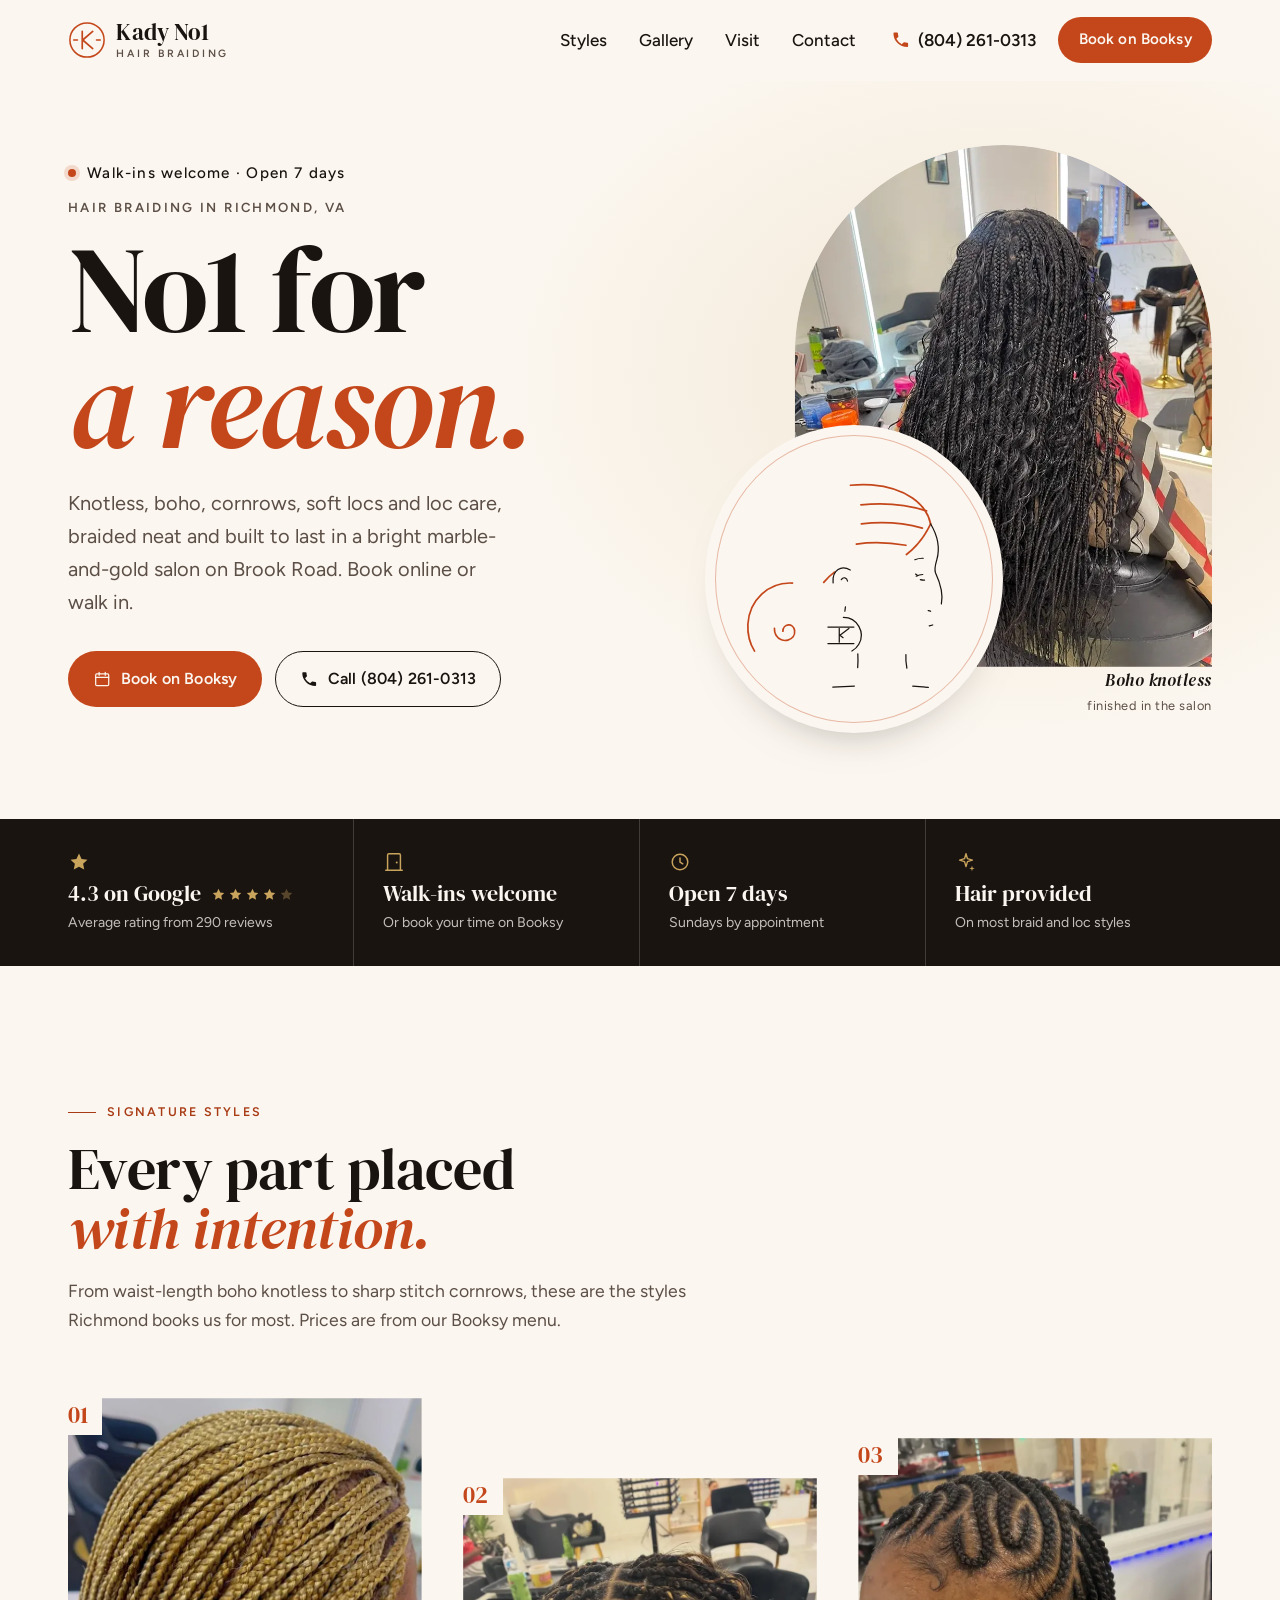
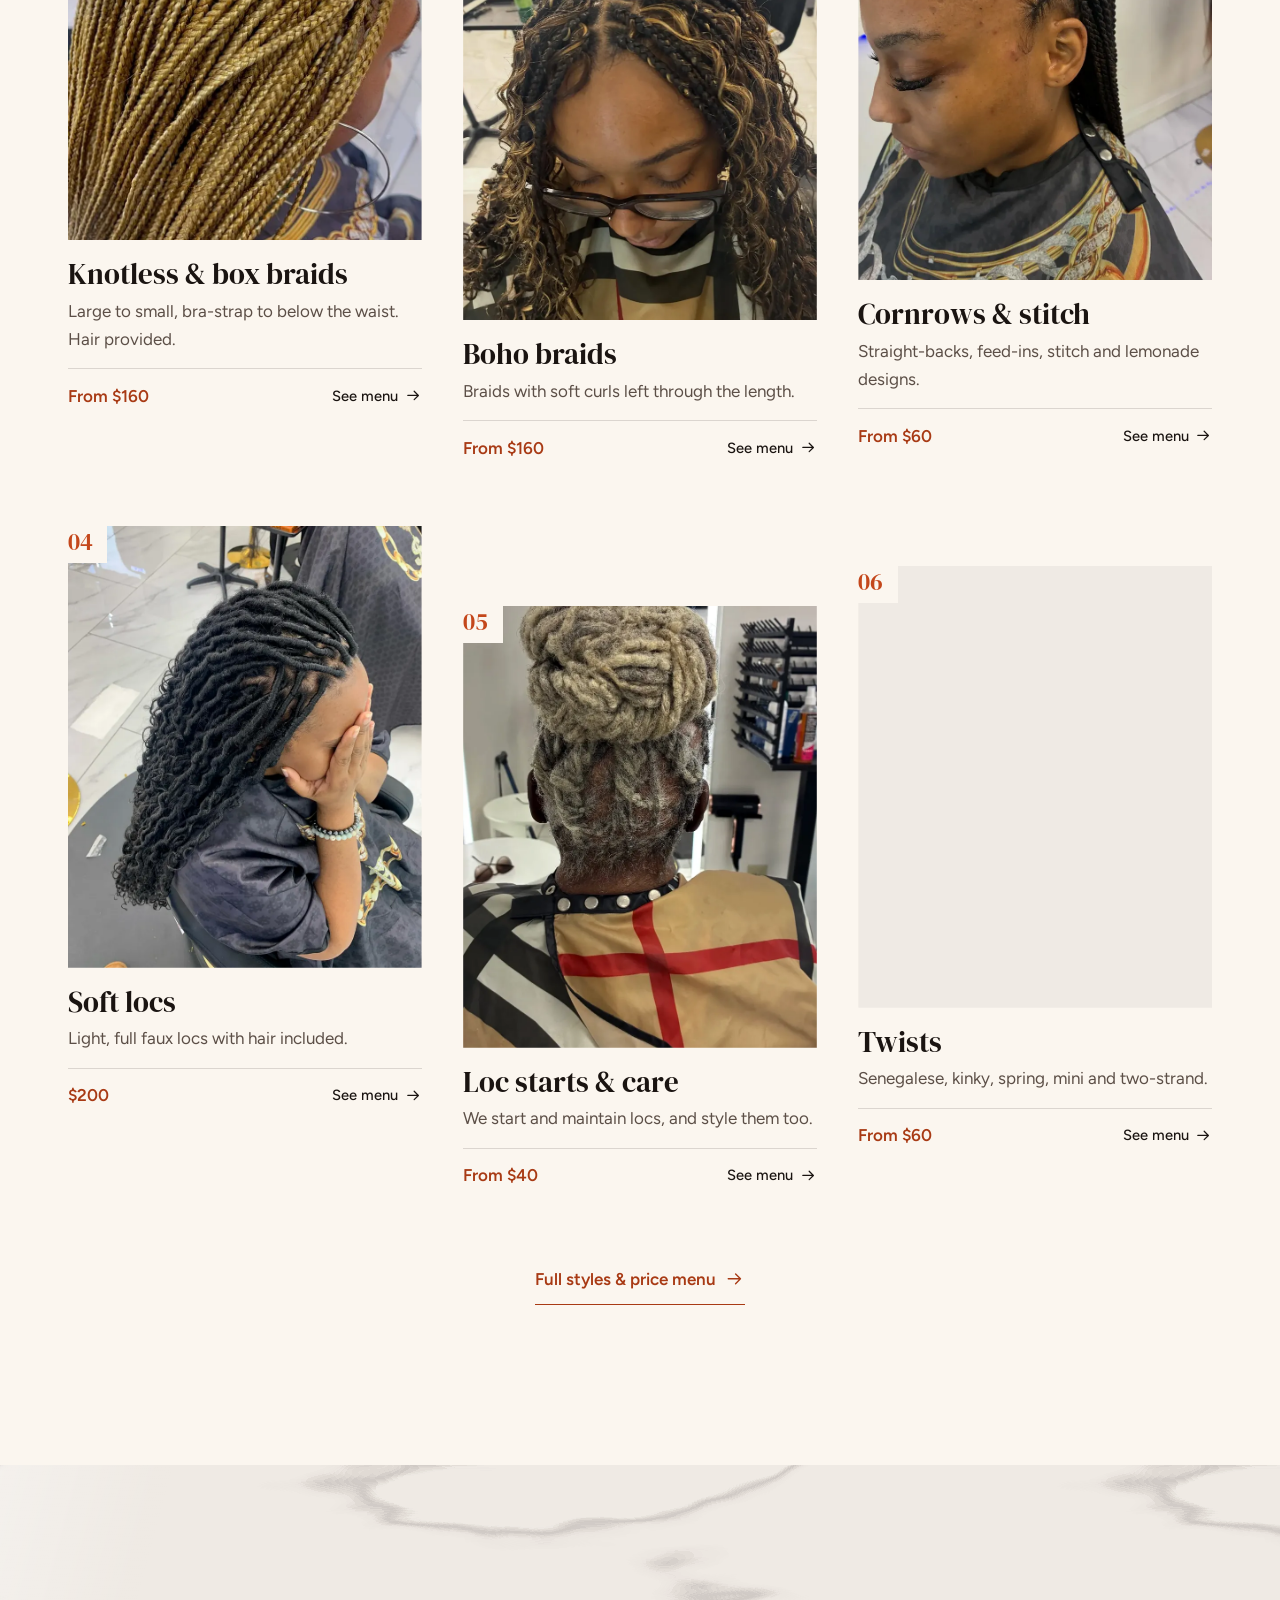
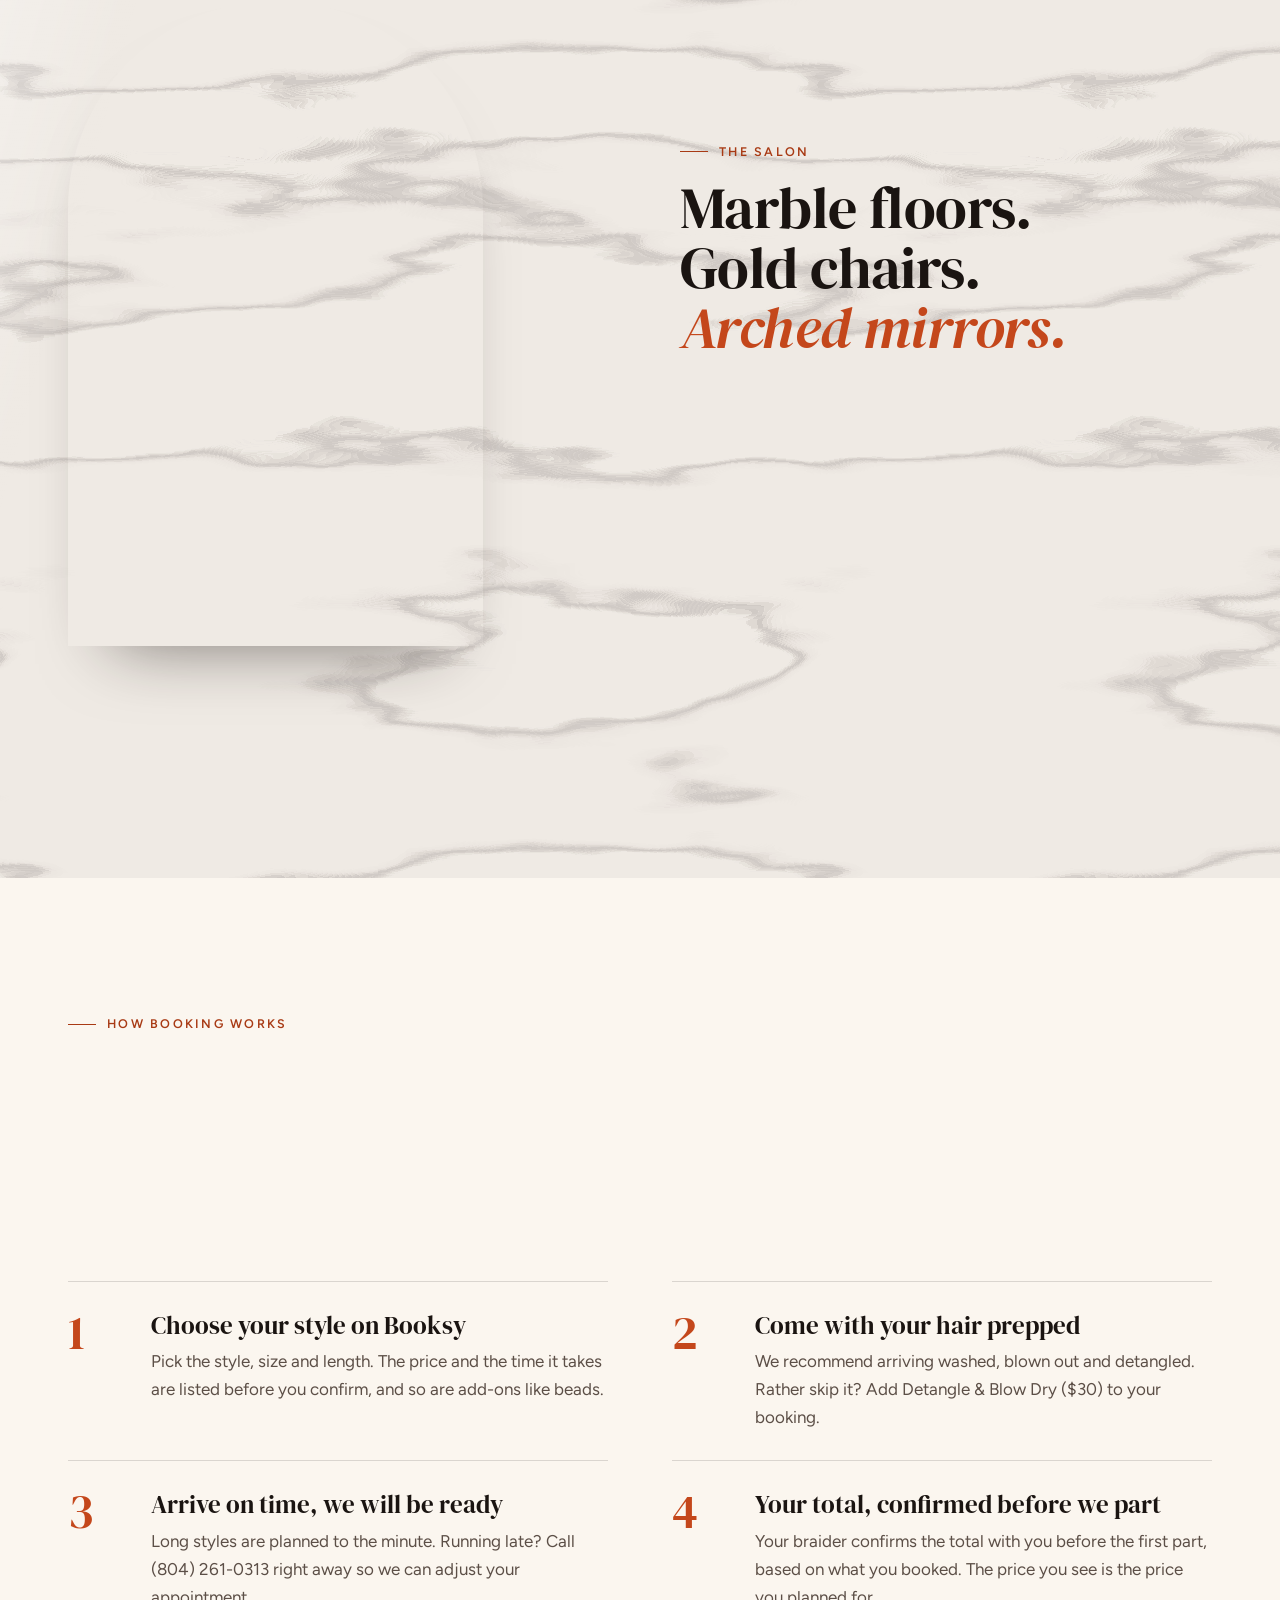
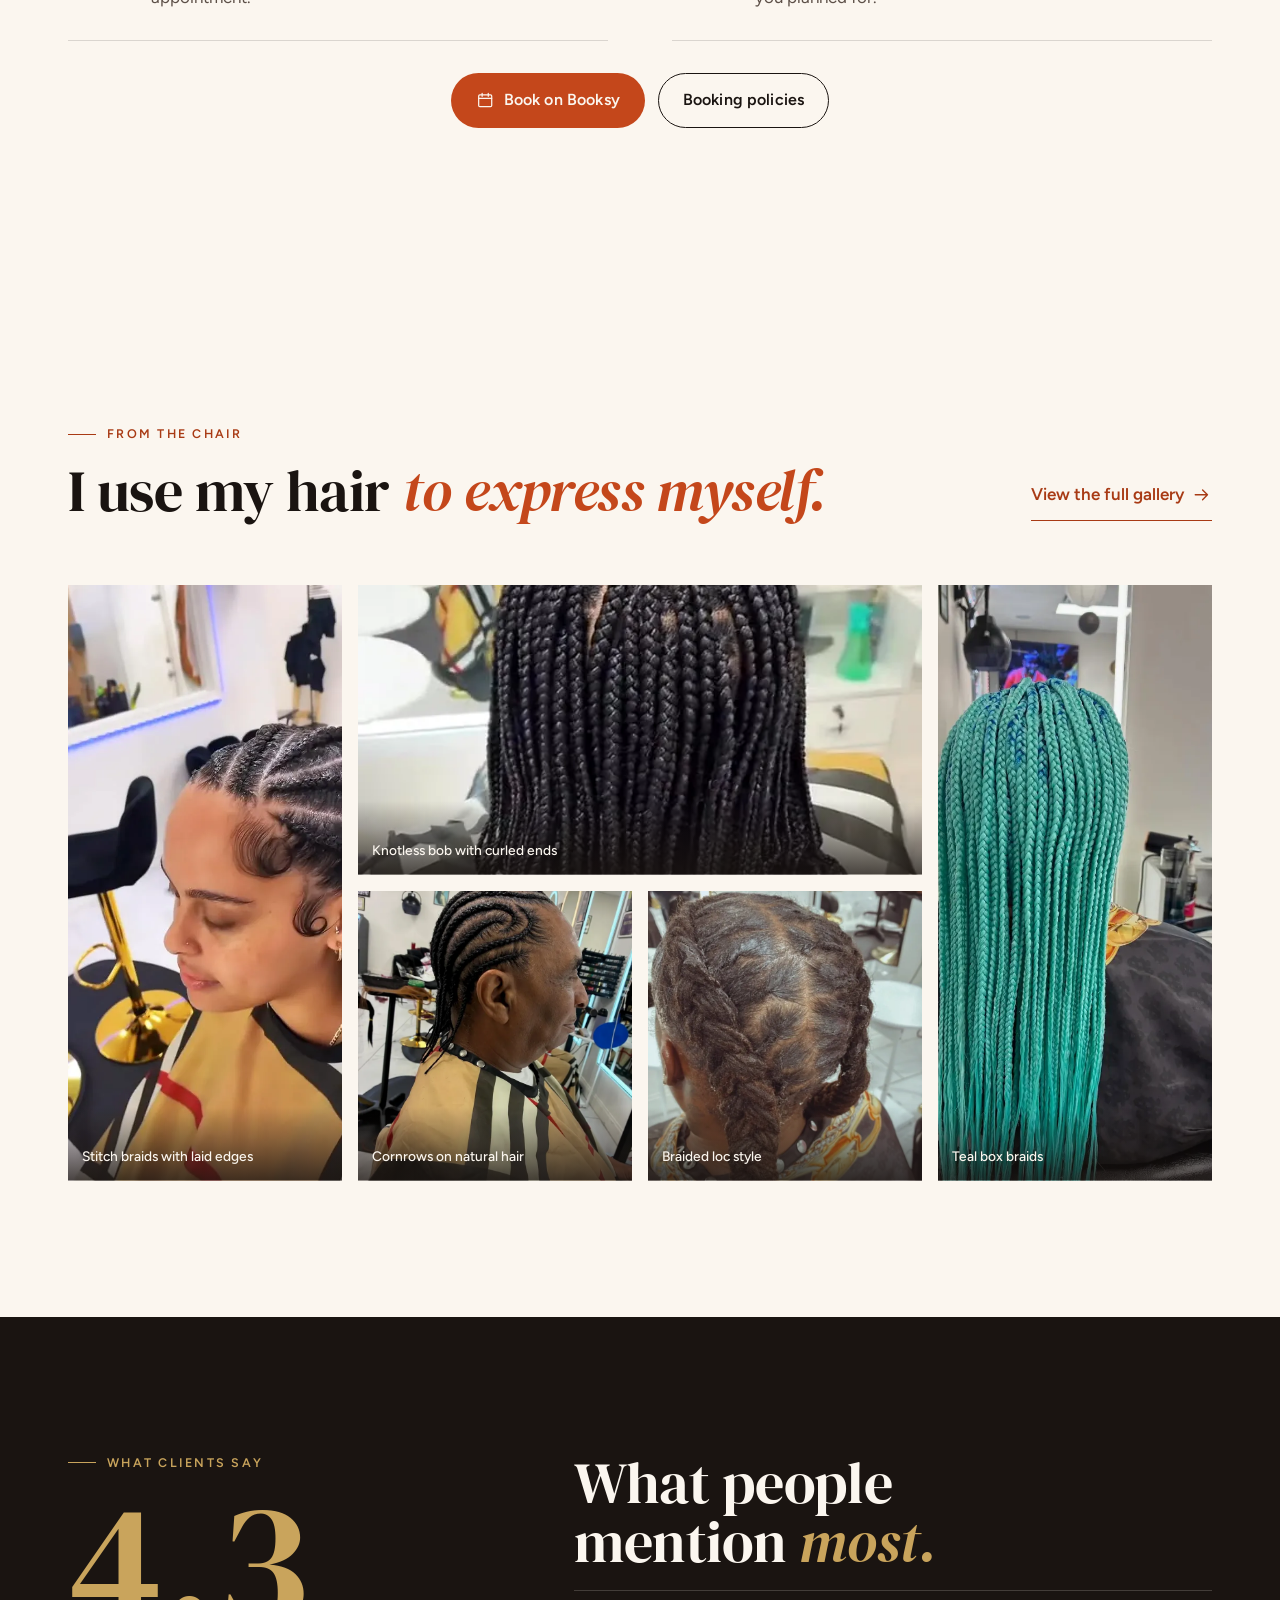
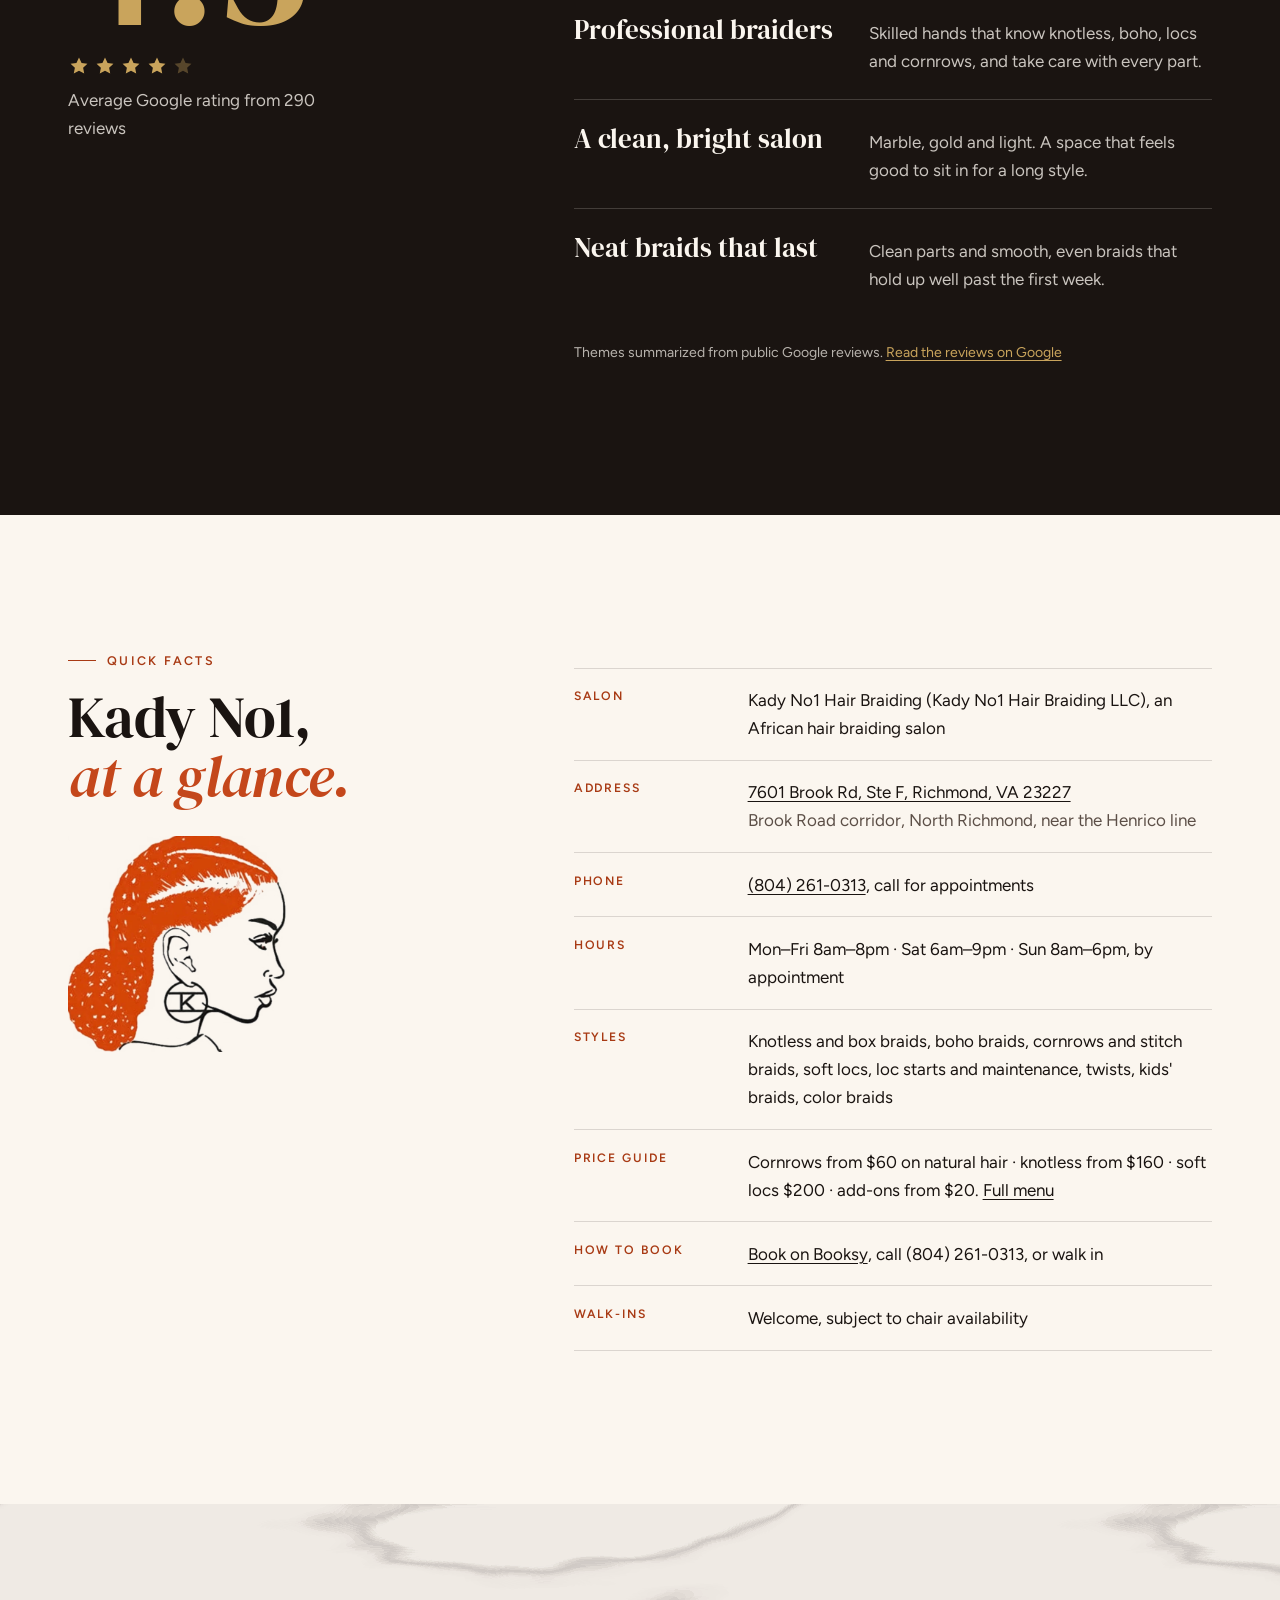
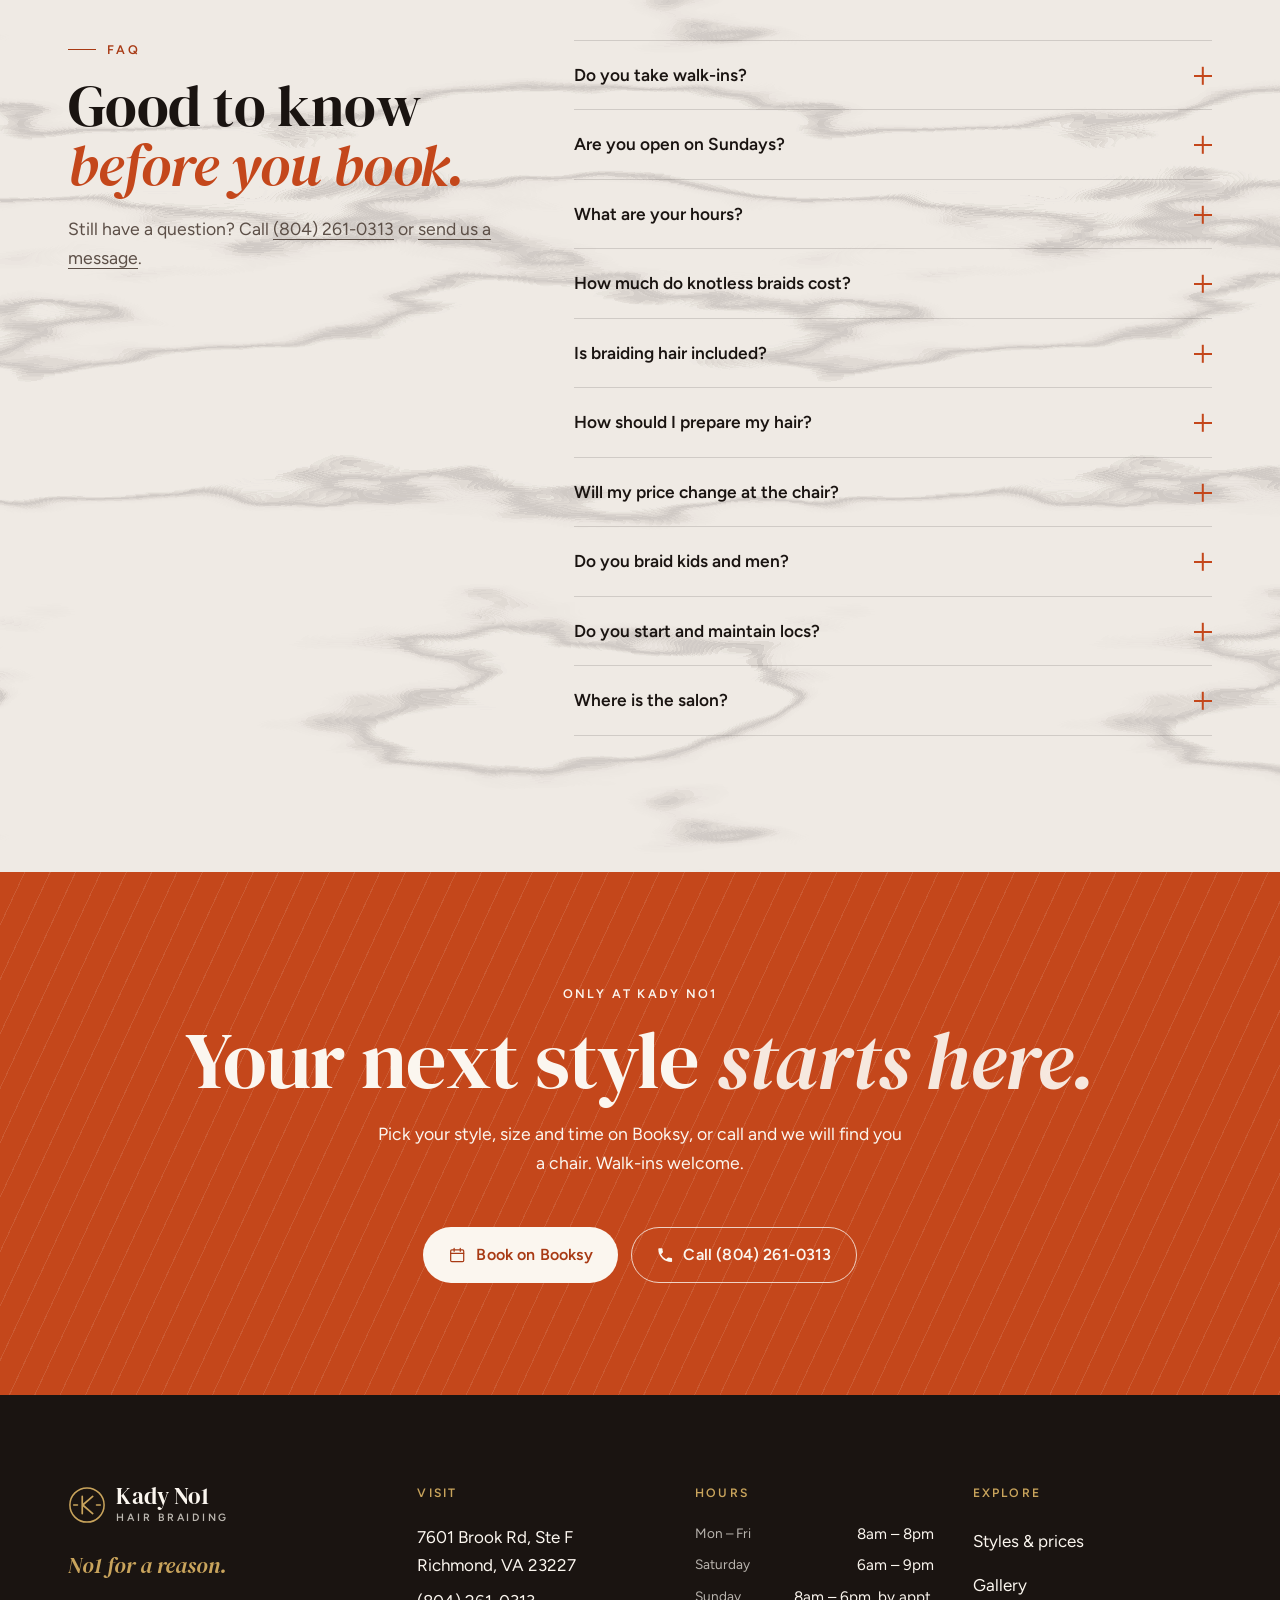
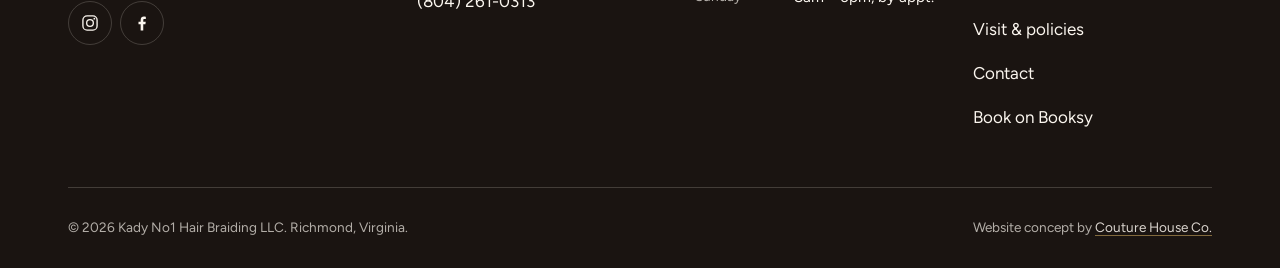
==== index.html @ c9599401 "Initial commit: Kady No1 Hair Braiding spec website. Static site for Richmond salon — HTML, assets, " ====
<!doctype html>
<html lang="en">
<head>
<meta charset="utf-8">
<meta name="viewport" content="width=device-width, initial-scale=1, viewport-fit=cover">
<title>Kady No1 Hair Braiding | Braids in Richmond, VA</title>
<meta name="description" content="Knotless, boho, cornrows, soft locs and twists on Brook Road in Richmond, VA. Rated 4.3 on Google. Walk-ins welcome, open 7 days. Book on Booksy.">
<link rel="canonical" href="https://kadyno1braiding.com/">
<meta name="theme-color" content="#C4471B">
<meta name="robots" content="index, follow, max-image-preview:large">
<meta property="og:type" content="website">
<meta property="og:site_name" content="Kady No 1 Hair Braiding">
<meta property="og:title" content="Kady No1 Hair Braiding | Braids in Richmond, VA">
<meta property="og:description" content="Knotless, boho, cornrows, soft locs and twists on Brook Road in Richmond, VA. Rated 4.3 on Google. Walk-ins welcome, open 7 days. Book on Booksy.">
<meta property="og:url" content="https://kadyno1braiding.com/">
<meta property="og:image" content="https://kadyno1braiding.com/assets/img/og.jpg">
<meta property="og:image:width" content="1200">
<meta property="og:image:height" content="630">
<meta property="og:image:alt" content="Kady No1 Hair Braiding, Richmond, VA. No1 for a reason.">
<meta property="og:locale" content="en_US">
<meta name="twitter:card" content="summary_large_image">
<meta name="twitter:title" content="Kady No1 Hair Braiding | Braids in Richmond, VA">
<meta name="twitter:description" content="Knotless, boho, cornrows, soft locs and twists on Brook Road in Richmond, VA. Rated 4.3 on Google. Walk-ins welcome, open 7 days. Book on Booksy.">
<meta name="twitter:image" content="https://kadyno1braiding.com/assets/img/og.jpg">
<link rel="icon" href="assets/img/favicon.svg" type="image/svg+xml">
<link rel="icon" href="assets/img/favicon-32.png" sizes="32x32" type="image/png">
<link rel="apple-touch-icon" href="assets/img/apple-touch-icon.png">
<link rel="manifest" href="site.webmanifest">
<link rel="preload" href="assets/fonts/dm-serif-display-latin-400-normal.woff2" as="font" type="font/woff2" crossorigin>
<link rel="preload" href="assets/fonts/figtree-latin-wght-normal.woff2" as="font" type="font/woff2" crossorigin>
<link rel="preload" as="image" href="assets/img/boho-knotless-long.webp" imagesrcset="assets/img/boho-knotless-long-800.webp 800w, assets/img/boho-knotless-long.webp 1200w" imagesizes="(min-width: 900px) 40vw, 90vw" fetchpriority="high">
<link rel="stylesheet" href="assets/css/fonts.css">
<link rel="stylesheet" href="assets/css/site.css">
<script>document.documentElement.classList.add('js')</script>
<script src="assets/js/site.js" defer></script>
<script type="application/ld+json">{"@context":"https://schema.org","@graph":[{"@type":"HairSalon","@id":"https://kadyno1braiding.com/#salon","name":"Kady No 1 Hair Braiding","legalName":"Kady No1 Hair Braiding LLC","alternateName":["Kady No1 Hair Braiding","Kady No1 Hair Braiding LLC"],"slogan":"No1 for a reason","description":"African hair braiding salon on Brook Road in Richmond, VA: knotless and box braids, boho braids, cornrows and stitch braids, soft locs, loc starts and maintenance, twists and kids’ braids. Walk-ins welcome; book on Booksy.","url":"https://kadyno1braiding.com/","logo":"https://kadyno1braiding.com/assets/img/icon-512.png","image":["https://kadyno1braiding.com/assets/img/og.jpg","https://kadyno1braiding.com/assets/img/salon-arched-mirrors.webp","https://kadyno1braiding.com/assets/img/boho-knotless-long.webp"],"telephone":"+1-804-261-0313","address":{"@type":"PostalAddress","streetAddress":"7601 Brook Rd, Ste F","addressLocality":"Richmond","addressRegion":"VA","postalCode":"23227","addressCountry":"US"},"hasMap":"https://www.google.com/maps/search/?api=1&query=Kady+No1+Hair+Braiding+7601+Brook+Rd+Ste+F+Richmond+VA+23227","openingHoursSpecification":[{"@type":"OpeningHoursSpecification","dayOfWeek":["Monday","Tuesday","Wednesday","Thursday","Friday"],"opens":"08:00","closes":"20:00"},{"@type":"OpeningHoursSpecification","dayOfWeek":"Saturday","opens":"06:00","closes":"21:00"},{"@type":"OpeningHoursSpecification","dayOfWeek":"Sunday","opens":"08:00","closes":"18:00"}],"areaServed":[{"@type":"City","name":"Richmond, VA"},{"@type":"AdministrativeArea","name":"Henrico County, VA"}],"sameAs":["https://www.instagram.com/kadyno1hairbraiding/","https://www.facebook.com/kadyno1hairbraiding/","https://booksy.com/en-us/1362588_kady-no1-hair-braiding-llc_braids-locs_134575_richmond"],"amenityFeature":[{"@type":"LocationFeatureSpecification","name":"Walk-ins welcome","value":true},{"@type":"LocationFeatureSpecification","name":"Parking","value":true},{"@type":"LocationFeatureSpecification","name":"Wheelchair accessible","value":true},{"@type":"LocationFeatureSpecification","name":"Wi-Fi","value":true}],"potentialAction":{"@type":"ReserveAction","target":{"@type":"EntryPoint","urlTemplate":"https://booksy.com/en-us/1362588_kady-no1-hair-braiding-llc_braids-locs_134575_richmond","actionPlatform":["https://schema.org/DesktopWebPlatform","https://schema.org/MobileWebPlatform"]},"result":{"@type":"Reservation","name":"Hair braiding appointment"}},"aggregateRating":{"@type":"AggregateRating","ratingValue":"4.3","reviewCount":"290","bestRating":"5"},"hasOfferCatalog":{"@type":"OfferCatalog","name":"Braiding, locs and twists menu","itemListElement":[{"@type":"OfferCatalog","name":"Knotless & Box Braids","itemListElement":[{"@type":"Offer","price":"200","priceCurrency":"USD","url":"https://booksy.com/en-us/1362588_kady-no1-hair-braiding-llc_braids-locs_134575_richmond","itemOffered":{"@type":"Service","name":"Knotless braids","description":"Braiding hair provided. About 4 hr."}},{"@type":"Offer","price":"160","priceCurrency":"USD","url":"https://booksy.com/en-us/1362588_kady-no1-hair-braiding-llc_braids-locs_134575_richmond","itemOffered":{"@type":"Service","name":"Large knotless / box braids / boho / goddess","description":"Bra-strap length, hair included. About 3 hr 30 min."}},{"@type":"Offer","price":"220","priceCurrency":"USD","url":"https://booksy.com/en-us/1362588_kady-no1-hair-braiding-llc_braids-locs_134575_richmond","itemOffered":{"@type":"Service","name":"Medium knotless / box braids / boho / goddess","description":"Braiding hair provided; bring curly hair or buy it here. About 4 hr."}},{"@type":"Offer","price":"260","priceCurrency":"USD","url":"https://booksy.com/en-us/1362588_kady-no1-hair-braiding-llc_braids-locs_134575_richmond","itemOffered":{"@type":"Service","name":"Small-medium knotless","description":"Braiding hair provided. About 6 hr."}},{"@type":"Offer","price":"360","priceCurrency":"USD","url":"https://booksy.com/en-us/1362588_kady-no1-hair-braiding-llc_braids-locs_134575_richmond","itemOffered":{"@type":"Service","name":"Small knotless","description":"Braiding hair provided. About 8 hr."}},{"@type":"Offer","price":"180","priceCurrency":"USD","url":"https://booksy.com/en-us/1362588_kady-no1-hair-braiding-llc_braids-locs_134575_richmond","itemOffered":{"@type":"Service","name":"Box braids","description":"Braiding hair provided. About 4 hr."}},{"@type":"Offer","price":"460","priceCurrency":"USD","url":"https://booksy.com/en-us/1362588_kady-no1-hair-braiding-llc_braids-locs_134575_richmond","itemOffered":{"@type":"Service","name":"Extra-long box braids / knotless / boho","description":"Below-the-waist length; hair provided, price depends on size. About 8 hr."}},{"@type":"Offer","price":"260","priceCurrency":"USD","url":"https://booksy.com/en-us/1362588_kady-no1-hair-braiding-llc_braids-locs_134575_richmond","itemOffered":{"@type":"Service","name":"Micro braids","description":"Hair included, or bring your own. About 5 hr 30 min."}},{"@type":"Offer","price":"460","priceCurrency":"USD","url":"https://booksy.com/en-us/1362588_kady-no1-hair-braiding-llc_braids-locs_134575_richmond","itemOffered":{"@type":"Service","name":"Micro / mini braids","description":"Hair included. About 8 hr."}},{"@type":"Offer","price":"120","priceCurrency":"USD","url":"https://booksy.com/en-us/1362588_kady-no1-hair-braiding-llc_braids-locs_134575_richmond","itemOffered":{"@type":"Service","name":"Single braids","description":"Braiding hair provided. About 2 hr 25 min."}}]},{"@type":"OfferCatalog","name":"Boho Braids","itemListElement":[{"@type":"Offer","price":"220","priceCurrency":"USD","url":"https://booksy.com/en-us/1362588_kady-no1-hair-braiding-llc_braids-locs_134575_richmond","itemOffered":{"@type":"Service","name":"Boho braids","description":"We provide braiding hair; you bring the curly hair. About 4 hr 30 min."}},{"@type":"Offer","price":"160","priceCurrency":"USD","url":"https://booksy.com/en-us/1362588_kady-no1-hair-braiding-llc_braids-locs_134575_richmond","itemOffered":{"@type":"Service","name":"Large boho (bra-strap length)","description":"Hair included. About 3 hr 30 min."}},{"@type":"Offer","price":"220","priceCurrency":"USD","url":"https://booksy.com/en-us/1362588_kady-no1-hair-braiding-llc_braids-locs_134575_richmond","itemOffered":{"@type":"Service","name":"Medium boho","description":"Curly hair: bring your own or buy it here. About 4 hr."}},{"@type":"Offer","price":"460","priceCurrency":"USD","url":"https://booksy.com/en-us/1362588_kady-no1-hair-braiding-llc_braids-locs_134575_richmond","itemOffered":{"@type":"Service","name":"Extra-long boho","description":"Below-the-waist length. About 8 hr."}}]},{"@type":"OfferCatalog","name":"Cornrows & Natural Hair","itemListElement":[{"@type":"Offer","price":"90","priceCurrency":"USD","url":"https://booksy.com/en-us/1362588_kady-no1-hair-braiding-llc_braids-locs_134575_richmond","itemOffered":{"@type":"Service","name":"Cornrows, basic","description":"Braiding hair provided. About 1 hr 30 min."}},{"@type":"Offer","price":"120","priceCurrency":"USD","url":"https://booksy.com/en-us/1362588_kady-no1-hair-braiding-llc_braids-locs_134575_richmond","itemOffered":{"@type":"Service","name":"Cornrows, standard","description":"Braiding hair provided. About 2 hr."}},{"@type":"Offer","price":"120","priceCurrency":"USD","url":"https://booksy.com/en-us/1362588_kady-no1-hair-braiding-llc_braids-locs_134575_richmond","itemOffered":{"@type":"Service","name":"Feed-in cornrows","description":"Braiding hair provided. About 3 hr."}},{"@type":"Offer","price":"180","priceCurrency":"USD","url":"https://booksy.com/en-us/1362588_kady-no1-hair-braiding-llc_braids-locs_134575_richmond","itemOffered":{"@type":"Service","name":"Lemonade / tribal braids","description":"Braiding hair provided. About 4 hr."}},{"@type":"Offer","price":"60","priceCurrency":"USD","url":"https://booksy.com/en-us/1362588_kady-no1-hair-braiding-llc_braids-locs_134575_richmond","itemOffered":{"@type":"Service","name":"Regular cornrows on natural hair (straight back or 2 layers)","description":"No added hair. About 2 hr."}},{"@type":"Offer","price":"60","priceCurrency":"USD","url":"https://booksy.com/en-us/1362588_kady-no1-hair-braiding-llc_braids-locs_134575_richmond","itemOffered":{"@type":"Service","name":"Box braids on natural hair","description":"No added hair. About 1 hr."}},{"@type":"Offer","price":"40","priceCurrency":"USD","url":"https://booksy.com/en-us/1362588_kady-no1-hair-braiding-llc_braids-locs_134575_richmond","itemOffered":{"@type":"Service","name":"Men's cornrows","description":"About 35 min."}}]},{"@type":"OfferCatalog","name":"Locs","itemListElement":[{"@type":"Offer","price":"200","priceCurrency":"USD","url":"https://booksy.com/en-us/1362588_kady-no1-hair-braiding-llc_braids-locs_134575_richmond","itemOffered":{"@type":"Service","name":"Faux locs / soft locs","description":"Hair included. About 4 hr 30 min."}},{"@type":"Offer","price":"60","priceCurrency":"USD","url":"https://booksy.com/en-us/1362588_kady-no1-hair-braiding-llc_braids-locs_134575_richmond","itemOffered":{"@type":"Service","name":"Dreadlocks","description":"Loc service; details confirmed at booking. About 1 hr 30 min."}},{"@type":"Offer","price":"40","priceCurrency":"USD","url":"https://booksy.com/en-us/1362588_kady-no1-hair-braiding-llc_braids-locs_134575_richmond","itemOffered":{"@type":"Service","name":"Styling braids or locs","description":"About 30 min."}}]},{"@type":"OfferCatalog","name":"Twists","itemListElement":[{"@type":"Offer","price":"200","priceCurrency":"USD","url":"https://booksy.com/en-us/1362588_kady-no1-hair-braiding-llc_braids-locs_134575_richmond","itemOffered":{"@type":"Service","name":"Senegalese twists","description":"Hair provided. About 4 hr."}},{"@type":"Offer","price":"230","priceCurrency":"USD","url":"https://booksy.com/en-us/1362588_kady-no1-hair-braiding-llc_braids-locs_134575_richmond","itemOffered":{"@type":"Service","name":"Kinky twists","description":"Hair provided. About 5 hr."}},{"@type":"Offer","price":"200","priceCurrency":"USD","url":"https://booksy.com/en-us/1362588_kady-no1-hair-braiding-llc_braids-locs_134575_richmond","itemOffered":{"@type":"Service","name":"Spring twists","description":"You bring the hair. About 5 hr."}},{"@type":"Offer","price":"60","priceCurrency":"USD","url":"https://booksy.com/en-us/1362588_kady-no1-hair-braiding-llc_braids-locs_134575_richmond","itemOffered":{"@type":"Service","name":"Two-strand twists (natural hair)","description":"No added hair. About 2 hr."}},{"@type":"Offer","price":"600","priceCurrency":"USD","url":"https://booksy.com/en-us/1362588_kady-no1-hair-braiding-llc_braids-locs_134575_richmond","itemOffered":{"@type":"Service","name":"Micro / mini twists","description":"Hair included. About 10 hr."}}]},{"@type":"OfferCatalog","name":"Kids' Braids","itemListElement":[{"@type":"Offer","price":"60","priceCurrency":"USD","url":"https://booksy.com/en-us/1362588_kady-no1-hair-braiding-llc_braids-locs_134575_richmond","itemOffered":{"@type":"Service","name":"Kids' cornrows","description":"Braiding hair provided. About 2 hr 30 min."}},{"@type":"Offer","price":"140","priceCurrency":"USD","url":"https://booksy.com/en-us/1362588_kady-no1-hair-braiding-llc_braids-locs_134575_richmond","itemOffered":{"@type":"Service","name":"Kids' box braids","description":"Braiding hair provided. About 4 hr."}}]},{"@type":"OfferCatalog","name":"Extras & add-ons","itemListElement":[{"@type":"Offer","price":"30","priceCurrency":"USD","url":"https://booksy.com/en-us/1362588_kady-no1-hair-braiding-llc_braids-locs_134575_richmond","itemOffered":{"@type":"Service","name":"Shampoo & blow dry","description":"About 30 min."}},{"@type":"Offer","price":"30","priceCurrency":"USD","url":"https://booksy.com/en-us/1362588_kady-no1-hair-braiding-llc_braids-locs_134575_richmond","itemOffered":{"@type":"Service","name":"Detangle & blow dry","description":"About 30 min."}},{"@type":"Offer","price":"20","priceCurrency":"USD","url":"https://booksy.com/en-us/1362588_kady-no1-hair-braiding-llc_braids-locs_134575_richmond","itemOffered":{"@type":"Service","name":"Add beads or jewelry to braids","description":"About 1 hr."}},{"@type":"Offer","price":"40","priceCurrency":"USD","url":"https://booksy.com/en-us/1362588_kady-no1-hair-braiding-llc_braids-locs_134575_richmond","itemOffered":{"@type":"Service","name":"Big goddess braids","description":"About 30 min."}},{"@type":"Offer","price":"30","priceCurrency":"USD","url":"https://booksy.com/en-us/1362588_kady-no1-hair-braiding-llc_braids-locs_134575_richmond","itemOffered":{"@type":"Service","name":"Take out: cornrows, weave or crochet","description":"About 30 min."}},{"@type":"Offer","price":"60","priceCurrency":"USD","url":"https://booksy.com/en-us/1362588_kady-no1-hair-braiding-llc_braids-locs_134575_richmond","itemOffered":{"@type":"Service","name":"Take out: single braids","description":"About 1 hr 30 min."}},{"@type":"Offer","price":"120","priceCurrency":"USD","url":"https://booksy.com/en-us/1362588_kady-no1-hair-braiding-llc_braids-locs_134575_richmond","itemOffered":{"@type":"Service","name":"Sew-in weave (bring your own hair)","description":"About 1 hr 30 min."}},{"@type":"Offer","price":"120","priceCurrency":"USD","url":"https://booksy.com/en-us/1362588_kady-no1-hair-braiding-llc_braids-locs_134575_richmond","itemOffered":{"@type":"Service","name":"Crochet braids (bring your own hair)","description":"About 2 hr."}}]}]}},{"@type":"WebSite","@id":"https://kadyno1braiding.com/#website","name":"Kady No 1 Hair Braiding","url":"https://kadyno1braiding.com/","publisher":{"@id":"https://kadyno1braiding.com/#salon"},"inLanguage":"en-US"},{"@type":"FAQPage","mainEntity":[{"@type":"Question","name":"Do you take walk-ins?","acceptedAnswer":{"@type":"Answer","text":"Yes, walk-ins are welcome. Booking on Booksy is the best way to guarantee your time, especially for longer styles like small knotless."}},{"@type":"Question","name":"Are you open on Sundays?","acceptedAnswer":{"@type":"Answer","text":"Yes. We are open Sundays by appointment, 8am to 6pm. Book on Booksy or call (804) 261-0313."}},{"@type":"Question","name":"What are your hours?","acceptedAnswer":{"@type":"Answer","text":"Monday to Friday 8am to 8pm, Saturday 6am to 9pm, and Sunday 8am to 6pm by appointment."}},{"@type":"Question","name":"How much do knotless braids cost?","acceptedAnswer":{"@type":"Answer","text":"On our Booksy menu, knotless braids start at $160 for large, bra-strap length. Medium is $220, small-medium $260 and small $360, with braiding hair provided."}},{"@type":"Question","name":"Is braiding hair included?","acceptedAnswer":{"@type":"Answer","text":"For most braids, twists and soft locs on our menu, yes, we provide the braiding hair. For boho styles you bring the curly hair, and for sew-ins and crochet you bring your own hair."}},{"@type":"Question","name":"How should I prepare my hair?","acceptedAnswer":{"@type":"Answer","text":"We recommend arriving with your hair washed, blown out and detangled. If you would rather we handle it, add Detangle & Blow Dry ($30) when you book."}},{"@type":"Question","name":"Will my price change at the chair?","acceptedAnswer":{"@type":"Answer","text":"Your price is set by the style, size and length you choose on Booksy, and add-ons are listed there too. Your braider confirms the total with you before starting."}},{"@type":"Question","name":"Do you braid kids and men?","acceptedAnswer":{"@type":"Answer","text":"Yes. Kids' cornrows and kids' box braids are on the menu, and men's cornrows start at $40."}},{"@type":"Question","name":"Do you start and maintain locs?","acceptedAnswer":{"@type":"Answer","text":"Yes, we start and maintain locs, and we also install soft locs and faux locs."}},{"@type":"Question","name":"Where is the salon?","acceptedAnswer":{"@type":"Answer","text":"We are at 7601 Brook Rd, Ste F, Richmond, VA 23227, on the Brook Road corridor in North Richmond near the Henrico line."}}]}]}</script>
</head>
<body>
<a class="skip" href="#main">Skip to content</a>
<header class="site-header" data-header>
  <div class="wrap header-inner">
    <a class="brand" href="index.html" aria-label="Kady No1 Hair Braiding, home"><svg class="brand-mark" viewBox="0 0 40 40" aria-hidden="true" focusable="false"><circle cx="20" cy="20" r="18" fill="none" stroke="currentColor" stroke-width="1.6"/><path d="M15 11v18M26 11l-10.5 9L26 29" fill="none" stroke="currentColor" stroke-width="1.8" stroke-linecap="round" stroke-linejoin="round"/><path d="M6 20h4M30 20h4" stroke="currentColor" stroke-width="1.6" stroke-linecap="round"/></svg><span class="brand-word"><span class="brand-name">Kady No1</span><span class="brand-sub">Hair Braiding</span></span></a>
    <nav class="nav" id="site-nav" aria-label="Main">
      <ul class="nav-list"><li><a href="styles.html">Styles</a></li><li><a href="gallery.html">Gallery</a></li><li><a href="visit.html">Visit</a></li><li><a href="contact.html">Contact</a></li></ul>
      <div class="nav-extra">
        <a class="nav-phone" href="tel:+18042610313"><svg class="ico" viewBox="0 0 24 24" aria-hidden="true" focusable="false" fill="currentColor"><path d="M6.6 10.8a15.1 15.1 0 0 0 6.6 6.6l2.2-2.2a1 1 0 0 1 1-.25 11.4 11.4 0 0 0 3.6.57 1 1 0 0 1 1 1V20a1 1 0 0 1-1 1A17 17 0 0 1 3 4a1 1 0 0 1 1-1h3.5a1 1 0 0 1 1 1c0 1.25.2 2.45.57 3.57a1 1 0 0 1-.25 1z"/></svg><span>(804) 261-0313</span></a>
        <a class="btn btn-rust btn-sm" href="https://booksy.com/en-us/1362588_kady-no1-hair-braiding-llc_braids-locs_134575_richmond" target="_blank" rel="noopener">Book on Booksy</a>
      </div>
    </nav>
    <button class="menu-btn" type="button" aria-expanded="false" aria-controls="site-nav" data-menu-btn>
      <span class="menu-lines" aria-hidden="true"><span></span><span></span></span><span class="menu-label">Menu</span>
    </button>
  </div>
</header>
<main id="main">
<section class="hero" data-hero>
  <div class="wrap hero-grid">
    <div class="hero-copy">
      <p class="eyebrow hero-eyebrow"><span class="dot" aria-hidden="true"></span>Walk-ins welcome &middot; Open 7 days</p>
      <h1 class="hero-title"><span class="hero-kicker">Hair braiding in Richmond, VA</span><span class="hero-line">No1 for</span> <span class="hero-line"><em>a reason.</em></span></h1>
      <p class="hero-lead">Knotless, boho, cornrows, soft locs and loc care, braided neat and built to last in a bright marble-and-gold salon on Brook Road. Book online or walk in.</p>
      <div class="btn-row">
        <a class="btn btn-rust" href="https://booksy.com/en-us/1362588_kady-no1-hair-braiding-llc_braids-locs_134575_richmond" target="_blank" rel="noopener"><svg class="ico" viewBox="0 0 24 24" aria-hidden="true" focusable="false" fill="currentColor"><rect x="3.5" y="5" width="17" height="15.5" rx="1.5" fill="none" stroke="currentColor" stroke-width="1.6"/><path d="M3.5 9.5h17M8 3v4M16 3v4" fill="none" stroke="currentColor" stroke-width="1.6" stroke-linecap="round"/></svg>Book on Booksy</a>
        <a class="btn btn-ghost" href="tel:+18042610313"><svg class="ico" viewBox="0 0 24 24" aria-hidden="true" focusable="false" fill="currentColor"><path d="M6.6 10.8a15.1 15.1 0 0 0 6.6 6.6l2.2-2.2a1 1 0 0 1 1-.25 11.4 11.4 0 0 0 3.6.57 1 1 0 0 1 1 1V20a1 1 0 0 1-1 1A17 17 0 0 1 3 4a1 1 0 0 1 1-1h3.5a1 1 0 0 1 1 1c0 1.25.2 2.45.57 3.57a1 1 0 0 1-.25 1z"/></svg>Call (804) 261-0313</a>
      </div>
    </div>
    <div class="hero-visual">
      <div class="hero-arch"><img src="assets/img/boho-knotless-long.webp" srcset="assets/img/boho-knotless-long-800.webp 800w, assets/img/boho-knotless-long.webp 1200w" sizes="(min-width: 900px) 40vw, 90vw" width="1200" height="1500" alt="Long boho knotless braids with curly strands through the length, finished at Kady No1 Hair Braiding" fetchpriority="high" decoding="async"></div>
      <div class="hero-medallion" data-portrait><svg class="portrait" viewBox="20 0 616 616" role="img" aria-labelledby="pt-title" focusable="false"><title id="pt-title">Line drawing of a woman in profile with cornrows swept into a bun and a K hoop earring, the Kady No1 emblem</title><g class="pl-tex"><path d="M560 90C470 60 330 60 230 110C190 132 172 170 170 210"/><path d="M548 140C460 116 340 118 254 160C212 182 192 222 190 262"/><path d="M500 190C420 176 330 180 268 214C232 234 214 266 212 300"/></g><path class="pl pl-hair" d="M572 128C560 70 500 22 400 14C300 8 214 40 176 110C152 160 150 236 170 300" pathLength="1"/><path class="pl pl-hair" d="M170 300C100 296 44 350 40 420C36 500 96 556 160 552C220 548 262 500 262 440C262 400 250 372 232 350" pathLength="1"/><path class="pl pl-hair" d="M572 128C552 170 520 206 486 228C450 250 400 250 352 256" pathLength="1"/><path class="pl pl-hair" d="M292 268C262 290 244 318 232 350" pathLength="1"/><path class="pl pl-hair" d="M560 90C470 60 330 60 230 110C190 132 172 170 170 210" pathLength="1"/><path class="pl pl-hair" d="M548 140C460 116 340 118 254 160C212 182 192 222 190 262" pathLength="1"/><path class="pl pl-hair" d="M500 190C420 176 330 180 268 214C232 234 214 266 212 300" pathLength="1"/><path class="pl pl-hair" d="M142 440C142 418 172 414 176 438C180 468 138 478 122 452C104 418 140 384 184 402C224 420 226 478 194 506" pathLength="1"/><path class="pl pl-face" d="M572 128C590 158 600 196 590 232C586 246 582 258 586 270C600 300 612 340 600 372C596 384 580 390 566 396C578 404 584 414 578 422C570 428 560 432 552 436C566 440 574 448 568 458C560 466 554 474 556 486C556 498 544 506 526 508C490 512 452 500 420 482" pathLength="1"/><path class="pl pl-face" d="M526 232C546 224 566 228 582 238" pathLength="1"/><path class="pl pl-face" d="M530 280C544 272 562 274 574 284" pathLength="1"/><path class="pl pl-face" d="M534 278L520 268" pathLength="1"/><path class="pl pl-face" d="M542 290C552 293 562 291 570 286" pathLength="1"/><path class="pl pl-face" d="M572 382C566 378 560 380 558 386" pathLength="1"/><path class="pl pl-face" d="M578 422L554 428" pathLength="1"/><path class="pl pl-face" d="M500 508C498 540 506 566 520 600" pathLength="1"/><path class="pl pl-face" d="M360 506C362 540 358 572 350 600" pathLength="1"/><path class="pl pl-face" d="M350 600C300 603 250 604 200 604" pathLength="1"/><path class="pl pl-face" d="M520 600C560 603 596 606 626 610" pathLength="1"/><path class="pl pl-face" d="M338 262C312 246 286 262 288 296C290 330 304 356 324 368C336 374 346 366 344 354" pathLength="1"/><path class="pl pl-face" d="M312 290C318 280 332 284 330 300C328 314 336 322 342 324" pathLength="1"/><path class="pl pl-ear" d="M324 369L320 400" pathLength="1"/><path class="pl pl-ear" d="M318 400A52 52 0 1 1 317.9 400" pathLength="1"/><path class="pl pl-ear" d="M306 432V472M334 432L308 452L334 472" pathLength="1"/><path class="pl pl-ear" d="M273 428H363M273 476H363" pathLength="1"/></svg></div>
      <p class="hero-caption"><span>Boho knotless</span> finished in the salon</p>
    </div>
  </div>
</section>

<section class="trust" aria-label="Why clients choose Kady No1">
  <ul class="wrap trust-list">
    <li><svg class="ico trust-ico" viewBox="0 0 24 24" aria-hidden="true" focusable="false" fill="currentColor"><path d="M12 2.8l2.8 5.9 6.4.8-4.7 4.4 1.2 6.4L12 17.2l-5.7 3.1 1.2-6.4L2.8 9.5l6.4-.8z"/></svg><span class="trust-big">4.3 on Google <span class="stars" aria-hidden="true"><svg class="ico" viewBox="0 0 24 24" aria-hidden="true" focusable="false" fill="currentColor"><path d="M12 2.8l2.8 5.9 6.4.8-4.7 4.4 1.2 6.4L12 17.2l-5.7 3.1 1.2-6.4L2.8 9.5l6.4-.8z"/></svg><svg class="ico" viewBox="0 0 24 24" aria-hidden="true" focusable="false" fill="currentColor"><path d="M12 2.8l2.8 5.9 6.4.8-4.7 4.4 1.2 6.4L12 17.2l-5.7 3.1 1.2-6.4L2.8 9.5l6.4-.8z"/></svg><svg class="ico" viewBox="0 0 24 24" aria-hidden="true" focusable="false" fill="currentColor"><path d="M12 2.8l2.8 5.9 6.4.8-4.7 4.4 1.2 6.4L12 17.2l-5.7 3.1 1.2-6.4L2.8 9.5l6.4-.8z"/></svg><svg class="ico" viewBox="0 0 24 24" aria-hidden="true" focusable="false" fill="currentColor"><path d="M12 2.8l2.8 5.9 6.4.8-4.7 4.4 1.2 6.4L12 17.2l-5.7 3.1 1.2-6.4L2.8 9.5l6.4-.8z"/></svg><span class="star-part"><svg class="ico" viewBox="0 0 24 24" aria-hidden="true" focusable="false" fill="currentColor"><path d="M12 2.8l2.8 5.9 6.4.8-4.7 4.4 1.2 6.4L12 17.2l-5.7 3.1 1.2-6.4L2.8 9.5l6.4-.8z"/></svg></span></span></span><span class="trust-small">Average rating from 290 reviews</span></li>
    <li><svg class="ico trust-ico" viewBox="0 0 24 24" aria-hidden="true" focusable="false" fill="currentColor"><path d="M5 21V4.5A1.5 1.5 0 0 1 6.5 3h11A1.5 1.5 0 0 1 19 4.5V21M3 21h18" fill="none" stroke="currentColor" stroke-width="1.6" stroke-linecap="round"/><circle cx="15" cy="12.5" r="1.1"/></svg><span class="trust-big">Walk-ins welcome</span><span class="trust-small">Or book your time on Booksy</span></li>
    <li><svg class="ico trust-ico" viewBox="0 0 24 24" aria-hidden="true" focusable="false" fill="currentColor"><circle cx="12" cy="12" r="8.5" fill="none" stroke="currentColor" stroke-width="1.6"/><path d="M12 7.5V12l3 2" fill="none" stroke="currentColor" stroke-width="1.6" stroke-linecap="round"/></svg><span class="trust-big">Open 7 days</span><span class="trust-small">Sundays by appointment</span></li>
    <li><svg class="ico trust-ico" viewBox="0 0 24 24" aria-hidden="true" focusable="false" fill="currentColor"><path d="M12 3l1.6 5.4L19 10l-5.4 1.6L12 17l-1.6-5.4L5 10l5.4-1.6z" fill="none" stroke="currentColor" stroke-width="1.5" stroke-linejoin="round"/><path d="M18.5 16l.7 2.3 2.3.7-2.3.7-.7 2.3-.7-2.3-2.3-.7 2.3-.7z"/></svg><span class="trust-big">Hair provided</span><span class="trust-small">On most braid and loc styles</span></li>
  </ul>
</section>

<section class="section signature" aria-labelledby="sig-title">
  <div class="wrap">
    <div class="section-head">
      <p class="eyebrow">Signature styles</p>
      <h2 id="sig-title" class="h2 reveal">Every part placed <em>with intention.</em></h2>
      <p class="section-lead reveal">From waist-length boho knotless to sharp stitch cornrows, these are the styles Richmond books us for most. Prices are from our Booksy menu.</p>
    </div>
    <ol class="sig-list"><li class="sig-item reveal">
        <a class="sig-link" href="styles.html#knotless">
          <span class="sig-media part-reveal"><img src="assets/img/blonde-small-box-braids.webp" width="720" height="899" alt="Small honey-blonde box braids swept over one shoulder" loading="lazy" decoding="async"></span>
          <span class="sig-num" aria-hidden="true">01</span>
          <span class="sig-body"><span class="sig-name">Knotless &amp; box braids</span><span class="sig-desc">Large to small, bra-strap to below the waist. Hair provided.</span><span class="sig-price">From $160 <span class="sig-go">See menu <svg class="ico" viewBox="0 0 24 24" aria-hidden="true" focusable="false" fill="currentColor"><path d="M4 12h15M13 6l6 6-6 6" fill="none" stroke="currentColor" stroke-width="1.7" stroke-linecap="round" stroke-linejoin="round"/></svg></span></span></span>
        </a></li><li class="sig-item reveal">
        <a class="sig-link" href="styles.html#boho">
          <span class="sig-media part-reveal"><img src="assets/img/boho-box-braids.webp" srcset="assets/img/boho-box-braids-800.webp 800w, assets/img/boho-box-braids.webp 1350w" sizes="(min-width: 1100px) 30vw, (min-width: 700px) 45vw, 88vw" width="1350" height="1800" alt="Boho box braids with honey highlights and loose curls" loading="lazy" decoding="async"></span>
          <span class="sig-num" aria-hidden="true">02</span>
          <span class="sig-body"><span class="sig-name">Boho braids</span><span class="sig-desc">Braids with soft curls left through the length.</span><span class="sig-price">From $160 <span class="sig-go">See menu <svg class="ico" viewBox="0 0 24 24" aria-hidden="true" focusable="false" fill="currentColor"><path d="M4 12h15M13 6l6 6-6 6" fill="none" stroke="currentColor" stroke-width="1.7" stroke-linecap="round" stroke-linejoin="round"/></svg></span></span></span>
        </a></li><li class="sig-item reveal">
        <a class="sig-link" href="styles.html#cornrows">
          <span class="sig-media part-reveal"><img src="assets/img/stitch-cornrows-swirl.webp" srcset="assets/img/stitch-cornrows-swirl-800.webp 800w, assets/img/stitch-cornrows-swirl.webp 1350w" sizes="(min-width: 1100px) 30vw, (min-width: 700px) 45vw, 88vw" width="1350" height="1800" alt="Stitch cornrows with a curved swirl design" loading="lazy" decoding="async"></span>
          <span class="sig-num" aria-hidden="true">03</span>
          <span class="sig-body"><span class="sig-name">Cornrows &amp; stitch</span><span class="sig-desc">Straight-backs, feed-ins, stitch and lemonade designs.</span><span class="sig-price">From $60 <span class="sig-go">See menu <svg class="ico" viewBox="0 0 24 24" aria-hidden="true" focusable="false" fill="currentColor"><path d="M4 12h15M13 6l6 6-6 6" fill="none" stroke="currentColor" stroke-width="1.7" stroke-linecap="round" stroke-linejoin="round"/></svg></span></span></span>
        </a></li><li class="sig-item reveal">
        <a class="sig-link" href="styles.html#locs">
          <span class="sig-media part-reveal"><img src="assets/img/soft-locs.webp" srcset="assets/img/soft-locs-800.webp 800w, assets/img/soft-locs.webp 1440w" sizes="(min-width: 1100px) 30vw, (min-width: 700px) 45vw, 88vw" width="1440" height="1800" alt="Long black soft locs with curly ends" loading="lazy" decoding="async"></span>
          <span class="sig-num" aria-hidden="true">04</span>
          <span class="sig-body"><span class="sig-name">Soft locs</span><span class="sig-desc">Light, full faux locs with hair included.</span><span class="sig-price">$200 <span class="sig-go">See menu <svg class="ico" viewBox="0 0 24 24" aria-hidden="true" focusable="false" fill="currentColor"><path d="M4 12h15M13 6l6 6-6 6" fill="none" stroke="currentColor" stroke-width="1.7" stroke-linecap="round" stroke-linejoin="round"/></svg></span></span></span>
        </a></li><li class="sig-item reveal">
        <a class="sig-link" href="styles.html#locs">
          <span class="sig-media part-reveal"><img src="assets/img/starter-locs-updo.webp" srcset="assets/img/starter-locs-updo-800.webp 800w, assets/img/starter-locs-updo.webp 1170w" sizes="(min-width: 1100px) 30vw, (min-width: 700px) 45vw, 88vw" width="1170" height="1560" alt="Locs styled into a full sculpted updo" loading="lazy" decoding="async"></span>
          <span class="sig-num" aria-hidden="true">05</span>
          <span class="sig-body"><span class="sig-name">Loc starts &amp; care</span><span class="sig-desc">We start and maintain locs, and style them too.</span><span class="sig-price">From $40 <span class="sig-go">See menu <svg class="ico" viewBox="0 0 24 24" aria-hidden="true" focusable="false" fill="currentColor"><path d="M4 12h15M13 6l6 6-6 6" fill="none" stroke="currentColor" stroke-width="1.7" stroke-linecap="round" stroke-linejoin="round"/></svg></span></span></span>
        </a></li><li class="sig-item reveal">
        <a class="sig-link" href="styles.html#twists">
          <span class="sig-media part-reveal"><img src="assets/img/twists-color-blend.webp" srcset="assets/img/twists-color-blend-800.webp 800w, assets/img/twists-color-blend.webp 1170w" sizes="(min-width: 1100px) 30vw, (min-width: 700px) 45vw, 88vw" width="1170" height="936" alt="Short twists with a black-to-copper color blend" loading="lazy" decoding="async"></span>
          <span class="sig-num" aria-hidden="true">06</span>
          <span class="sig-body"><span class="sig-name">Twists</span><span class="sig-desc">Senegalese, kinky, spring, mini and two-strand.</span><span class="sig-price">From $60 <span class="sig-go">See menu <svg class="ico" viewBox="0 0 24 24" aria-hidden="true" focusable="false" fill="currentColor"><path d="M4 12h15M13 6l6 6-6 6" fill="none" stroke="currentColor" stroke-width="1.7" stroke-linecap="round" stroke-linejoin="round"/></svg></span></span></span>
        </a></li></ol>
    <p class="center-link"><a class="link-arrow" href="styles.html">Full styles &amp; price menu <svg class="ico" viewBox="0 0 24 24" aria-hidden="true" focusable="false" fill="currentColor"><path d="M4 12h15M13 6l6 6-6 6" fill="none" stroke="currentColor" stroke-width="1.7" stroke-linecap="round" stroke-linejoin="round"/></svg></a></p>
  </div>
</section>

<div class="parting " aria-hidden="true"><svg viewBox="0 0 1200 24" preserveAspectRatio="xMidYMid slice" focusable="false"><g class="parting-strands"><g><path d="M612.0 12 Q622.0 6 632.0 12 T652.0 12 T672.0 12 T692.0 12 T712.0 12 T732.0 12 T752.0 12 T772.0 12 T792.0 12 T812.0 12 T832.0 12 T852.0 12 T872.0 12 T892.0 12 T912.0 12 T932.0 12 T952.0 12 T972.0 12 T992.0 12 T1012.0 12 T1032.0 12 T1052.0 12 T1072.0 12 T1092.0 12 T1112.0 12 T1132.0 12 T1152.0 12 T1172.0 12 T1192.0 12 T1212.0 12" pathLength="1"/><path d="M598.7 12 Q608.7 6 618.7 12 T638.7 12 T658.7 12 T678.7 12 T698.7 12 T718.7 12 T738.7 12 T758.7 12 T778.7 12 T798.7 12 T818.7 12 T838.7 12 T858.7 12 T878.7 12 T898.7 12 T918.7 12 T938.7 12 T958.7 12 T978.7 12 T998.7 12 T1018.7 12 T1038.7 12 T1058.7 12 T1078.7 12 T1098.7 12 T1118.7 12 T1138.7 12 T1158.7 12 T1178.7 12 T1198.7 12 T1218.7 12" pathLength="1"/><path d="M585.3 12 Q595.3 6 605.3 12 T625.3 12 T645.3 12 T665.3 12 T685.3 12 T705.3 12 T725.3 12 T745.3 12 T765.3 12 T785.3 12 T805.3 12 T825.3 12 T845.3 12 T865.3 12 T885.3 12 T905.3 12 T925.3 12 T945.3 12 T965.3 12 T985.3 12 T1005.3 12 T1025.3 12 T1045.3 12 T1065.3 12 T1085.3 12 T1105.3 12 T1125.3 12 T1145.3 12 T1165.3 12 T1185.3 12 T1205.3 12 T1225.3 12" pathLength="1"/></g><g transform="translate(1200 0) scale(-1 1)"><path d="M612.0 12 Q622.0 6 632.0 12 T652.0 12 T672.0 12 T692.0 12 T712.0 12 T732.0 12 T752.0 12 T772.0 12 T792.0 12 T812.0 12 T832.0 12 T852.0 12 T872.0 12 T892.0 12 T912.0 12 T932.0 12 T952.0 12 T972.0 12 T992.0 12 T1012.0 12 T1032.0 12 T1052.0 12 T1072.0 12 T1092.0 12 T1112.0 12 T1132.0 12 T1152.0 12 T1172.0 12 T1192.0 12 T1212.0 12" pathLength="1"/><path d="M598.7 12 Q608.7 6 618.7 12 T638.7 12 T658.7 12 T678.7 12 T698.7 12 T718.7 12 T738.7 12 T758.7 12 T778.7 12 T798.7 12 T818.7 12 T838.7 12 T858.7 12 T878.7 12 T898.7 12 T918.7 12 T938.7 12 T958.7 12 T978.7 12 T998.7 12 T1018.7 12 T1038.7 12 T1058.7 12 T1078.7 12 T1098.7 12 T1118.7 12 T1138.7 12 T1158.7 12 T1178.7 12 T1198.7 12 T1218.7 12" pathLength="1"/><path d="M585.3 12 Q595.3 6 605.3 12 T625.3 12 T645.3 12 T665.3 12 T685.3 12 T705.3 12 T725.3 12 T745.3 12 T765.3 12 T785.3 12 T805.3 12 T825.3 12 T845.3 12 T865.3 12 T885.3 12 T905.3 12 T925.3 12 T945.3 12 T965.3 12 T985.3 12 T1005.3 12 T1025.3 12 T1045.3 12 T1065.3 12 T1085.3 12 T1105.3 12 T1125.3 12 T1145.3 12 T1165.3 12 T1185.3 12 T1205.3 12 T1225.3 12" pathLength="1"/></g></g><path class="parting-diamond" d="M600 5l7 7-7 7-7-7z"/></svg></div>

<section class="section interior marble" aria-labelledby="int-title" data-sheen>
  <div class="wrap interior-grid">
    <div class="interior-media">
      <figure class="int-arch reveal"><img src="assets/img/salon-arched-mirrors.webp" width="640" height="1136" alt="Inside Kady No1: white arched mirrors, gold stools, a sputnik chandelier and a white marble floor" loading="lazy" decoding="async"></figure>
      <figure class="int-small reveal"><img src="assets/img/salon-chandelier-floor.webp" width="540" height="845" alt="Black chandeliers above gold-and-black styling chairs and glossy marble tile" loading="lazy" decoding="async"></figure>
    </div>
    <div class="interior-copy">
      <p class="eyebrow">The salon</p>
      <h2 id="int-title" class="h2 reveal">Marble floors. Gold chairs. <em>Arched mirrors.</em></h2>
      <p class="reveal">Braiding takes hours, so the room matters. Our Suite F salon on Brook Road is bright, clean and built for long sessions, with lit arched mirrors at every station and a chandelier overhead.</p>
      <p class="reveal">Clients mention it often: professional braiders, a clean and bright space, and a setting that feels like a treat. Only at Kady No1.</p>
      <a class="link-arrow reveal" href="visit.html">Plan your visit <svg class="ico" viewBox="0 0 24 24" aria-hidden="true" focusable="false" fill="currentColor"><path d="M4 12h15M13 6l6 6-6 6" fill="none" stroke="currentColor" stroke-width="1.7" stroke-linecap="round" stroke-linejoin="round"/></svg></a>
    </div>
  </div>
</section>

<section class="section booking" aria-labelledby="book-title">
  <div class="wrap">
    <div class="section-head">
      <p class="eyebrow">How booking works</p>
      <h2 id="book-title" class="h2 reveal">Clear from the first click <em>to the last braid.</em></h2>
      <p class="section-lead reveal">No surprises. Here is exactly what to expect when you book with us.</p>
    </div>
    <ol class="steps">
      <li class="step reveal"><span class="step-num">1</span><div><h3>Choose your style on Booksy</h3><p>Pick the style, size and length. The price and the time it takes are listed before you confirm, and so are add-ons like beads.</p></div></li>
      <li class="step reveal"><span class="step-num">2</span><div><h3>Come with your hair prepped</h3><p>We recommend arriving washed, blown out and detangled. Rather skip it? Add Detangle &amp; Blow Dry ($30) to your booking.</p></div></li>
      <li class="step reveal"><span class="step-num">3</span><div><h3>Arrive on time, we will be ready</h3><p>Long styles are planned to the minute. Running late? Call (804) 261-0313 right away so we can adjust your appointment.</p></div></li>
      <li class="step reveal"><span class="step-num">4</span><div><h3>Your total, confirmed before we part</h3><p>Your braider confirms the total with you before the first part, based on what you booked. The price you see is the price you planned for.</p></div></li>
    </ol>
    <div class="btn-row btn-row-center">
      <a class="btn btn-rust" href="https://booksy.com/en-us/1362588_kady-no1-hair-braiding-llc_braids-locs_134575_richmond" target="_blank" rel="noopener"><svg class="ico" viewBox="0 0 24 24" aria-hidden="true" focusable="false" fill="currentColor"><rect x="3.5" y="5" width="17" height="15.5" rx="1.5" fill="none" stroke="currentColor" stroke-width="1.6"/><path d="M3.5 9.5h17M8 3v4M16 3v4" fill="none" stroke="currentColor" stroke-width="1.6" stroke-linecap="round"/></svg>Book on Booksy</a>
      <a class="btn btn-ghost" href="visit.html#policies">Booking policies</a>
    </div>
  </div>
</section>

<div class="parting " aria-hidden="true"><svg viewBox="0 0 1200 24" preserveAspectRatio="xMidYMid slice" focusable="false"><g class="parting-strands"><g><path d="M612.0 12 Q622.0 6 632.0 12 T652.0 12 T672.0 12 T692.0 12 T712.0 12 T732.0 12 T752.0 12 T772.0 12 T792.0 12 T812.0 12 T832.0 12 T852.0 12 T872.0 12 T892.0 12 T912.0 12 T932.0 12 T952.0 12 T972.0 12 T992.0 12 T1012.0 12 T1032.0 12 T1052.0 12 T1072.0 12 T1092.0 12 T1112.0 12 T1132.0 12 T1152.0 12 T1172.0 12 T1192.0 12 T1212.0 12" pathLength="1"/><path d="M598.7 12 Q608.7 6 618.7 12 T638.7 12 T658.7 12 T678.7 12 T698.7 12 T718.7 12 T738.7 12 T758.7 12 T778.7 12 T798.7 12 T818.7 12 T838.7 12 T858.7 12 T878.7 12 T898.7 12 T918.7 12 T938.7 12 T958.7 12 T978.7 12 T998.7 12 T1018.7 12 T1038.7 12 T1058.7 12 T1078.7 12 T1098.7 12 T1118.7 12 T1138.7 12 T1158.7 12 T1178.7 12 T1198.7 12 T1218.7 12" pathLength="1"/><path d="M585.3 12 Q595.3 6 605.3 12 T625.3 12 T645.3 12 T665.3 12 T685.3 12 T705.3 12 T725.3 12 T745.3 12 T765.3 12 T785.3 12 T805.3 12 T825.3 12 T845.3 12 T865.3 12 T885.3 12 T905.3 12 T925.3 12 T945.3 12 T965.3 12 T985.3 12 T1005.3 12 T1025.3 12 T1045.3 12 T1065.3 12 T1085.3 12 T1105.3 12 T1125.3 12 T1145.3 12 T1165.3 12 T1185.3 12 T1205.3 12 T1225.3 12" pathLength="1"/></g><g transform="translate(1200 0) scale(-1 1)"><path d="M612.0 12 Q622.0 6 632.0 12 T652.0 12 T672.0 12 T692.0 12 T712.0 12 T732.0 12 T752.0 12 T772.0 12 T792.0 12 T812.0 12 T832.0 12 T852.0 12 T872.0 12 T892.0 12 T912.0 12 T932.0 12 T952.0 12 T972.0 12 T992.0 12 T1012.0 12 T1032.0 12 T1052.0 12 T1072.0 12 T1092.0 12 T1112.0 12 T1132.0 12 T1152.0 12 T1172.0 12 T1192.0 12 T1212.0 12" pathLength="1"/><path d="M598.7 12 Q608.7 6 618.7 12 T638.7 12 T658.7 12 T678.7 12 T698.7 12 T718.7 12 T738.7 12 T758.7 12 T778.7 12 T798.7 12 T818.7 12 T838.7 12 T858.7 12 T878.7 12 T898.7 12 T918.7 12 T938.7 12 T958.7 12 T978.7 12 T998.7 12 T1018.7 12 T1038.7 12 T1058.7 12 T1078.7 12 T1098.7 12 T1118.7 12 T1138.7 12 T1158.7 12 T1178.7 12 T1198.7 12 T1218.7 12" pathLength="1"/><path d="M585.3 12 Q595.3 6 605.3 12 T625.3 12 T645.3 12 T665.3 12 T685.3 12 T705.3 12 T725.3 12 T745.3 12 T765.3 12 T785.3 12 T805.3 12 T825.3 12 T845.3 12 T865.3 12 T885.3 12 T905.3 12 T925.3 12 T945.3 12 T965.3 12 T985.3 12 T1005.3 12 T1025.3 12 T1045.3 12 T1065.3 12 T1085.3 12 T1105.3 12 T1125.3 12 T1145.3 12 T1165.3 12 T1185.3 12 T1205.3 12 T1225.3 12" pathLength="1"/></g></g><path class="parting-diamond" d="M600 5l7 7-7 7-7-7z"/></svg></div>

<section class="section teaser" aria-labelledby="gal-title">
  <div class="wrap">
    <div class="section-head section-head-split">
      <div>
        <p class="eyebrow">From the chair</p>
        <h2 id="gal-title" class="h2 reveal">I use my hair <em>to express myself.</em></h2>
      </div>
      <a class="link-arrow" href="gallery.html">View the full gallery <svg class="ico" viewBox="0 0 24 24" aria-hidden="true" focusable="false" fill="currentColor"><path d="M4 12h15M13 6l6 6-6 6" fill="none" stroke="currentColor" stroke-width="1.7" stroke-linecap="round" stroke-linejoin="round"/></svg></a>
    </div>
    <ul class="gt-grid"><li class="gt-item gt-0"><figure class="part-reveal"><img src="assets/img/stitch-braids-edges.webp" width="640" height="1136" alt="Stitch braids with swooped, laid edges, side profile in the salon" loading="lazy" decoding="async"><figcaption>Stitch braids with laid edges</figcaption></figure></li><li class="gt-item gt-1"><figure class="part-reveal"><img src="assets/img/knotless-bob-curly-ends.webp" width="640" height="1023" alt="Shoulder-length knotless braids with curled ends and clean triangle parts, viewed from behind" loading="lazy" decoding="async"><figcaption>Knotless bob with curled ends</figcaption></figure></li><li class="gt-item gt-2"><figure class="part-reveal"><img src="assets/img/teal-color-box-braids.webp" srcset="assets/img/teal-color-box-braids-800.webp 800w, assets/img/teal-color-box-braids.webp 1350w" sizes="(min-width: 900px) 30vw, 45vw" width="1350" height="1800" alt="Long box braids in a bright teal shade, viewed from behind" loading="lazy" decoding="async"><figcaption>Teal box braids</figcaption></figure></li><li class="gt-item gt-3"><figure class="part-reveal"><img src="assets/img/cornrows-natural-hair.webp" srcset="assets/img/cornrows-natural-hair-800.webp 800w, assets/img/cornrows-natural-hair.webp 1350w" sizes="(min-width: 900px) 30vw, 45vw" width="1350" height="1800" alt="Neat cornrows with a curved design braided on natural hair, side view" loading="lazy" decoding="async"><figcaption>Cornrows on natural hair</figcaption></figure></li><li class="gt-item gt-4"><figure class="part-reveal"><img src="assets/img/braided-loc-style.webp" srcset="assets/img/braided-loc-style-800.webp 800w, assets/img/braided-loc-style.webp 1170w" sizes="(min-width: 900px) 30vw, 45vw" width="1170" height="1462" alt="Locs styled into two thick braids with clean parts, viewed from behind" loading="lazy" decoding="async"><figcaption>Braided loc style</figcaption></figure></li></ul>
  </div>
</section>

<section class="section reviews ink" aria-labelledby="rev-title">
  <div class="wrap reviews-grid">
    <div class="rev-score reveal">
      <p class="eyebrow eyebrow-gold">What clients say</p>
      <p class="rev-num">4.3</p>
      <p class="rev-stars" aria-hidden="true"><svg class="ico" viewBox="0 0 24 24" aria-hidden="true" focusable="false" fill="currentColor"><path d="M12 2.8l2.8 5.9 6.4.8-4.7 4.4 1.2 6.4L12 17.2l-5.7 3.1 1.2-6.4L2.8 9.5l6.4-.8z"/></svg><svg class="ico" viewBox="0 0 24 24" aria-hidden="true" focusable="false" fill="currentColor"><path d="M12 2.8l2.8 5.9 6.4.8-4.7 4.4 1.2 6.4L12 17.2l-5.7 3.1 1.2-6.4L2.8 9.5l6.4-.8z"/></svg><svg class="ico" viewBox="0 0 24 24" aria-hidden="true" focusable="false" fill="currentColor"><path d="M12 2.8l2.8 5.9 6.4.8-4.7 4.4 1.2 6.4L12 17.2l-5.7 3.1 1.2-6.4L2.8 9.5l6.4-.8z"/></svg><svg class="ico" viewBox="0 0 24 24" aria-hidden="true" focusable="false" fill="currentColor"><path d="M12 2.8l2.8 5.9 6.4.8-4.7 4.4 1.2 6.4L12 17.2l-5.7 3.1 1.2-6.4L2.8 9.5l6.4-.8z"/></svg><span class="star-part"><svg class="ico" viewBox="0 0 24 24" aria-hidden="true" focusable="false" fill="currentColor"><path d="M12 2.8l2.8 5.9 6.4.8-4.7 4.4 1.2 6.4L12 17.2l-5.7 3.1 1.2-6.4L2.8 9.5l6.4-.8z"/></svg></span></p>
      <p class="rev-meta">Average Google rating from 290 reviews</p>
    </div>
    <div>
      <h2 id="rev-title" class="h2 h2-light reveal">What people mention <em>most.</em></h2>
      <ul class="themes">
        <li class="reveal"><span class="theme-k">Professional braiders</span><span class="theme-v">Skilled hands that know knotless, boho, locs and cornrows, and take care with every part.</span></li>
        <li class="reveal"><span class="theme-k">A clean, bright salon</span><span class="theme-v">Marble, gold and light. A space that feels good to sit in for a long style.</span></li>
        <li class="reveal"><span class="theme-k">Neat braids that last</span><span class="theme-v">Clean parts and smooth, even braids that hold up well past the first week.</span></li>
      </ul>
      <p class="rev-note">Themes summarized from public Google reviews. <a href="https://www.google.com/maps/search/?api=1&amp;query=Kady+No1+Hair+Braiding+Richmond+VA" target="_blank" rel="noopener">Read the reviews on Google</a></p>
    </div>
  </div>
</section>

<section class="section facts" aria-labelledby="facts-title">
  <div class="wrap facts-grid">
    <div class="facts-head">
      <p class="eyebrow">Quick facts</p>
      <h2 id="facts-title" class="h2 reveal">Kady No1, <em>at a glance.</em></h2>
      <img class="facts-logo" src="assets/img/kady-logo-portrait.webp" width="600" height="591" alt="Kady No1 logo: a rust-orange illustration of a woman in profile with cornrows and a K hoop earring" loading="lazy" decoding="async">
    </div>
    <dl class="facts-list">
      <div><dt>Salon</dt><dd>Kady No1 Hair Braiding (Kady No1 Hair Braiding LLC), an African hair braiding salon</dd></div>
      <div><dt>Address</dt><dd><a href="https://www.google.com/maps/search/?api=1&query=Kady+No1+Hair+Braiding+7601+Brook+Rd+Ste+F+Richmond+VA+23227" target="_blank" rel="noopener">7601 Brook Rd, Ste&nbsp;F, Richmond, VA 23227</a><br><span class="muted">Brook Road corridor, North Richmond, near the Henrico line</span></dd></div>
      <div><dt>Phone</dt><dd><a href="tel:+18042610313">(804) 261-0313</a>, call for appointments</dd></div>
      <div><dt>Hours</dt><dd>Mon–Fri 8am–8pm &middot; Sat 6am–9pm &middot; Sun 8am–6pm, by appointment</dd></div>
      <div><dt>Styles</dt><dd>Knotless and box braids, boho braids, cornrows and stitch braids, soft locs, loc starts and maintenance, twists, kids' braids, color braids</dd></div>
      <div><dt>Price guide</dt><dd>Cornrows from $60 on natural hair &middot; knotless from $160 &middot; soft locs $200 &middot; add-ons from $20. <a href="styles.html">Full menu</a></dd></div>
      <div><dt>How to book</dt><dd><a href="https://booksy.com/en-us/1362588_kady-no1-hair-braiding-llc_braids-locs_134575_richmond" target="_blank" rel="noopener">Book on Booksy</a>, call (804) 261-0313, or walk in</dd></div>
      <div><dt>Walk-ins</dt><dd>Welcome, subject to chair availability</dd></div>
    </dl>
  </div>
</section>

<section class="section faq marble" aria-labelledby="faq-title">
  <div class="wrap faq-grid">
    <div>
      <p class="eyebrow">FAQ</p>
      <h2 id="faq-title" class="h2 reveal">Good to know <em>before you book.</em></h2>
      <p class="section-lead">Still have a question? Call <a href="tel:+18042610313">(804) 261-0313</a> or <a href="contact.html">send us a message</a>.</p>
    </div>
    <div class="faq-list"><details class="faq-item"><summary><span>Do you take walk-ins?</span><span class="faq-plus" aria-hidden="true"></span></summary><div class="faq-a"><p>Yes, walk-ins are welcome. Booking on Booksy is the best way to guarantee your time, especially for longer styles like small knotless.</p></div></details><details class="faq-item"><summary><span>Are you open on Sundays?</span><span class="faq-plus" aria-hidden="true"></span></summary><div class="faq-a"><p>Yes. We are open Sundays by appointment, 8am to 6pm. Book on Booksy or call (804) 261-0313.</p></div></details><details class="faq-item"><summary><span>What are your hours?</span><span class="faq-plus" aria-hidden="true"></span></summary><div class="faq-a"><p>Monday to Friday 8am to 8pm, Saturday 6am to 9pm, and Sunday 8am to 6pm by appointment.</p></div></details><details class="faq-item"><summary><span>How much do knotless braids cost?</span><span class="faq-plus" aria-hidden="true"></span></summary><div class="faq-a"><p>On our Booksy menu, knotless braids start at $160 for large, bra-strap length. Medium is $220, small-medium $260 and small $360, with braiding hair provided.</p></div></details><details class="faq-item"><summary><span>Is braiding hair included?</span><span class="faq-plus" aria-hidden="true"></span></summary><div class="faq-a"><p>For most braids, twists and soft locs on our menu, yes, we provide the braiding hair. For boho styles you bring the curly hair, and for sew-ins and crochet you bring your own hair.</p></div></details><details class="faq-item"><summary><span>How should I prepare my hair?</span><span class="faq-plus" aria-hidden="true"></span></summary><div class="faq-a"><p>We recommend arriving with your hair washed, blown out and detangled. If you would rather we handle it, add Detangle &amp; Blow Dry ($30) when you book.</p></div></details><details class="faq-item"><summary><span>Will my price change at the chair?</span><span class="faq-plus" aria-hidden="true"></span></summary><div class="faq-a"><p>Your price is set by the style, size and length you choose on Booksy, and add-ons are listed there too. Your braider confirms the total with you before starting.</p></div></details><details class="faq-item"><summary><span>Do you braid kids and men?</span><span class="faq-plus" aria-hidden="true"></span></summary><div class="faq-a"><p>Yes. Kids&#x27; cornrows and kids&#x27; box braids are on the menu, and men&#x27;s cornrows start at $40.</p></div></details><details class="faq-item"><summary><span>Do you start and maintain locs?</span><span class="faq-plus" aria-hidden="true"></span></summary><div class="faq-a"><p>Yes, we start and maintain locs, and we also install soft locs and faux locs.</p></div></details><details class="faq-item"><summary><span>Where is the salon?</span><span class="faq-plus" aria-hidden="true"></span></summary><div class="faq-a"><p>We are at 7601 Brook Rd, Ste F, Richmond, VA 23227, on the Brook Road corridor in North Richmond near the Henrico line.</p></div></details></div>
  </div>
</section>

<section class="cta-band" aria-labelledby="cta-title">
  <div class="wrap cta-inner">
    <p class="eyebrow eyebrow-light">Only at Kady No1</p>
    <h2 id="cta-title" class="cta-title">Your next style <em>starts here.</em></h2>
    <p class="cta-copy">Pick your style, size and time on Booksy, or call and we will find you a chair. Walk-ins welcome.</p>
    <div class="btn-row">
      <a class="btn btn-cream" href="https://booksy.com/en-us/1362588_kady-no1-hair-braiding-llc_braids-locs_134575_richmond" target="_blank" rel="noopener"><svg class="ico" viewBox="0 0 24 24" aria-hidden="true" focusable="false" fill="currentColor"><rect x="3.5" y="5" width="17" height="15.5" rx="1.5" fill="none" stroke="currentColor" stroke-width="1.6"/><path d="M3.5 9.5h17M8 3v4M16 3v4" fill="none" stroke="currentColor" stroke-width="1.6" stroke-linecap="round"/></svg>Book on Booksy</a>
      <a class="btn btn-outline-light" href="tel:+18042610313"><svg class="ico" viewBox="0 0 24 24" aria-hidden="true" focusable="false" fill="currentColor"><path d="M6.6 10.8a15.1 15.1 0 0 0 6.6 6.6l2.2-2.2a1 1 0 0 1 1-.25 11.4 11.4 0 0 0 3.6.57 1 1 0 0 1 1 1V20a1 1 0 0 1-1 1A17 17 0 0 1 3 4a1 1 0 0 1 1-1h3.5a1 1 0 0 1 1 1c0 1.25.2 2.45.57 3.57a1 1 0 0 1-.25 1z"/></svg>Call (804) 261-0313</a>
    </div>
  </div>
</section>
</main>
<footer class="site-footer">
  <div class="wrap footer-grid">
    <div class="footer-brand">
      <a class="brand brand-light" href="index.html" aria-label="Kady No1 Hair Braiding, home"><svg class="brand-mark" viewBox="0 0 40 40" aria-hidden="true" focusable="false"><circle cx="20" cy="20" r="18" fill="none" stroke="currentColor" stroke-width="1.6"/><path d="M15 11v18M26 11l-10.5 9L26 29" fill="none" stroke="currentColor" stroke-width="1.8" stroke-linecap="round" stroke-linejoin="round"/><path d="M6 20h4M30 20h4" stroke="currentColor" stroke-width="1.6" stroke-linecap="round"/></svg><span class="brand-word"><span class="brand-name">Kady No1</span><span class="brand-sub">Hair Braiding</span></span></a>
      <p class="footer-tag"><em>No1 for a reason.</em></p>
      <ul class="social">
        <li><a href="https://www.instagram.com/kadyno1hairbraiding/" target="_blank" rel="noopener" aria-label="Kady No1 on Instagram"><svg class="ico" viewBox="0 0 24 24" aria-hidden="true" focusable="false" fill="currentColor"><rect x="3.5" y="3.5" width="17" height="17" rx="5" fill="none" stroke="currentColor" stroke-width="1.6"/><circle cx="12" cy="12" r="4" fill="none" stroke="currentColor" stroke-width="1.6"/><circle cx="17.2" cy="6.8" r="1.1"/></svg></a></li>
        <li><a href="https://www.facebook.com/kadyno1hairbraiding/" target="_blank" rel="noopener" aria-label="Kady No1 on Facebook"><svg class="ico" viewBox="0 0 24 24" aria-hidden="true" focusable="false" fill="currentColor"><path d="M13.5 21v-7.5h2.6l.4-3h-3V8.6c0-.9.3-1.5 1.5-1.5h1.6V4.4a21 21 0 0 0-2.3-.1c-2.3 0-3.9 1.4-3.9 4v2.2H7.8v3h2.6V21z"/></svg></a></li>
      </ul>
    </div>
    <div>
      <h2 class="footer-h">Visit</h2>
      <address class="footer-addr"><a href="https://www.google.com/maps/search/?api=1&query=Kady+No1+Hair+Braiding+7601+Brook+Rd+Ste+F+Richmond+VA+23227" target="_blank" rel="noopener">7601 Brook Rd, Ste&nbsp;F<br>Richmond, VA 23227</a></address>
      <p><a href="tel:+18042610313">(804) 261-0313</a></p>
    </div>
    <div>
      <h2 class="footer-h">Hours</h2>
      <ul class="footer-hours">
        <li><span>Mon – Fri</span><span>8am – 8pm</span></li>
        <li><span>Saturday</span><span>6am – 9pm</span></li>
        <li><span>Sunday</span><span>8am – 6pm, by appt.</span></li>
      </ul>
    </div>
    <div>
      <h2 class="footer-h">Explore</h2>
      <ul class="footer-links">
        <li><a href="styles.html">Styles &amp; prices</a></li>
        <li><a href="gallery.html">Gallery</a></li>
        <li><a href="visit.html">Visit &amp; policies</a></li>
        <li><a href="contact.html">Contact</a></li>
        <li><a href="https://booksy.com/en-us/1362588_kady-no1-hair-braiding-llc_braids-locs_134575_richmond" target="_blank" rel="noopener">Book on Booksy</a></li>
      </ul>
    </div>
  </div>
  <div class="wrap footer-base">
    <p>&copy; <span data-year>2026</span> Kady No1 Hair Braiding LLC. Richmond, Virginia.</p>
    <p class="credit">Website concept by <a href="https://couturehouse.co" target="_blank" rel="noopener">Couture House Co.</a></p>
  </div>
</footer>
<div class="mobile-bar" role="region" aria-label="Quick actions">
  <a class="mb-call" href="tel:+18042610313"><svg class="ico" viewBox="0 0 24 24" aria-hidden="true" focusable="false" fill="currentColor"><path d="M6.6 10.8a15.1 15.1 0 0 0 6.6 6.6l2.2-2.2a1 1 0 0 1 1-.25 11.4 11.4 0 0 0 3.6.57 1 1 0 0 1 1 1V20a1 1 0 0 1-1 1A17 17 0 0 1 3 4a1 1 0 0 1 1-1h3.5a1 1 0 0 1 1 1c0 1.25.2 2.45.57 3.57a1 1 0 0 1-.25 1z"/></svg>Call</a>
  <a class="mb-book" href="https://booksy.com/en-us/1362588_kady-no1-hair-braiding-llc_braids-locs_134575_richmond" target="_blank" rel="noopener"><svg class="ico" viewBox="0 0 24 24" aria-hidden="true" focusable="false" fill="currentColor"><rect x="3.5" y="5" width="17" height="15.5" rx="1.5" fill="none" stroke="currentColor" stroke-width="1.6"/><path d="M3.5 9.5h17M8 3v4M16 3v4" fill="none" stroke="currentColor" stroke-width="1.6" stroke-linecap="round"/></svg>Book on Booksy</a>
</div>
</body>
</html>
---- assets/css/fonts.css ----
/* Self-hosted fonts (Fontsource, latin subset). DM Serif Display: SIL OFL. Figtree: SIL OFL. */
@font-face {
  font-family: "DM Serif Display";
  font-style: normal;
  font-weight: 400;
  font-display: swap;
  src: url("../fonts/dm-serif-display-latin-400-normal.woff2") format("woff2");
  unicode-range: U+0000-00FF, U+0131, U+0152-0153, U+02BB-02BC, U+02C6, U+02DA, U+02DC, U+0304, U+0308, U+0329, U+2000-206F, U+20AC, U+2122, U+2191, U+2193, U+2212, U+2215, U+FEFF, U+FFFD;
}
@font-face {
  font-family: "DM Serif Display";
  font-style: italic;
  font-weight: 400;
  font-display: swap;
  src: url("../fonts/dm-serif-display-latin-400-italic.woff2") format("woff2");
  unicode-range: U+0000-00FF, U+0131, U+0152-0153, U+02BB-02BC, U+02C6, U+02DA, U+02DC, U+0304, U+0308, U+0329, U+2000-206F, U+20AC, U+2122, U+2191, U+2193, U+2212, U+2215, U+FEFF, U+FFFD;
}
@font-face {
  font-family: "Figtree";
  font-style: normal;
  font-weight: 300 900;
  font-display: swap;
  src: url("../fonts/figtree-latin-wght-normal.woff2") format("woff2-variations"), url("../fonts/figtree-latin-wght-normal.woff2") format("woff2");
  unicode-range: U+0000-00FF, U+0131, U+0152-0153, U+02BB-02BC, U+02C6, U+02DA, U+02DC, U+0304, U+0308, U+0329, U+2000-206F, U+20AC, U+2122, U+2191, U+2193, U+2212, U+2215, U+FEFF, U+FFFD;
}
---- assets/css/site.css ----
/* Kady No1 Hair Braiding — "Parting Lines" — Couture House Co. */
:root {
  --rust: #C4471B;
  --rust-deep: #A83A14;
  --rust-soft: #E7B9A3;
  --cream: #FBF6EF;
  --ink: #1A1411;
  --ink-2: #2A211C;
  --muted: #5C4F47;
  --gold: #C9A45C;
  --marble: #EFEAE4;
  --line: rgba(26, 20, 17, .14);
  --line-light: rgba(251, 246, 239, .18);
  --serif: "DM Serif Display", "Didot", "Bodoni 72", Georgia, "Times New Roman", serif;
  --sans: "Figtree", "Avenir Next", "Segoe UI", system-ui, -apple-system, sans-serif;
  --wrap: 1240px;
  --gutter: clamp(1.25rem, 4.5vw, 3rem);
  --radius: 2px;
  --ease: cubic-bezier(.22, .8, .24, 1);
  --header-h: 68px;
  --bar-h: 0px;
}
@media (max-width: 899px) { :root { --bar-h: calc(64px + env(safe-area-inset-bottom, 0px)); } }

*, *::before, *::after { box-sizing: border-box; }
html { -webkit-text-size-adjust: 100%; text-size-adjust: 100%; scroll-padding-top: calc(var(--header-h) + 16px); }
@media (prefers-reduced-motion: no-preference) { html { scroll-behavior: smooth; } }
body {
  margin: 0; background: var(--cream); color: var(--ink);
  font-family: var(--sans); font-size: 1.0625rem; line-height: 1.65; font-weight: 400;
  -webkit-font-smoothing: antialiased; text-rendering: optimizeLegibility;
  padding-bottom: var(--bar-h);
  overflow-x: clip;
}
img, svg { display: block; max-width: 100%; }
img { height: auto; }
a { color: inherit; text-decoration-thickness: 1px; text-underline-offset: .2em; }
a:hover { color: var(--rust-deep); }
p { margin: 0 0 1em; }
h1, h2, h3 { margin: 0; font-weight: 400; }
ul, ol { margin: 0; padding: 0; list-style: none; }
address { font-style: normal; }
button { font: inherit; color: inherit; }
em { font-style: italic; }
:focus-visible { outline: 2px solid var(--rust); outline-offset: 3px; border-radius: 2px; }
.ink :focus-visible, .cta-band :focus-visible, .site-footer :focus-visible, .lightbox :focus-visible { outline-color: var(--gold); }
.sr-only { position: absolute !important; width: 1px; height: 1px; padding: 0; margin: -1px; overflow: hidden; clip: rect(0 0 0 0); white-space: nowrap; border: 0; }
.skip { position: absolute; left: 1rem; top: -100px; z-index: 200; background: var(--ink); color: var(--cream); padding: .75rem 1.1rem; font-weight: 600; text-decoration: none; }
.skip:focus { top: 1rem; color: var(--cream); }
.wrap { width: 100%; max-width: var(--wrap); margin-inline: auto; padding-inline: var(--gutter); }
.muted { color: var(--muted); }
.small { font-size: .9rem; }
.ico { width: 1.15em; height: 1.15em; flex: none; }

/* ---------- type */
.eyebrow {
  font-family: var(--sans); font-size: .78rem; font-weight: 600; letter-spacing: .18em; text-transform: uppercase;
  color: var(--rust-deep); margin-bottom: 1rem; display: flex; align-items: center; gap: .7rem;
}
.eyebrow::before { content: ""; width: 28px; height: 1px; background: currentColor; }
.hero-eyebrow::before { display: none; }
.eyebrow-light { color: var(--cream); }
.eyebrow-gold { color: var(--gold); }
.h2 { font-family: var(--serif); font-size: clamp(2.1rem, 5.4vw, 3.6rem); line-height: 1.04; letter-spacing: -.01em; margin-bottom: 1.1rem; text-wrap: balance; }
.h2 em, .page-title em, .hero-title em, .cta-title em { color: var(--rust); }
.h2-light { color: var(--cream); }
.h2-light em { color: var(--gold); }
.h3 { font-family: var(--serif); font-size: 1.55rem; line-height: 1.15; }
.section { padding-block: clamp(4.5rem, 11vw, 8.5rem); position: relative; }
.section-head { max-width: 720px; margin-bottom: clamp(2.5rem, 6vw, 4rem); }
.section-head-split { max-width: none; display: flex; flex-wrap: wrap; align-items: end; justify-content: space-between; gap: 1rem 2rem; }
.section-head-split .h2 { margin-bottom: 0; }
.section-lead { color: var(--muted); font-size: 1.1rem; max-width: 60ch; }
.center-link { text-align: center; margin: clamp(2.5rem, 6vw, 4rem) 0 0; }
.link-arrow { display: inline-flex; align-items: center; gap: .55rem; font-weight: 600; color: var(--rust-deep); text-decoration: none; padding-block: .7rem; border-bottom: 1px solid currentColor; min-height: 44px; }
.link-arrow .ico { transition: transform .35s var(--ease); }
.link-arrow:hover .ico { transform: translateX(4px); }

/* ---------- buttons */
.btn {
  display: inline-flex; align-items: center; justify-content: center; gap: .6rem; min-height: 52px; padding: .85rem 1.5rem;
  font-family: var(--sans); font-weight: 600; font-size: 1rem; letter-spacing: .01em; text-decoration: none; border-radius: 999px;
  border: 1.5px solid transparent; cursor: pointer; transition: background-color .25s, color .25s, border-color .25s, transform .25s var(--ease);
  white-space: nowrap;
}
.btn:active { transform: translateY(1px); }
.btn-sm { min-height: 46px; padding: .6rem 1.2rem; font-size: .95rem; }
.btn-block { width: 100%; }
.btn-rust { background: var(--rust); color: var(--cream); }
.btn-rust:hover { background: var(--rust-deep); color: var(--cream); }
.btn-ghost { border-color: var(--ink); color: var(--ink); background: transparent; }
.btn-ghost:hover { background: var(--ink); color: var(--cream); }
.btn-cream { background: var(--cream); color: var(--rust-deep); }
.btn-cream:hover { background: var(--ink); color: var(--cream); }
.btn-outline-light { border-color: rgba(251, 246, 239, .8); color: var(--cream); }
.btn-outline-light:hover { background: var(--cream); color: var(--rust-deep); }
.btn-row { display: flex; flex-wrap: wrap; gap: .8rem; margin-top: 2rem; }
.btn-row-center { justify-content: center; }

/* ---------- header */
.site-header {
  position: sticky; top: 0; z-index: 100;
  border-bottom: 1px solid transparent; transition: border-color .3s, box-shadow .3s;
}
/* blur lives on a pseudo-element so the fixed mobile nav is not contained by the header */
.site-header::before {
  content: ""; position: absolute; inset: 0; z-index: -1; background: rgba(251, 246, 239, .92);
  -webkit-backdrop-filter: saturate(1.4) blur(12px); backdrop-filter: saturate(1.4) blur(12px);
}
html.menu-open .site-header::before { background: var(--cream); }
.site-header.is-scrolled { border-color: var(--line); box-shadow: 0 8px 30px -22px rgba(26, 20, 17, .5); }
.header-inner { display: flex; align-items: center; justify-content: space-between; height: var(--header-h); gap: 1rem; }
.brand { display: inline-flex; align-items: center; gap: .65rem; text-decoration: none; color: var(--ink); min-height: 44px; }
.brand:hover { color: var(--ink); }
.brand-mark { width: 38px; height: 38px; color: var(--rust); }
.brand-word { display: flex; flex-direction: column; line-height: 1; }
.brand-name { font-family: var(--serif); font-size: 1.45rem; letter-spacing: .005em; }
.brand-sub { font-size: .66rem; letter-spacing: .26em; text-transform: uppercase; font-weight: 600; color: var(--muted); margin-top: .3rem; }
.brand-light { color: var(--cream); }
.brand-light:hover { color: var(--cream); }
.brand-light .brand-mark { color: var(--gold); }
.brand-light .brand-sub { color: rgba(251, 246, 239, .72); }
.nav-list a { text-decoration: none; font-weight: 500; }
.nav-list a[aria-current="page"] { color: var(--rust-deep); }
.nav-phone { display: inline-flex; align-items: center; gap: .45rem; text-decoration: none; font-weight: 600; min-height: 44px; }
.nav-phone .ico { color: var(--rust); }
.menu-btn {
  display: inline-flex; align-items: center; gap: .6rem; min-height: 44px; min-width: 44px; padding: .5rem .2rem .5rem .6rem;
  background: none; border: 0; cursor: pointer; font-weight: 600; font-size: .95rem;
}
.menu-lines { width: 24px; height: 12px; position: relative; display: block; }
.menu-lines span { position: absolute; left: 0; right: 0; height: 1.6px; background: var(--ink); transition: transform .35s var(--ease), top .35s var(--ease); }
.menu-lines span:first-child { top: 0; }
.menu-lines span:last-child { top: 10px; }
.menu-btn[aria-expanded="true"] .menu-lines span:first-child { top: 5px; transform: rotate(45deg); }
.menu-btn[aria-expanded="true"] .menu-lines span:last-child { top: 5px; transform: rotate(-45deg); }

@media (max-width: 999px) {
  .nav {
    position: fixed; inset: var(--header-h) 0 0 0; background: var(--cream); padding: 2rem var(--gutter) calc(2rem + var(--bar-h));
    display: flex; flex-direction: column; gap: 2rem; overflow-y: auto;
    opacity: 0; visibility: hidden; transform: translateY(-8px); transition: opacity .3s, transform .35s var(--ease), visibility 0s .35s;
  }
  .nav.is-open { opacity: 1; visibility: visible; transform: none; transition: opacity .3s, transform .35s var(--ease); }
  .nav-list { display: flex; flex-direction: column; border-top: 1px solid var(--line); }
  .nav-list li { border-bottom: 1px solid var(--line); }
  .nav-list a { display: flex; align-items: center; min-height: 64px; font-family: var(--serif); font-size: 2rem; }
  .nav-extra { display: flex; flex-direction: column; align-items: flex-start; gap: 1rem; }
  .nav-extra .btn { width: 100%; min-height: 54px; }
  html.menu-open { overflow: hidden; }
}
@media (min-width: 1000px) {
  :root { --header-h: 80px; }
  .menu-btn { display: none; }
  .nav { display: flex; align-items: center; gap: 2.2rem; }
  .nav-list { display: flex; gap: 2rem; }
  .nav-list a { position: relative; padding-block: .6rem; display: inline-block; }
  .nav-list a::after { content: ""; position: absolute; left: 0; right: 0; bottom: .2rem; height: 1px; background: var(--rust); transform: scaleX(0); transform-origin: center; transition: transform .35s var(--ease); }
  .nav-list a:hover::after, .nav-list a[aria-current="page"]::after { transform: scaleX(1); }
  .nav-list a:hover { color: var(--ink); }
  .nav-extra { display: flex; align-items: center; gap: 1.4rem; }
}

/* ---------- parting line dividers */
.parting { height: 24px; overflow: hidden; color: var(--rust); margin-inline: auto; max-width: 1440px; }
.parting svg { width: 100%; height: 24px; }
.parting-strands path { fill: none; stroke: currentColor; stroke-width: 1.3; stroke-dasharray: 1 1; stroke-dashoffset: calc(1 - var(--p, 1)); stroke-linecap: round; }
.parting-diamond { fill: var(--gold); transform-origin: 600px 12px; transform: scale(var(--p, 1)); }
.parting-hero { margin-top: clamp(2.5rem, 6vw, 4rem); }
.page-hero + .section, .page-hero + .wrap .menu-toc { margin-top: 0; }
.page-hero + .section { padding-top: clamp(2.5rem, 6vw, 4rem); }

/* ---------- hero */
.hero { position: relative; padding-top: clamp(2rem, 6vw, 4rem); padding-bottom: clamp(3.5rem, 8vw, 6rem); overflow: hidden; }
.hero::before {
  content: ""; position: absolute; inset: 0; pointer-events: none;
  background: radial-gradient(ellipse 55% 70% at 78% 40%, rgba(201, 164, 92, .18), rgba(201, 164, 92, 0) 70%);
}
.hero-grid { display: grid; gap: 2.8rem; position: relative; }
.hero-kicker { display: block; font-family: var(--sans); font-size: .82rem; font-weight: 600; letter-spacing: .18em; text-transform: uppercase; color: var(--muted); margin-bottom: 1.2rem; }
.hero-eyebrow { color: var(--ink); font-weight: 500; letter-spacing: .08em; text-transform: none; font-size: .95rem; }
.hero-eyebrow .dot { width: 8px; height: 8px; border-radius: 50%; background: var(--rust); box-shadow: 0 0 0 4px rgba(196, 71, 27, .16); }
.hero-title { font-family: var(--serif); font-size: clamp(3.4rem, 15vw, 7.6rem); line-height: .94; letter-spacing: -.02em; margin-bottom: 1.6rem; }
.hero-line { display: block; }
.hero-lead { font-size: clamp(1.08rem, 2.4vw, 1.25rem); color: var(--muted); max-width: 34ch; }
.hero-visual { position: relative; padding-left: 16%; padding-bottom: 3.5rem; max-width: 560px; justify-self: center; width: 100%; }
.hero-arch { border-radius: 999px 999px 0 0; overflow: hidden; aspect-ratio: 4 / 5; background: var(--marble); box-shadow: 0 40px 70px -40px rgba(26, 20, 17, .55); }
.hero-arch img { width: 100%; height: 100%; object-fit: cover; object-position: 50% 30%; }
.hero-medallion {
  position: absolute; left: 0; bottom: 0; width: 56%; aspect-ratio: 1; border-radius: 50%; background: var(--cream);
  border: 1px solid rgba(196, 71, 27, .35); box-shadow: 0 0 0 10px var(--cream), 0 24px 50px -30px rgba(26, 20, 17, .6);
  display: grid; place-items: center; padding: 9% 8% 6% 5%;
}
.hero-caption { position: absolute; right: 0; bottom: .4rem; margin: 0; font-size: .8rem; color: var(--muted); letter-spacing: .04em; text-align: right; max-width: 45%; }
.hero-caption span { display: block; font-family: var(--serif); font-style: italic; font-size: 1.05rem; color: var(--ink); }

/* line-art portrait */
.portrait { width: 100%; height: auto; overflow: visible; }
.pl { fill: none; stroke-linecap: round; stroke-linejoin: round; stroke-dasharray: 1 1; stroke-dashoffset: calc(1 - var(--draw, 1)); }
.pl-hair { stroke: var(--rust); stroke-width: 5; }
.pl-face { stroke: var(--ink); stroke-width: 3.6; }
.pl-ear { stroke: var(--ink); stroke-width: 3.6; }
.pl-tex path { fill: none; stroke: var(--rust); stroke-width: 11; stroke-dasharray: 1.5 10; stroke-linecap: round; opacity: calc(var(--tex, 1) * .5); }

@media (min-width: 900px) {
  .hero-grid { grid-template-columns: 1.08fr .92fr; align-items: center; gap: 4rem; }
  .hero-visual { justify-self: end; }
}

/* ---------- trust strip */
.trust { background: var(--ink); color: var(--cream); }
.trust-list { display: grid; grid-template-columns: 1fr 1fr; }
.trust-list li { padding: 1.6rem 1rem 1.6rem 0; display: flex; flex-direction: column; gap: .25rem; border-bottom: 1px solid var(--line-light); }
.trust-list li:nth-child(odd) { padding-right: 1.2rem; border-right: 1px solid var(--line-light); }
.trust-list li:nth-child(even) { padding-left: 1.2rem; }
.trust-list li:nth-last-child(-n+2) { border-bottom: 0; }
.trust-ico { color: var(--gold); width: 22px; height: 22px; margin-bottom: .35rem; }
.trust-big { font-family: var(--serif); font-size: 1.35rem; line-height: 1.15; display: flex; align-items: center; gap: .6rem; flex-wrap: wrap; }
.trust-small { font-size: .88rem; color: rgba(251, 246, 239, .76); }
.stars { display: inline-flex; gap: 2px; color: var(--gold); }
.stars .ico { width: 15px; height: 15px; }
.star-part { display: inline-flex; opacity: .35; }
@media (min-width: 900px) {
  .trust-list { grid-template-columns: repeat(4, 1fr); }
  .trust-list li, .trust-list li:nth-child(odd), .trust-list li:nth-child(even) { padding: 2rem 1.8rem; border-bottom: 0; border-right: 1px solid var(--line-light); }
  .trust-list li:first-child { padding-left: 0; }
  .trust-list li:last-child { border-right: 0; }
}

/* ---------- signature styles */
.sig-list { display: grid; gap: 3rem 2rem; }
.sig-link { display: block; text-decoration: none; position: relative; }
.sig-link:hover { color: inherit; }
.sig-media { display: block; aspect-ratio: 4 / 5; overflow: hidden; background: var(--marble); }
.sig-media img { width: 100%; height: 100%; object-fit: cover; transition: transform 1.1s var(--ease); }
.sig-media img[src*="twists"], .menu-media img[src*="twists"] { object-position: 50% 0; }
.sig-link:hover .sig-media img { transform: scale(1.04); }
.sig-num { position: absolute; top: 0; left: 0; background: var(--cream); font-family: var(--serif); font-size: 1.5rem; color: var(--rust); padding: .15rem .9rem .35rem 0; line-height: 1.2; }
.sig-body { display: flex; flex-direction: column; gap: .35rem; padding-top: 1.2rem; }
.sig-name { font-family: var(--serif); font-size: 1.8rem; line-height: 1.1; }
.sig-desc { color: var(--muted); }
.sig-price { display: flex; justify-content: space-between; align-items: center; border-top: 1px solid var(--line); margin-top: .6rem; padding-top: .8rem; font-weight: 600; color: var(--rust-deep); }
.sig-go { display: inline-flex; align-items: center; gap: .4rem; color: var(--ink); font-weight: 500; font-size: .92rem; }
.sig-go .ico { transition: transform .35s var(--ease); }
.sig-link:hover .sig-go .ico { transform: translateX(4px); }
@media (min-width: 700px) { .sig-list { grid-template-columns: 1fr 1fr; } .sig-item:nth-child(even) { margin-top: 4rem; } }
@media (min-width: 1100px) {
  .sig-list { grid-template-columns: repeat(3, 1fr); gap: 4rem 2.6rem; }
  .sig-item:nth-child(even) { margin-top: 0; }
  .sig-item:nth-child(3n+2) { margin-top: 5rem; }
  .sig-item:nth-child(3n) { margin-top: 2.5rem; }
}

/* ---------- marble sections */
.marble {
  background-color: var(--marble);
  background-image:
    url("data:image/svg+xml,%3Csvg xmlns='http://www.w3.org/2000/svg' width='800' height='800'%3E%3Cfilter id='v' x='0' y='0' width='100%25' height='100%25'%3E%3CfeTurbulence type='fractalNoise' baseFrequency='.0016 .0048' numOctaves='5' seed='11' stitchTiles='stitch'/%3E%3CfeColorMatrix type='matrix' values='0 0 0 0 .38 0 0 0 0 .35 0 0 0 0 .33 1 0 0 0 0'/%3E%3CfeComponentTransfer%3E%3CfeFuncA type='table' tableValues='0 0 0 0 0 0 0 0 0 0 0 0 0 0 0 0 0 0 0 .75 .1 0 0 0 0 0 0 0 0 0 0 0 0 0 0 0 0 0 0 0'/%3E%3C/feComponentTransfer%3E%3C/filter%3E%3Crect width='800' height='800' filter='url(%23v)' opacity='.6'/%3E%3C/svg%3E");
  background-size: 800px 800px;
  overflow: hidden; isolation: isolate;
}
.marble[data-sheen]::before {
  content: ""; position: absolute; inset: -20% -60%; z-index: -1; pointer-events: none;
  background: linear-gradient(105deg, transparent 38%, rgba(255, 255, 255, .55) 47%, rgba(255, 252, 245, .85) 50%, rgba(255, 255, 255, .55) 53%, transparent 62%);
  transform: translate3d(calc((var(--sheen, .5) - .5) * 70%), 0, 0);
}

/* ---------- interior */
.interior-grid { display: grid; gap: 3.5rem; align-items: center; }
.interior-media { position: relative; padding-right: 22%; padding-bottom: 18%; max-width: 560px; }
.int-arch { margin: 0; border-radius: 999px 999px 0 0; overflow: hidden; aspect-ratio: 9 / 14; box-shadow: 0 40px 70px -45px rgba(26, 20, 17, .6); }
.int-arch img { width: 100%; height: 100%; object-fit: cover; }
.int-small { margin: 0; position: absolute; right: 0; bottom: 0; width: 46%; aspect-ratio: 4 / 5; overflow: hidden; border: 8px solid var(--cream); box-shadow: 0 30px 50px -30px rgba(26, 20, 17, .55); }
.int-small img { width: 100%; height: 100%; object-fit: cover; object-position: 50% 60%; }
.interior-copy p { color: var(--ink-2); max-width: 52ch; }
.interior .eyebrow, .interior .link-arrow, .faq .eyebrow, .policies .eyebrow { color: var(--rust-deep); }
@media (min-width: 900px) { .interior-grid { grid-template-columns: 1fr 1fr; gap: 5rem; } }

/* ---------- booking steps */
.steps { display: grid; gap: 0; counter-reset: s; margin-bottom: 1rem; }
.step { display: grid; grid-template-columns: 64px 1fr; gap: 1.2rem; padding: 1.8rem 0; border-top: 1px solid var(--line); }
.step:last-child { border-bottom: 1px solid var(--line); }
.step-num { font-family: var(--serif); font-size: 3rem; line-height: .9; color: var(--rust); }
.step h3 { font-family: var(--serif); font-size: 1.55rem; line-height: 1.15; margin-bottom: .5rem; }
.step p { color: var(--muted); margin: 0; max-width: 46ch; }
@media (min-width: 800px) {
  .steps { grid-template-columns: 1fr 1fr; column-gap: 4rem; }
  .step:nth-last-child(2) { border-bottom: 1px solid var(--line); }
}

/* ---------- gallery teaser */
.gt-grid { display: grid; grid-template-columns: 1fr 1fr; gap: .8rem; }
.gt-item figure { margin: 0; position: relative; overflow: hidden; height: 100%; background: var(--marble); }
.gt-item img { width: 100%; height: 100%; object-fit: cover; aspect-ratio: 3 / 4; transition: transform 1.1s var(--ease); }
.gt-item figure:hover img { transform: scale(1.04); }
@media (max-width: 899px) { .gt-0 { grid-column: span 2; } .gt-0 img { aspect-ratio: 4 / 3; object-position: 50% 30%; } }
.gt-item figcaption, .g-item figcaption {
  position: absolute; left: 0; right: 0; bottom: 0; padding: 2.4rem .9rem .8rem; color: var(--cream); font-size: .86rem; font-weight: 500;
  background: linear-gradient(to top, rgba(26, 20, 17, .78), transparent);
}
@media (min-width: 900px) {
  .gt-grid { grid-template-columns: repeat(4, 1fr); grid-auto-rows: 290px; gap: 1rem; }
  .gt-1 img { object-position: 50% 30%; }
  .gt-item img { aspect-ratio: auto; }
  .gt-0 { grid-row: span 2; }
  .gt-1 { grid-column: span 2; }
  .gt-2 { grid-row: span 2; }
}

/* ---------- reviews (ink) */
.ink { background: var(--ink); color: var(--cream); }
.reviews-grid { display: grid; gap: 3rem; }
.rev-num { font-family: var(--serif); font-size: clamp(6rem, 22vw, 11rem); line-height: .85; color: var(--gold); margin: 0; }
.rev-stars { display: flex; gap: 4px; color: var(--gold); margin: 1rem 0 .6rem; }
.rev-stars .ico { width: 22px; height: 22px; }
.rev-meta { color: rgba(251, 246, 239, .78); max-width: 24ch; }
.themes li { display: grid; gap: .35rem; padding: 1.5rem 0; border-top: 1px solid var(--line-light); }
.theme-k { font-family: var(--serif); font-size: 1.7rem; line-height: 1.1; }
.theme-v { color: rgba(251, 246, 239, .78); max-width: 52ch; }
.rev-note { margin-top: 1.5rem; font-size: .88rem; color: rgba(251, 246, 239, .7); }
.rev-note a { color: var(--gold); }
.rev-note a:hover { color: var(--cream); }
@media (min-width: 900px) {
  .reviews-grid { grid-template-columns: .8fr 1.2fr; gap: 5rem; align-items: start; }
  .themes li { grid-template-columns: 1fr 1.3fr; gap: 2rem; align-items: baseline; }
}

/* ---------- quick facts */
.facts-grid { display: grid; gap: 2.5rem; }
.facts-logo { width: 220px; margin-top: 1.8rem; }
.facts-list > div { display: grid; gap: .25rem; padding: 1.1rem 0; border-top: 1px solid var(--line); }
.facts-list > div:last-child { border-bottom: 1px solid var(--line); }
.facts-list dt { font-size: .76rem; font-weight: 600; letter-spacing: .16em; text-transform: uppercase; color: var(--rust-deep); }
.facts-list dd { margin: 0; }
.facts-list dd a { color: var(--ink); }
@media (min-width: 900px) {
  .facts-grid { grid-template-columns: .8fr 1.2fr; gap: 5rem; }
  .facts-list > div { grid-template-columns: 150px 1fr; gap: 1.5rem; }
  .facts-head { position: sticky; top: calc(var(--header-h) + 2rem); align-self: start; }
}

/* ---------- FAQ */
.faq-grid { display: grid; gap: 2.5rem; }
.faq-item { border-top: 1px solid var(--line); }
.faq-item:last-child { border-bottom: 1px solid var(--line); }
.faq-item summary {
  display: flex; justify-content: space-between; align-items: center; gap: 1.2rem; cursor: pointer; list-style: none;
  padding: 1.25rem 0; min-height: 60px; font-weight: 600; font-size: 1.08rem;
}
.faq-item summary::-webkit-details-marker { display: none; }
.faq-plus { position: relative; width: 18px; height: 18px; flex: none; }
.faq-plus::before, .faq-plus::after { content: ""; position: absolute; left: 0; right: 0; top: 50%; height: 1.6px; background: var(--rust); transition: transform .35s var(--ease); }
.faq-plus::after { transform: rotate(90deg); }
.faq-item[open] .faq-plus::after { transform: rotate(0); }
.faq-a p { color: var(--ink-2); max-width: 62ch; padding-bottom: 1.1rem; margin: 0; }
@media (min-width: 900px) { .faq-grid { grid-template-columns: .8fr 1.2fr; gap: 5rem; } }

/* ---------- CTA band */
.cta-band { background: var(--rust); color: var(--cream); padding-block: clamp(4rem, 10vw, 7rem); position: relative; overflow: hidden; }
.cta-band::before {
  content: ""; position: absolute; inset: 0; opacity: .12; pointer-events: none;
  background-image: repeating-linear-gradient(115deg, transparent 0 22px, rgba(251, 246, 239, .9) 22px 23px);
}
.cta-inner { position: relative; text-align: center; display: flex; flex-direction: column; align-items: center; }
.cta-inner .eyebrow::before { display: none; }
.cta-title { font-family: var(--serif); font-size: clamp(2.6rem, 8vw, 5rem); line-height: 1; letter-spacing: -.01em; margin-bottom: 1.2rem; text-wrap: balance; }
.cta-title em { color: var(--cream); font-style: italic; opacity: .92; }
.cta-copy { max-width: 48ch; font-size: 1.1rem; }
.cta-band .btn-row { justify-content: center; }

/* ---------- footer */
.site-footer { background: var(--ink); color: var(--cream); padding-top: clamp(3.5rem, 8vw, 5.5rem); }
.footer-grid { display: grid; gap: 2.4rem; grid-template-columns: 1fr 1fr; padding-bottom: 3rem; }
.footer-brand { grid-column: 1 / -1; }
.footer-tag { font-family: var(--serif); font-size: 1.4rem; color: var(--gold); margin: 1rem 0; }
.footer-h { font-family: var(--sans); font-size: .76rem; font-weight: 600; letter-spacing: .18em; text-transform: uppercase; color: var(--gold); margin-bottom: 1rem; }
.site-footer a { color: var(--cream); text-decoration: none; }
.site-footer a:hover { color: var(--gold); }
.footer-addr a, .site-footer p a { display: inline-block; padding-block: .25rem; }
.footer-hours li { display: flex; flex-direction: column; padding: .2rem 0; font-size: .95rem; }
.footer-hours li span:first-child { color: rgba(251, 246, 239, .7); font-size: .85rem; }
.footer-links a { display: inline-flex; align-items: center; min-height: 44px; }
.social { display: flex; gap: .5rem; }
.social a { width: 44px; height: 44px; display: grid; place-items: center; border: 1px solid var(--line-light); border-radius: 50%; }
.social a:hover { border-color: var(--gold); }
.social .ico { width: 20px; height: 20px; }
.footer-base { position: relative; display: flex; flex-wrap: wrap; justify-content: space-between; align-items: center; gap: .5rem 2rem; padding-block: 1.6rem; font-size: .85rem; color: rgba(251, 246, 239, .68); }
.footer-base::before { content: ""; position: absolute; top: 0; left: var(--gutter); right: var(--gutter); height: 1px; background: var(--line-light); }
.footer-base p { margin: 0; }
.credit a { color: rgba(251, 246, 239, .85) !important; text-decoration: underline !important; text-decoration-color: rgba(201, 164, 92, .6) !important; }
@media (min-width: 900px) {
  .footer-grid { grid-template-columns: 1.3fr 1fr 1fr 1fr; }
  .footer-brand { grid-column: auto; }
  .footer-hours li { flex-direction: row; justify-content: space-between; gap: 1rem; }
}

/* ---------- mobile action bar */
.mobile-bar {
  position: fixed; left: 0; right: 0; bottom: 0; z-index: 90; display: grid; grid-template-columns: 1fr 1.6fr; gap: .6rem;
  padding: .6rem .8rem calc(.6rem + env(safe-area-inset-bottom, 0px)); background: rgba(251, 246, 239, .96);
  -webkit-backdrop-filter: blur(10px); backdrop-filter: blur(10px); border-top: 1px solid var(--line);
}
.mobile-bar a { display: inline-flex; align-items: center; justify-content: center; gap: .5rem; min-height: 48px; border-radius: 999px; text-decoration: none; font-weight: 600; }
.mb-call { border: 1.5px solid var(--ink); color: var(--ink); }
.mb-book { background: var(--rust); color: var(--cream); }
.mb-book:hover { color: var(--cream); background: var(--rust-deep); }
@media (min-width: 900px) { .mobile-bar { display: none; } }

/* ---------- page hero (subpages) */
.page-hero { padding-top: clamp(2rem, 5vw, 3.5rem); padding-bottom: 0; position: relative; }
.crumbs ol { display: flex; flex-wrap: wrap; gap: .5rem; font-size: .88rem; color: var(--muted); margin-bottom: 2rem; }
.crumbs li + li::before { content: "/"; margin-right: .5rem; color: var(--rust); }
.crumbs a { display: inline-flex; align-items: center; min-height: 44px; }
.crumbs li { display: flex; align-items: center; }
.page-title { font-family: var(--serif); font-size: clamp(3rem, 11vw, 6.4rem); line-height: .96; letter-spacing: -.02em; margin-bottom: 1.4rem; max-width: 14ch; text-wrap: balance; }
.page-lead { font-size: clamp(1.08rem, 2.2vw, 1.25rem); color: var(--muted); max-width: 56ch; margin: 0; }

/* ---------- styles menu */
.menu-toc { position: sticky; top: var(--header-h); z-index: 20; background: rgba(251, 246, 239, .95); -webkit-backdrop-filter: blur(8px); backdrop-filter: blur(8px); margin-inline: calc(var(--gutter) * -1); padding-inline: var(--gutter); border-bottom: 1px solid var(--line); }
.menu-toc ul { display: flex; gap: .4rem; overflow-x: auto; scrollbar-width: none; padding-block: .7rem; }
.menu-toc ul::-webkit-scrollbar { display: none; }
.menu-toc a { display: inline-flex; align-items: center; min-height: 44px; padding: 0 1rem; border: 1px solid var(--line); border-radius: 999px; white-space: nowrap; text-decoration: none; font-weight: 500; font-size: .94rem; }
.menu-toc a:hover { border-color: var(--rust); color: var(--rust-deep); }
.price-note { display: flex; gap: .7rem; align-items: flex-start; font-size: .94rem; color: var(--muted); margin: 2rem 0 0; max-width: 72ch; }
.price-note .ico { color: var(--rust); margin-top: .2rem; }
.menu-groups { padding-block: clamp(2.5rem, 6vw, 4rem) clamp(4rem, 8vw, 6rem); display: grid; gap: clamp(4.5rem, 10vw, 7.5rem); }
.menu-group { display: grid; gap: 2rem; scroll-margin-top: calc(var(--header-h) + 80px); }
.menu-media figure { margin: 0; border-radius: 999px 999px 0 0; overflow: hidden; aspect-ratio: 4 / 5; background: var(--marble); max-width: 460px; }
.menu-media img { width: 100%; height: 100%; object-fit: cover; }
.menu-art { position: relative; border-radius: 999px 999px 0 0; overflow: hidden; aspect-ratio: 4 / 5; max-width: 460px; background: var(--ink); color: var(--cream); display: flex; align-items: flex-end; padding: 2rem; }
.menu-art-lines { position: absolute; inset: 8% 0 auto; display: grid; gap: 22px; opacity: .9; }
.menu-art-lines .parting { color: var(--gold); --p: 1 !important; }
.menu-art-text { position: relative; font-family: var(--serif); font-size: clamp(2rem, 5vw, 2.8rem); line-height: 1.05; margin: 0; }
.menu-art-text em { color: var(--gold); }
.menu-idx { font-family: var(--serif); color: var(--rust); font-size: 1.3rem; margin-bottom: .4rem; }
.menu-desc { color: var(--muted); font-size: 1.08rem; max-width: 56ch; }
.menu-sizes { font-size: .95rem; margin-bottom: 1.4rem; }
.menu-sizes span { font-size: .74rem; font-weight: 600; letter-spacing: .16em; text-transform: uppercase; color: var(--rust-deep); margin-right: .5rem; }
.svc-list { margin-bottom: 1.8rem; }
.svc { display: flex; justify-content: space-between; align-items: baseline; gap: 1rem; padding: 1rem 0; border-top: 1px solid var(--line); }
.svc:last-child { border-bottom: 1px solid var(--line); }
.svc-name { font-family: var(--sans); font-weight: 600; font-size: 1.02rem; line-height: 1.35; }
.svc-note { margin: .2rem 0 0; font-size: .9rem; color: var(--muted); }
.svc-meta { display: flex; flex-direction: column; align-items: flex-end; flex: none; text-align: right; }
.svc-price { font-family: var(--serif); font-size: 1.45rem; line-height: 1.1; color: var(--rust-deep); }
.svc-dur { display: inline-flex; align-items: center; gap: .3rem; font-size: .82rem; color: var(--muted); white-space: nowrap; }
.svc-dur .ico { width: 14px; height: 14px; }
.menu-aside { font-size: .95rem; color: var(--ink-2); background: var(--marble); padding: 1rem 1.2rem; border-left: 2px solid var(--gold); margin-bottom: 1.8rem; }
@media (min-width: 900px) {
  .menu-group { grid-template-columns: 5fr 7fr; gap: 5rem; align-items: start; }
  .menu-flip { grid-template-columns: 7fr 5fr; }
  .menu-flip .menu-media { order: 2; justify-self: end; width: 100%; max-width: 460px; }
  .menu-media { position: sticky; top: calc(var(--header-h) + 90px); }
  .menu-extras { grid-template-columns: 1fr; }
  .svc-cols { display: grid; grid-template-columns: 1fr 1fr; column-gap: 3rem; }
  .svc-cols .svc:nth-last-child(2) { border-bottom: 1px solid var(--line); }
}

.prep-strip { background: var(--ink); color: var(--cream); }
.prep-strip .h2 { color: var(--cream); }
.prep-strip .h2 em { color: var(--gold); }
.prep-strip .eyebrow { color: var(--gold); }
.prep-grid { display: grid; gap: 2rem; }
.prep-list li { display: flex; gap: 1rem; padding: 1.2rem 0; border-top: 1px solid var(--line-light); color: rgba(251, 246, 239, .85); }
.prep-list .ico { color: var(--gold); width: 24px; height: 24px; margin-top: .15rem; }
.prep-list strong { color: var(--cream); }
@media (min-width: 900px) { .prep-grid { grid-template-columns: 1fr 1.2fr; gap: 5rem; align-items: center; } }

/* ---------- gallery */
.chips-wrap { margin-bottom: 2rem; }
.chips-label { font-size: .76rem; font-weight: 600; letter-spacing: .16em; text-transform: uppercase; color: var(--rust-deep); margin-bottom: .8rem; }
.chips { display: flex; flex-wrap: wrap; gap: .5rem; }
.chip { min-height: 44px; padding: 0 1.1rem; border-radius: 999px; border: 1px solid var(--line); background: transparent; cursor: pointer; font-weight: 500; font-size: .94rem; transition: background-color .25s, color .25s, border-color .25s; }
.chip:hover { border-color: var(--rust); }
.chip[aria-pressed="true"] { background: var(--ink); color: var(--cream); border-color: var(--ink); }
.g-grid { columns: 2; column-gap: .8rem; }
.g-item { break-inside: avoid; margin-bottom: .8rem; }
.g-item[hidden] { display: none; }
.g-link { display: block; position: relative; }
.g-link figure { margin: 0; position: relative; overflow: hidden; background: var(--marble); }
.g-link img { width: 100%; transition: transform 1.1s var(--ease); }
.g-link:hover img { transform: scale(1.035); }
.g-more { margin-top: 2.5rem; text-align: center; color: var(--muted); }
.g-more a { color: var(--rust-deep); font-weight: 600; }
@media (min-width: 900px) { .g-grid { columns: 3; column-gap: 1.2rem; } .g-item { margin-bottom: 1.2rem; } }

.lightbox { padding: 0; border: 0; max-width: none; max-height: none; width: 100vw; height: 100dvh; background: rgba(20, 15, 12, .96); color: var(--cream); margin: 0; }
.lightbox::backdrop { background: rgba(20, 15, 12, .9); }
.lb-inner { position: relative; width: 100%; height: 100%; display: grid; place-items: center; padding: 64px 12px 88px; }
.lb-fig { margin: 0; display: flex; flex-direction: column; align-items: center; gap: .9rem; max-height: 100%; }
.lb-fig img { max-width: min(92vw, 900px); max-height: calc(100dvh - 180px); width: auto; height: auto; object-fit: contain; }
.lb-fig figcaption { font-family: var(--serif); font-size: 1.25rem; text-align: center; }
.lb-btn { position: absolute; width: 52px; height: 52px; border-radius: 50%; border: 1px solid rgba(251, 246, 239, .35); background: rgba(26, 20, 17, .6); color: var(--cream); display: grid; place-items: center; cursor: pointer; }
.lb-btn:hover { border-color: var(--gold); color: var(--gold); }
.lb-btn .ico { width: 22px; height: 22px; }
.lb-close { top: 10px; right: 10px; }
.lb-prev { left: 12px; bottom: 18px; }
.lb-next { right: 12px; bottom: 18px; }
@media (min-width: 900px) { .lb-prev, .lb-next { top: 50%; bottom: auto; transform: translateY(-50%); } .lb-prev { left: 24px; } .lb-next { right: 24px; } .lb-close { top: 20px; right: 24px; } }

/* ---------- visit */
.visit-grid { display: grid; gap: 2.5rem; }
.visit-card .h3, .visit-hours .h3 { display: flex; align-items: center; gap: .6rem; margin: 2rem 0 .7rem; }
.visit-card .h3:first-child, .visit-hours .h3:first-child { margin-top: 0; }
.visit-card .h3 .ico, .visit-hours .h3 .ico { color: var(--rust); width: 22px; height: 22px; }
.visit-card address { margin-bottom: 1.2rem; font-size: 1.1rem; }
.hours-table { width: 100%; border-collapse: collapse; margin-bottom: 1rem; }
.hours-table th, .hours-table td { text-align: left; padding: .8rem 0; border-top: 1px solid var(--line); font-weight: 400; vertical-align: top; }
.hours-table td { text-align: right; }
.hours-table tr:last-child th, .hours-table tr:last-child td { border-bottom: 1px solid var(--line); }
.hours-table tr.is-today th, .hours-table tr.is-today td { color: var(--rust-deep); font-weight: 600; }
.visit-photo { margin: 0; }
.visit-photo img { width: 100%; aspect-ratio: 4 / 5; object-fit: cover; border-radius: 999px 999px 0 0; max-width: 420px; }
.visit-photo figcaption { font-size: .85rem; color: var(--muted); margin-top: .6rem; }
@media (min-width: 900px) { .visit-grid { grid-template-columns: 1fr 1fr 1.2fr; gap: 3.5rem; align-items: start; } }

.policy-grid { display: grid; gap: 1px; background: var(--line); border: 1px solid var(--line); }
.policy-grid li { background: rgba(251, 246, 239, .78); padding: 1.8rem 1.5rem; }
.pol-ico { color: var(--rust); width: 28px; height: 28px; margin-bottom: 1rem; }
.policy-grid h3 { font-family: var(--serif); font-size: 1.45rem; margin-bottom: .5rem; }
.policy-grid p { margin: 0; color: var(--ink-2); }
@media (min-width: 700px) { .policy-grid { grid-template-columns: 1fr 1fr; } }
@media (min-width: 1100px) { .policy-grid { grid-template-columns: repeat(4, 1fr); } }

.prep-layout { display: grid; gap: 3rem; }
.prep-photo { margin: 0; overflow: hidden; border-radius: 999px 999px 0 0; aspect-ratio: 3 / 4; max-width: 420px; }
.prep-photo img { width: 100%; height: 100%; object-fit: cover; }
.prep-steps { counter-reset: p; }
.prep-steps li { counter-increment: p; position: relative; padding: 1.3rem 0 1.3rem 3.6rem; border-top: 1px solid var(--line); }
.prep-steps li::before { content: counter(p, decimal-leading-zero); position: absolute; left: 0; top: 1.15rem; font-family: var(--serif); font-size: 1.6rem; color: var(--rust); }
.prep-steps h3 { font-family: var(--serif); font-size: 1.45rem; margin-bottom: .3rem; }
.prep-steps p { margin: 0; color: var(--muted); }
@media (min-width: 900px) { .prep-layout { grid-template-columns: 5fr 7fr; gap: 5rem; align-items: center; } }

/* ---------- contact */
.contact-grid { display: grid; gap: 3rem; }
.contact-ways { display: grid; gap: .6rem; align-content: start; }
.way, .way-static { display: flex; gap: 1rem; align-items: center; padding: 1.1rem 1.2rem; border: 1px solid var(--line); text-decoration: none; min-height: 72px; background: #fff8; transition: border-color .25s, background-color .25s; }
a.way:hover { border-color: var(--rust); color: inherit; }
.way .ico, .way-static .ico { width: 24px; height: 24px; color: var(--rust); }
.way > span, .way-static > span { display: flex; flex-direction: column; }
.way strong, .way-static strong { font-weight: 600; }
.way span span, .way-static span span { font-size: .88rem; color: var(--muted); }
.way-book { background: var(--rust); border-color: var(--rust); color: var(--cream); }
.way-book .ico { color: var(--cream); }
.way-book span span { color: rgba(251, 246, 239, .85) !important; }
a.way-book:hover { background: var(--rust-deep); color: var(--cream); }
.form-card { background: #fff; border: 1px solid var(--line); padding: clamp(1.4rem, 4vw, 2.6rem); box-shadow: 0 40px 70px -55px rgba(26, 20, 17, .5); }
.form-title { margin-bottom: .5rem; }
.form-intro { color: var(--muted); font-size: .94rem; }
.req { color: var(--rust-deep); }
.field { margin: 0 0 1.2rem; border: 0; padding: 0; min-width: 0; }
.field label, .field legend { display: block; font-weight: 600; font-size: .94rem; margin-bottom: .4rem; padding: 0; }
.field input:not([type="radio"]), .field select, .field textarea {
  width: 100%; min-height: 50px; padding: .75rem .9rem; font: inherit; font-size: 1rem; color: var(--ink); background: var(--cream);
  border: 1px solid rgba(26, 20, 17, .35); border-radius: var(--radius); transition: border-color .2s, box-shadow .2s;
}
.field textarea { min-height: 120px; resize: vertical; }
.field input:focus, .field select:focus, .field textarea:focus { outline: none; border-color: var(--rust); box-shadow: 0 0 0 3px rgba(196, 71, 27, .2); }
.field [aria-invalid="true"] { border-color: #B3261E; }
.err { color: #B3261E; font-size: .88rem; margin: .35rem 0 0; min-height: 0; }
.err:empty { display: none; }
.field-row { display: grid; gap: 0 1rem; }
@media (min-width: 600px) { .field-row { grid-template-columns: 1fr 1fr; } }
.radios { display: flex; flex-wrap: wrap; gap: .5rem; }
.radio { position: relative; display: inline-flex !important; margin: 0 !important; font-weight: 500 !important; }
.radio input { position: absolute; opacity: 0; inset: 0; margin: 0; cursor: pointer; }
.radio span { display: inline-flex; align-items: center; min-height: 44px; padding: 0 1rem; border: 1px solid rgba(26, 20, 17, .35); border-radius: 999px; }
.radio input:checked + span { background: var(--ink); color: var(--cream); border-color: var(--ink); }
.radio input:focus-visible + span { outline: 2px solid var(--rust); outline-offset: 2px; }
.hp { position: absolute; left: -9999px; width: 1px; height: 1px; overflow: hidden; }
.form-status { margin: 1rem 0 0; font-size: .94rem; }
.form-status:empty { display: none; }
.form-status.is-error { color: #B3261E; }
.form-success { text-align: center; padding: 2rem 0; }
.form-success:focus { outline: none; }
.success-ico { width: 56px; height: 56px; color: var(--cream); background: var(--rust); border-radius: 50%; padding: 12px; margin: 0 auto 1rem; }
.form-success h3 { font-family: var(--serif); font-size: 2rem; margin-bottom: .6rem; }
@media (min-width: 900px) { .contact-grid { grid-template-columns: 5fr 7fr; gap: 4rem; align-items: start; } }

/* ---------- 404 */
.nf { padding-block: clamp(3rem, 8vw, 6rem); }
.nf-inner { display: grid; gap: 2.5rem; align-items: center; }
.nf-art { max-width: 320px; }
@media (min-width: 900px) { .nf-inner { grid-template-columns: 1fr 1.4fr; gap: 5rem; } .nf-art { max-width: 420px; } }

/* ================= motion (only with JS + motion allowed) ================= */
@media (prefers-reduced-motion: no-preference) {
  .js .reveal { opacity: 0; transform: translate3d(0, 22px, 0); transition: opacity .9s var(--ease), transform .9s var(--ease); }
  .js .reveal.is-in { opacity: 1; transform: none; }
  .js .part-reveal { clip-path: inset(0 50% 0 50%); transition: clip-path 1.25s cubic-bezier(.65, 0, .2, 1); }
  .js .part-reveal img { transform: scale(1.08); transition: transform 1.6s var(--ease); }
  .js .part-reveal.is-in { clip-path: inset(0 0 0 0); }
  .js .part-reveal.is-in img { transform: none; }
  .js .sig-link:hover .part-reveal.is-in img { transform: scale(1.04); }
  .js .hero-copy > * { opacity: 0; transform: translate3d(0, 18px, 0); animation: rise 1s var(--ease) forwards; }
  .js .hero-copy > :nth-child(2) { animation-delay: .08s; }
  .js .hero-copy > :nth-child(3) { animation-delay: .18s; }
  .js .hero-copy > :nth-child(4) { animation-delay: .28s; }
  .js .hero-arch { animation: archIn 1.4s var(--ease) both; }
  .js .hero [data-portrait] { --draw: 0; --tex: 0; }
  .js .parting { --p: 0; }
}
@keyframes rise { to { opacity: 1; transform: none; } }
@keyframes archIn { from { clip-path: inset(100% 0 0 0 round 999px 999px 0 0); } to { clip-path: inset(0 0 0 0 round 999px 999px 0 0); } }
@media (prefers-reduced-motion: reduce) {
  *, *::before, *::after { animation-duration: .01ms !important; animation-iteration-count: 1 !important; transition-duration: .01ms !important; scroll-behavior: auto !important; }
  .marble[data-sheen]::before { transform: none; }
}
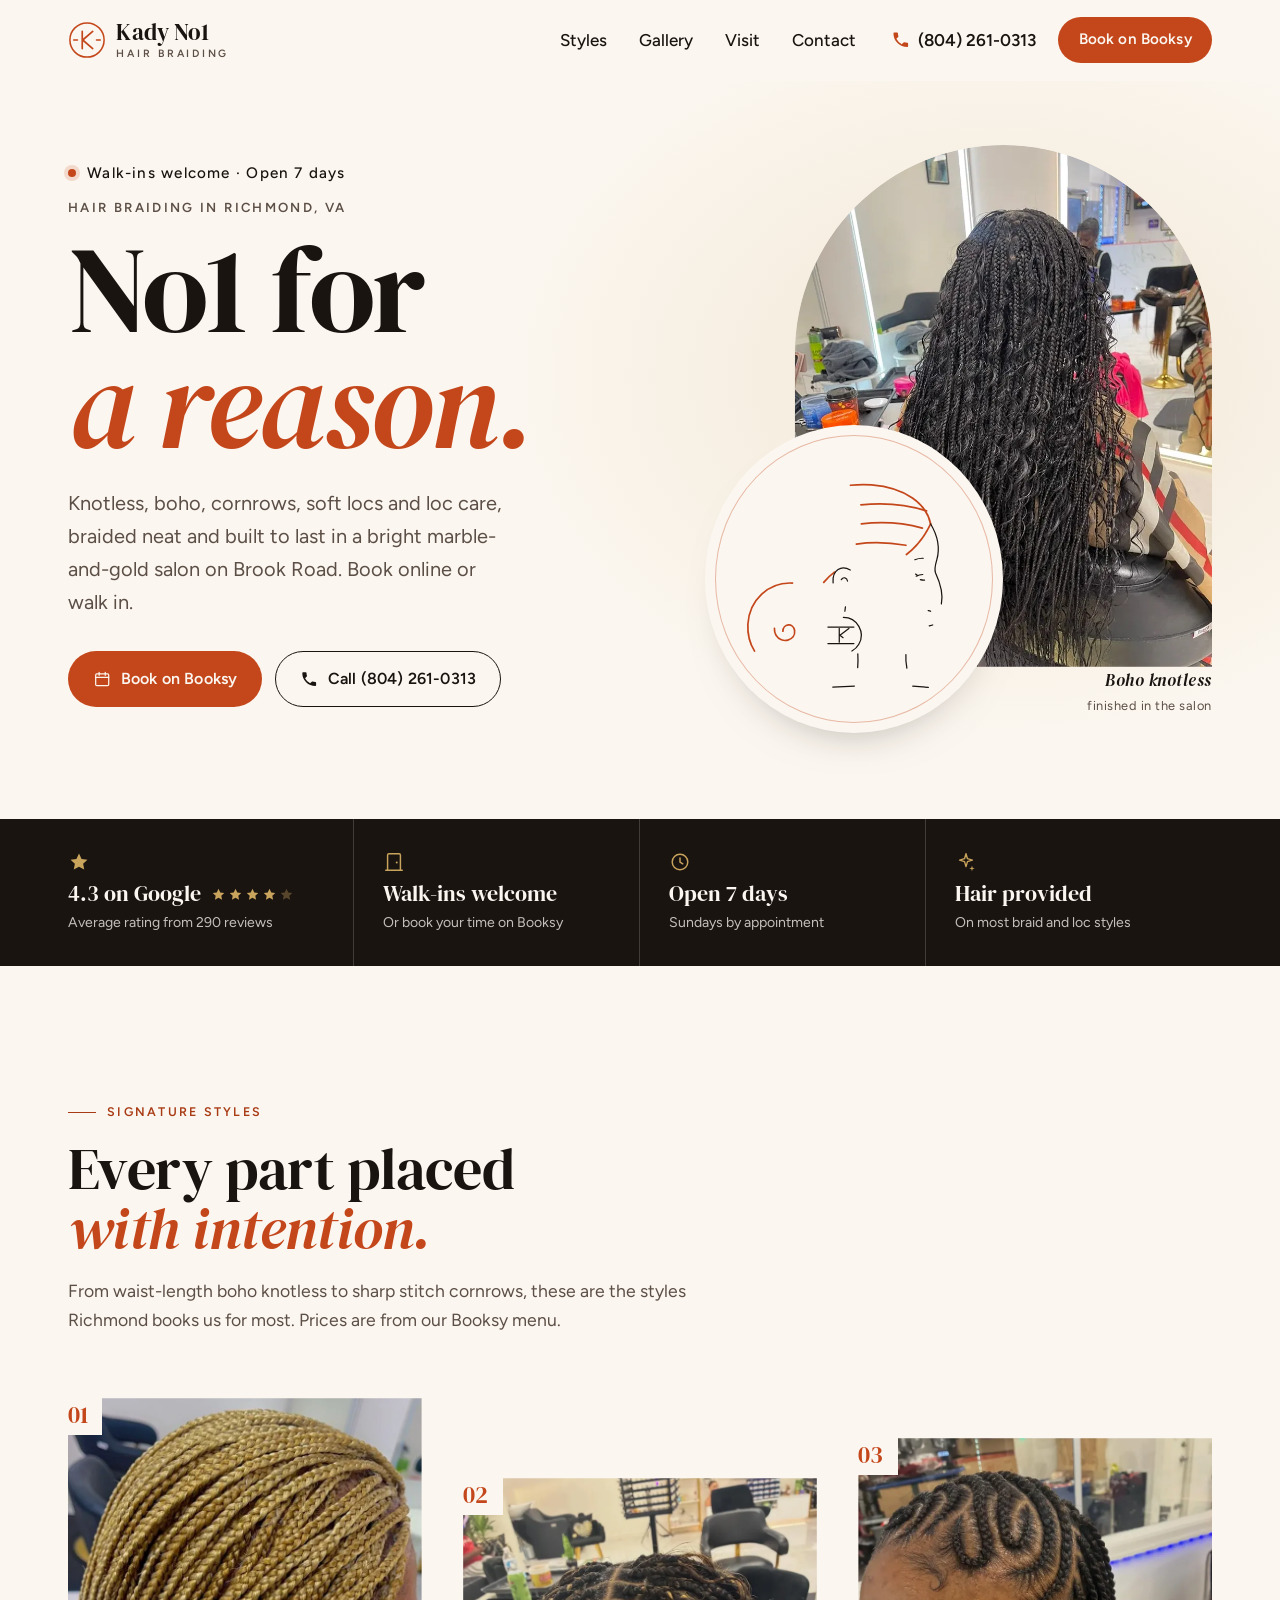
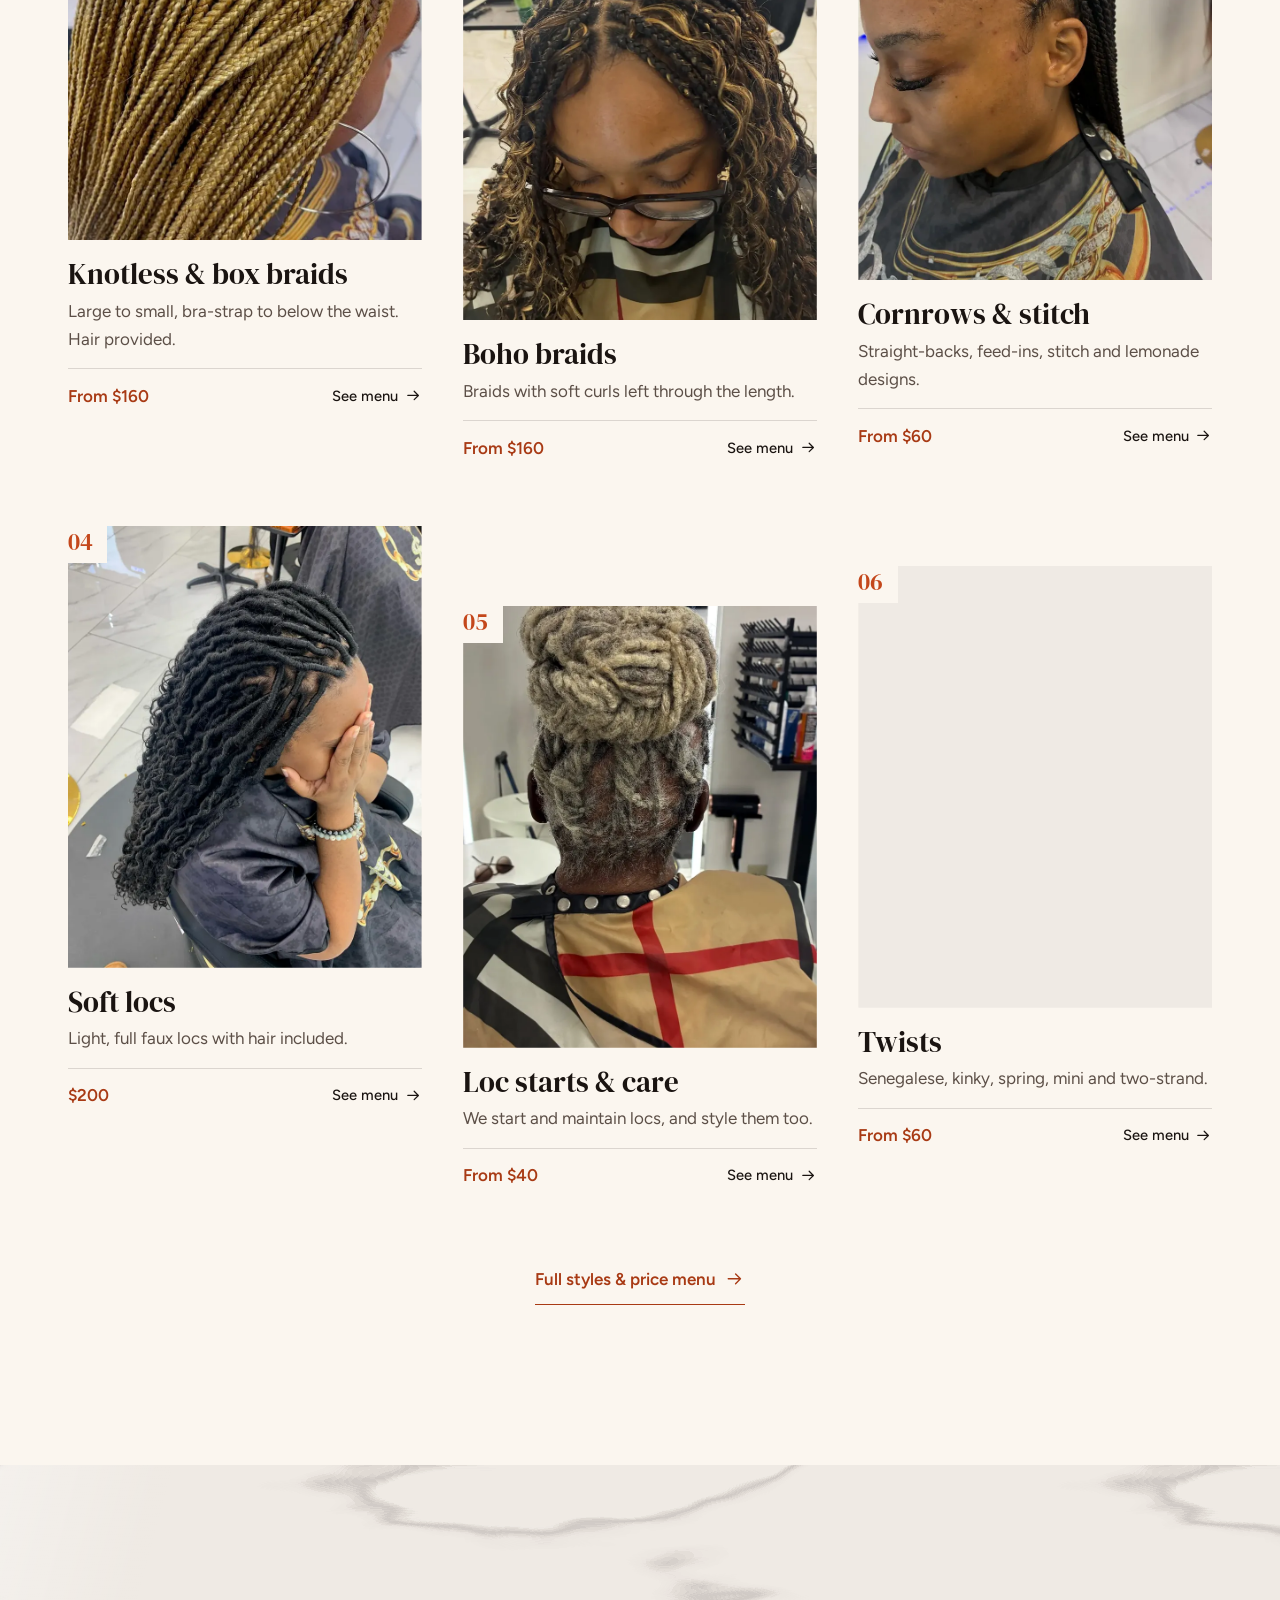
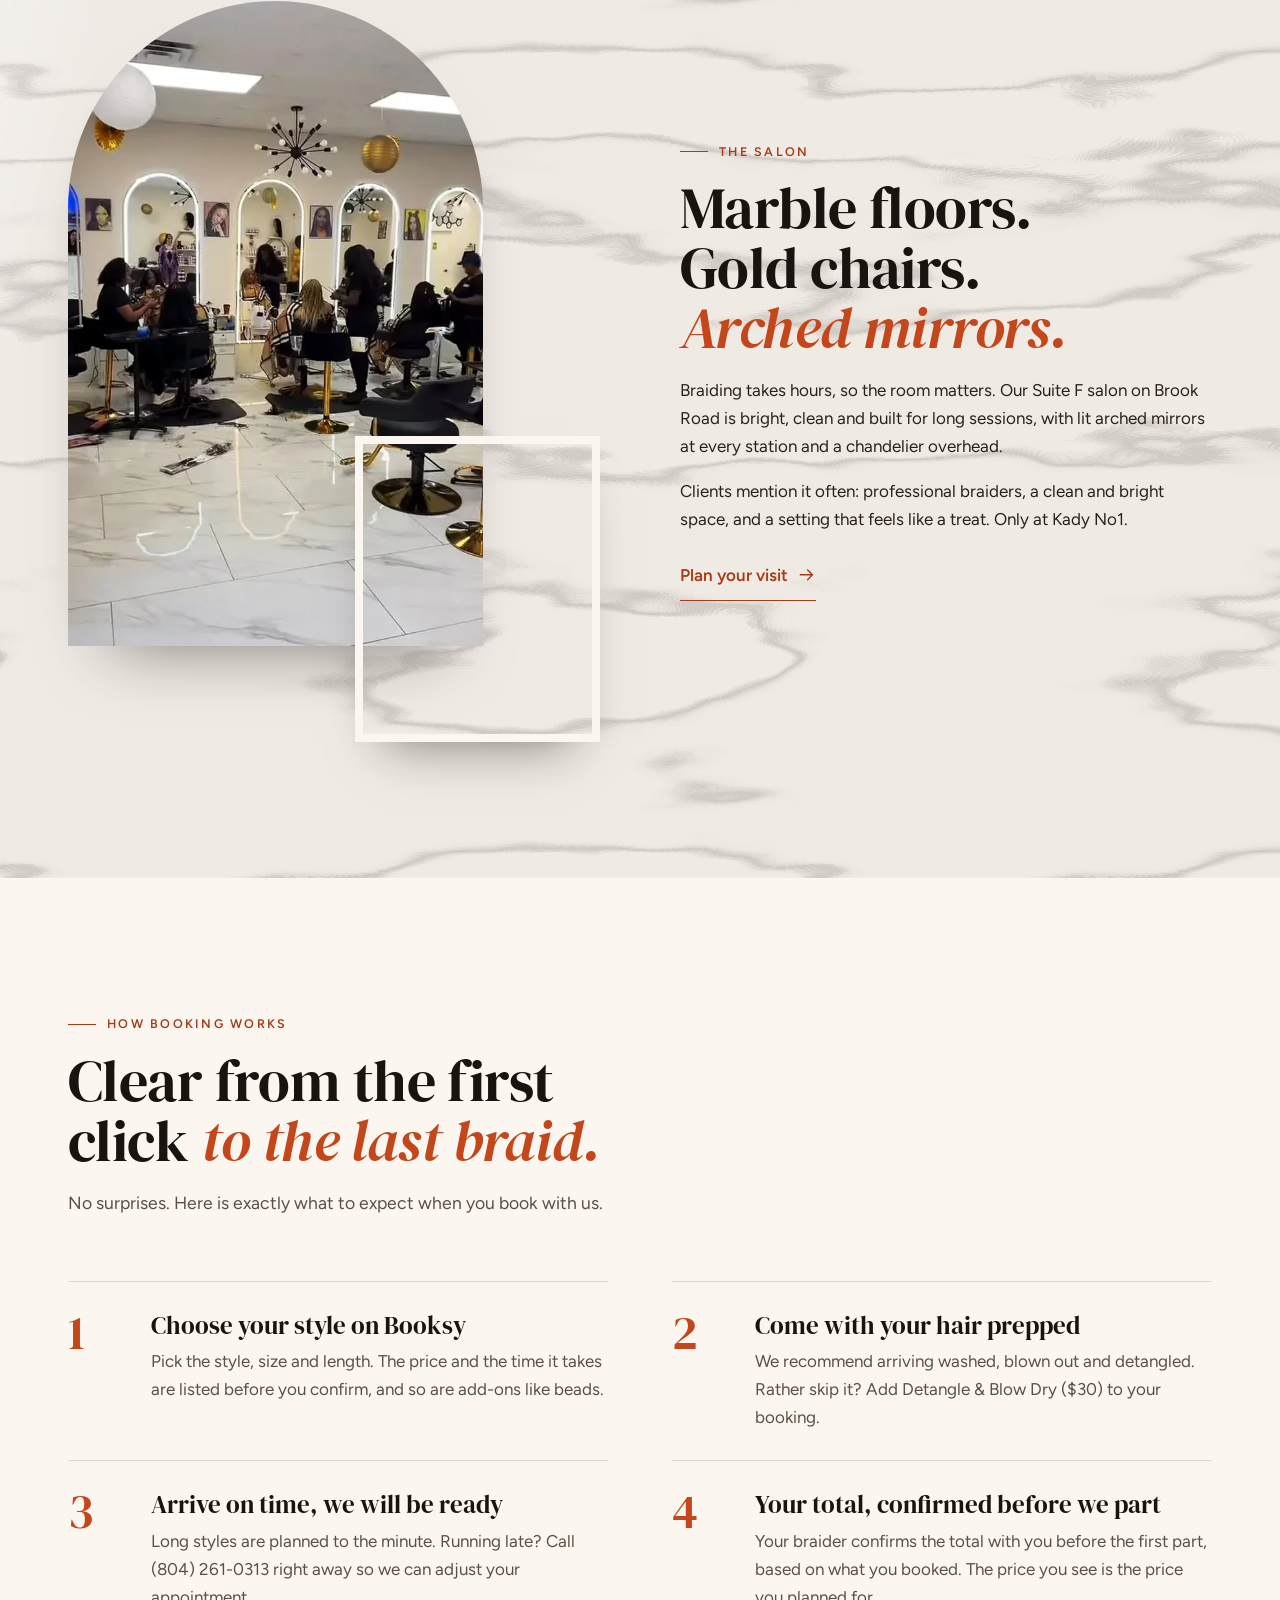
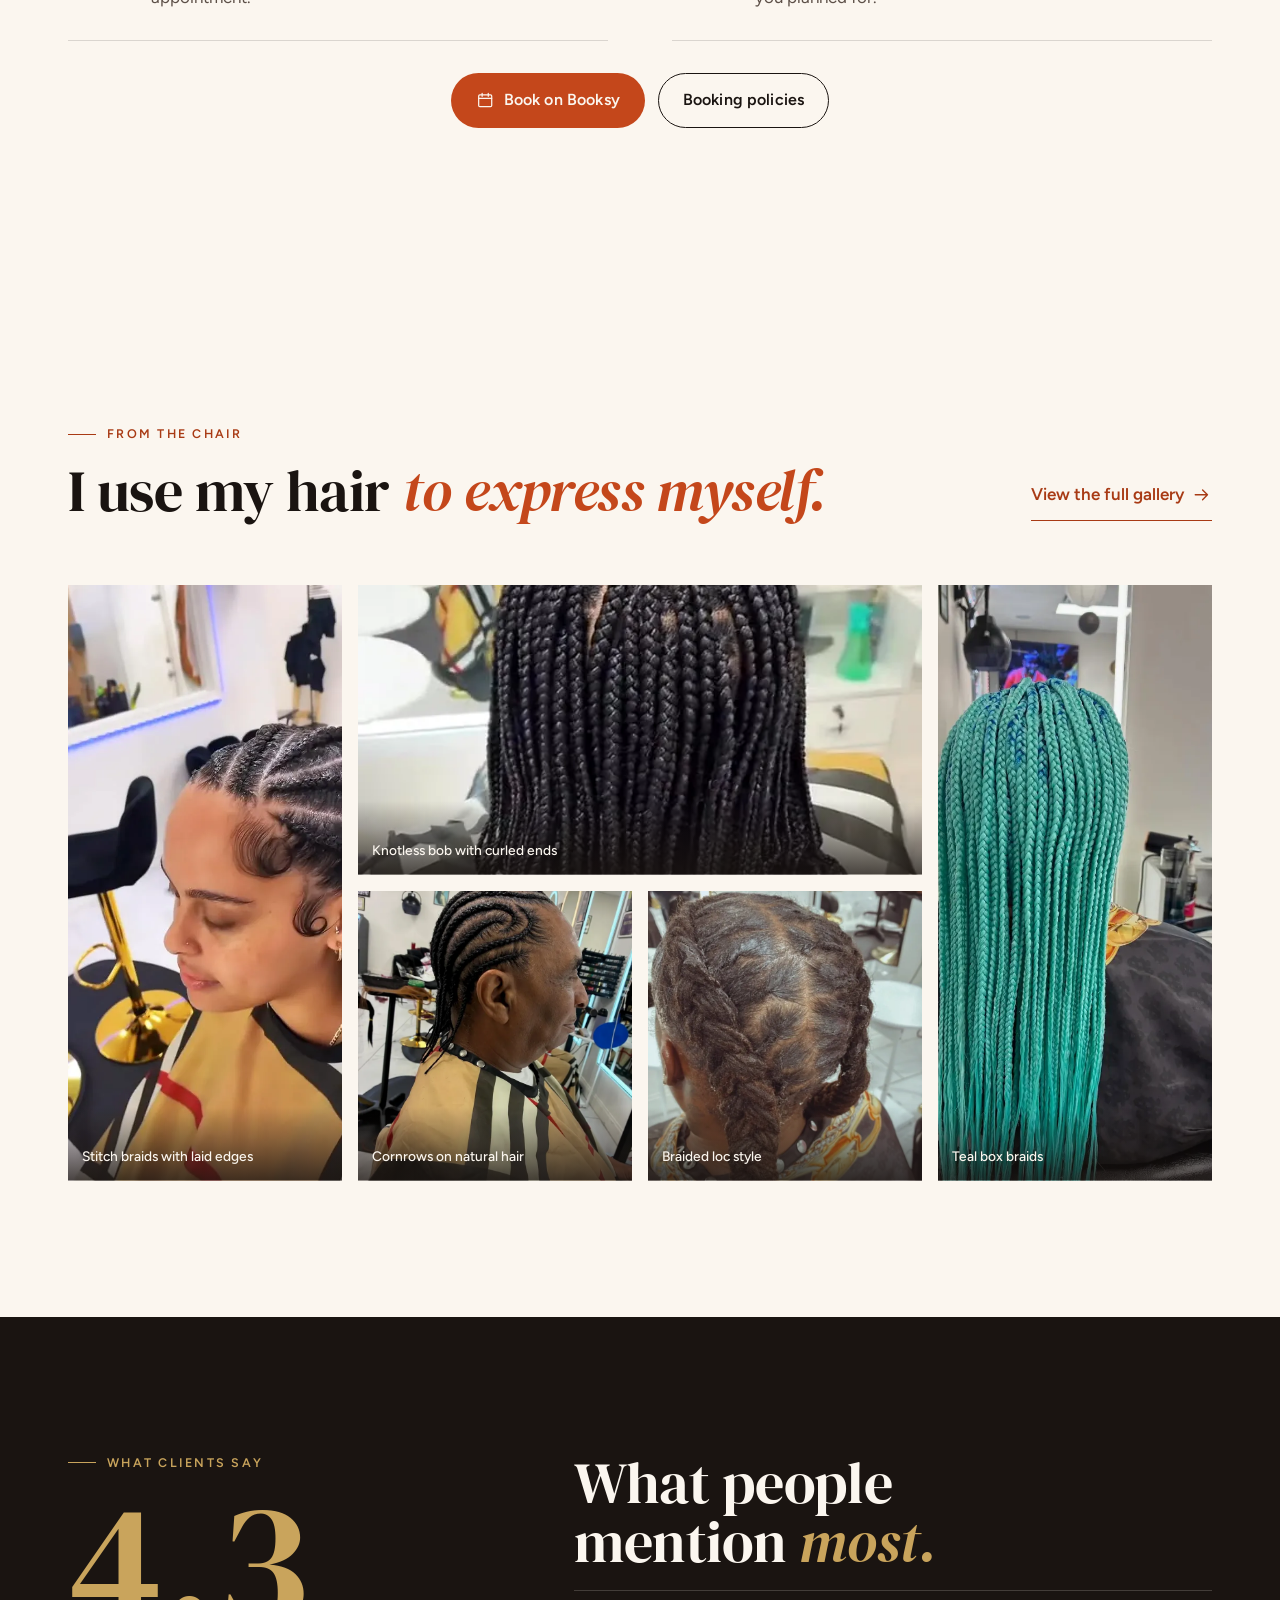
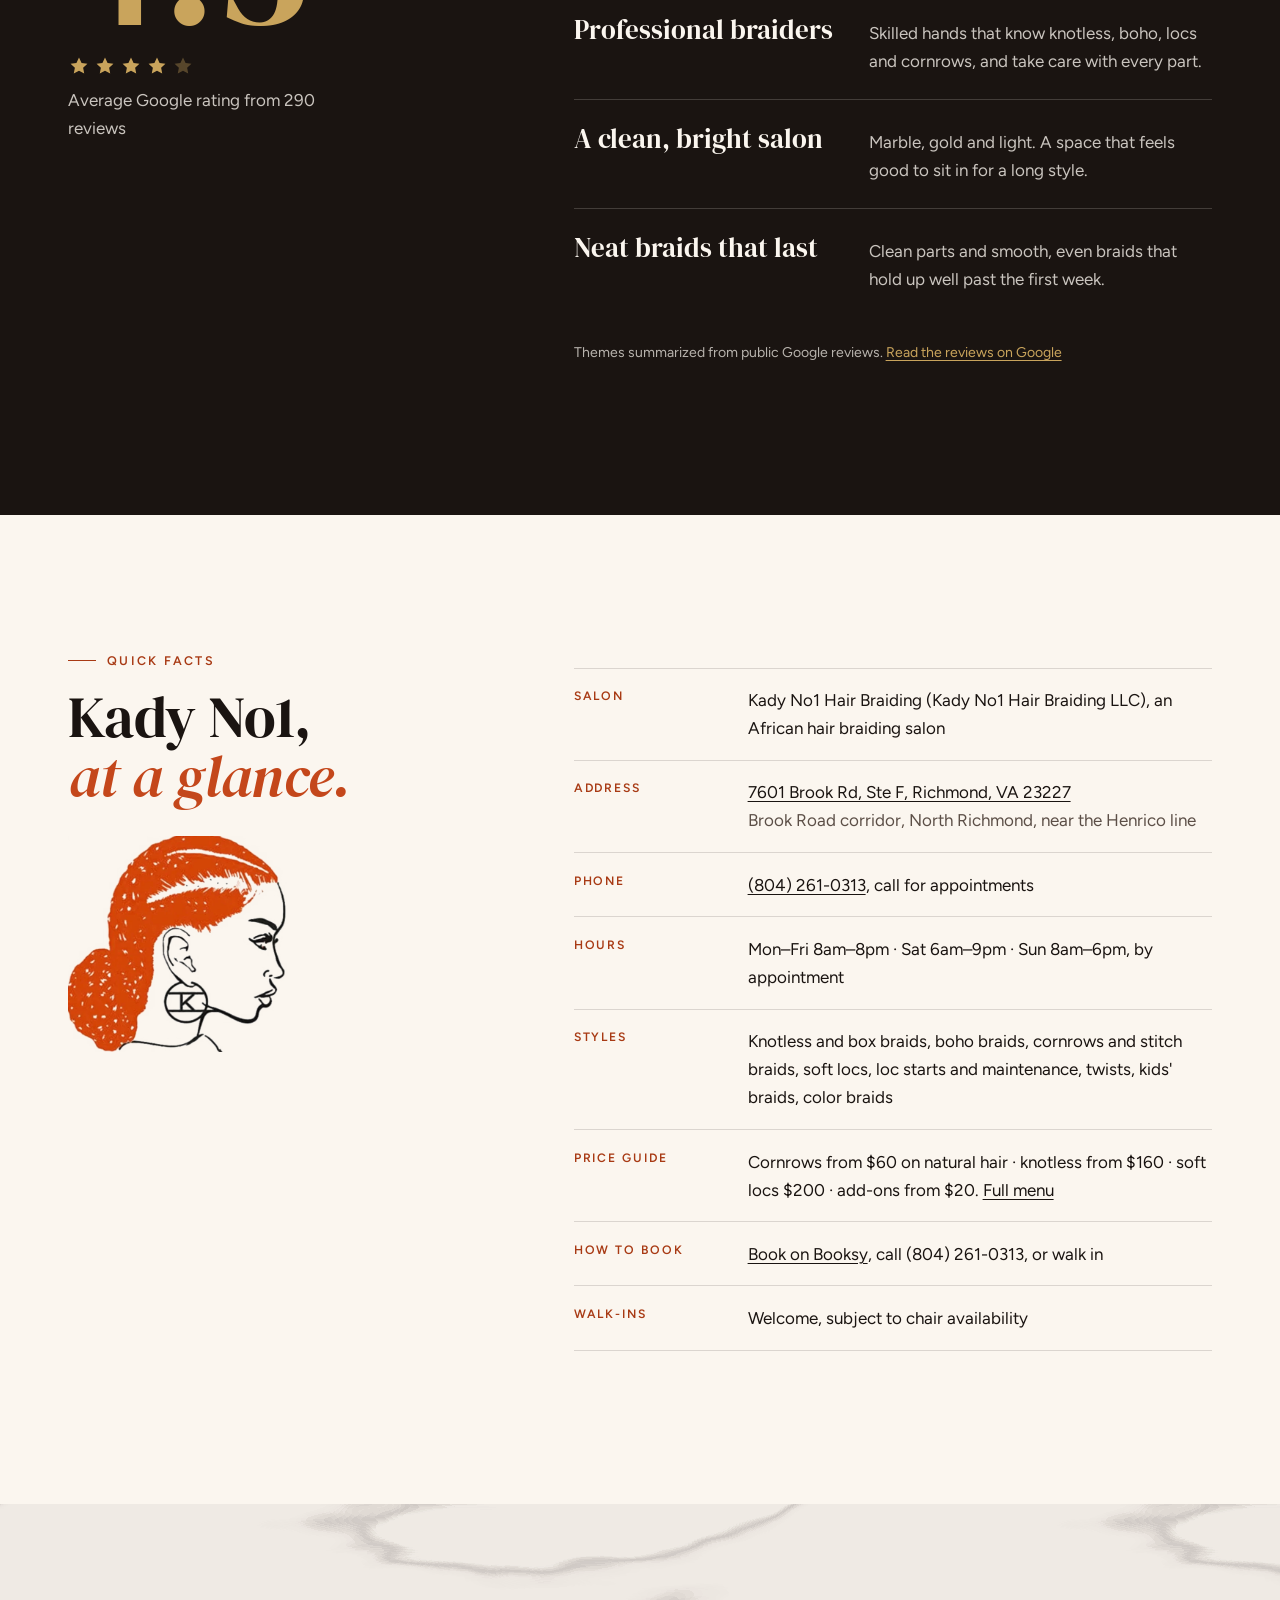
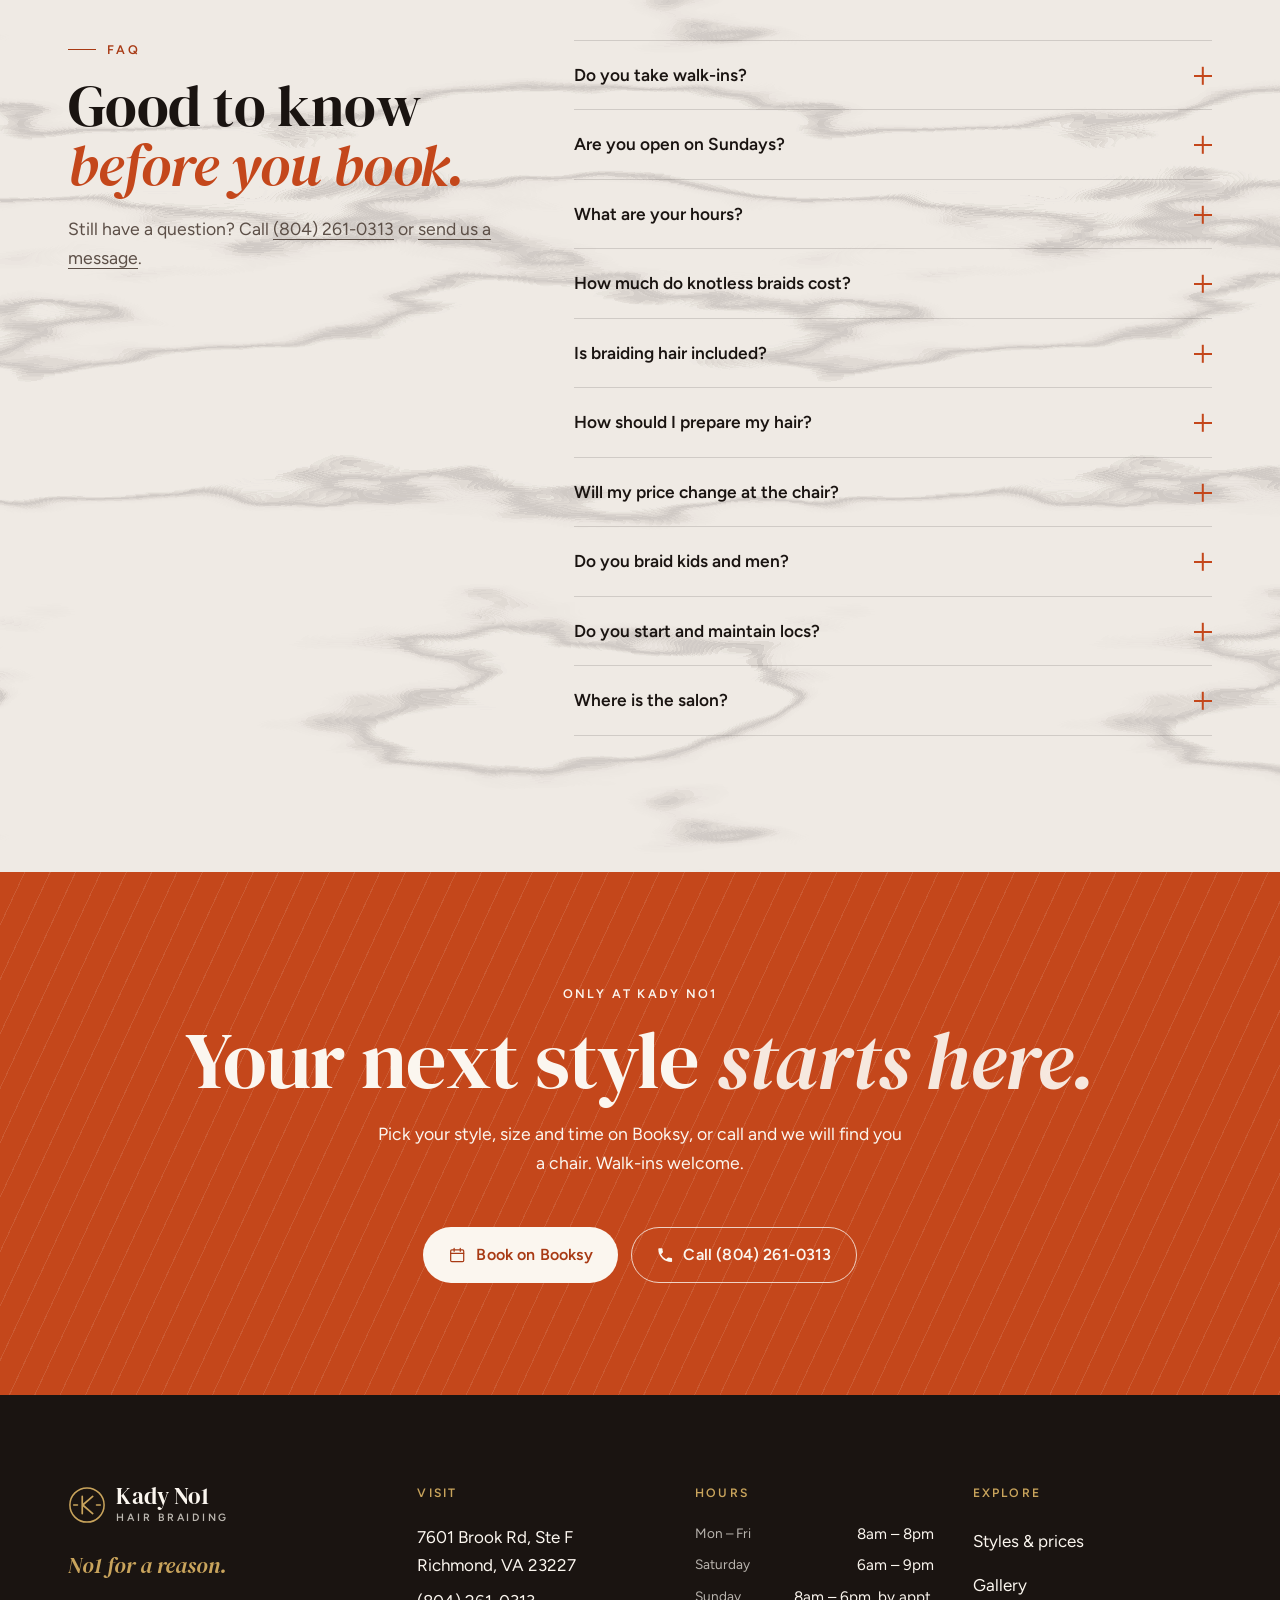
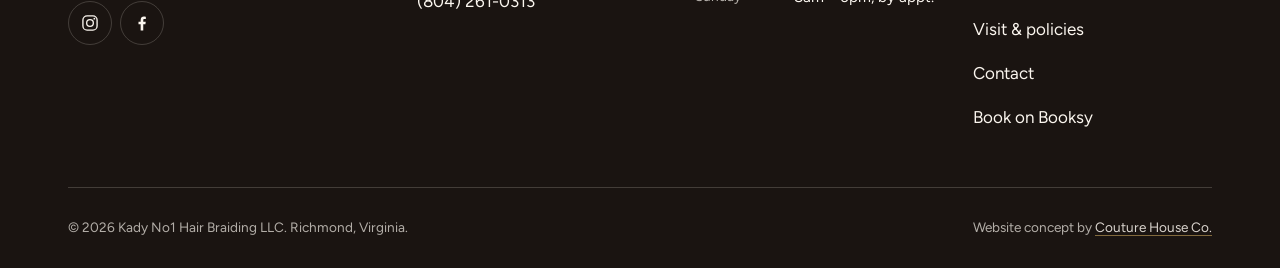
==== commit e4dfc73a: "Point canonical and SEO URLs to Netlify deploy domain. Updates meta, sitemap, robots, and llms.txt f" ====
--- a/index.html
+++ b/index.html
@@ -5,15 +5,15 @@
 <meta name="viewport" content="width=device-width, initial-scale=1, viewport-fit=cover">
 <title>Kady No1 Hair Braiding | Braids in Richmond, VA</title>
 <meta name="description" content="Knotless, boho, cornrows, soft locs and twists on Brook Road in Richmond, VA. Rated 4.3 on Google. Walk-ins welcome, open 7 days. Book on Booksy.">
-<link rel="canonical" href="https://kadyno1braiding.com/">
+<link rel="canonical" href="https://kady-no1-hair-braiding-website.netlify.app/">
 <meta name="theme-color" content="#C4471B">
 <meta name="robots" content="index, follow, max-image-preview:large">
 <meta property="og:type" content="website">
 <meta property="og:site_name" content="Kady No 1 Hair Braiding">
 <meta property="og:title" content="Kady No1 Hair Braiding | Braids in Richmond, VA">
 <meta property="og:description" content="Knotless, boho, cornrows, soft locs and twists on Brook Road in Richmond, VA. Rated 4.3 on Google. Walk-ins welcome, open 7 days. Book on Booksy.">
-<meta property="og:url" content="https://kadyno1braiding.com/">
-<meta property="og:image" content="https://kadyno1braiding.com/assets/img/og.jpg">
+<meta property="og:url" content="https://kady-no1-hair-braiding-website.netlify.app/">
+<meta property="og:image" content="https://kady-no1-hair-braiding-website.netlify.app/assets/img/og.jpg">
 <meta property="og:image:width" content="1200">
 <meta property="og:image:height" content="630">
 <meta property="og:image:alt" content="Kady No1 Hair Braiding, Richmond, VA. No1 for a reason.">
@@ -21,7 +21,7 @@
 <meta name="twitter:card" content="summary_large_image">
 <meta name="twitter:title" content="Kady No1 Hair Braiding | Braids in Richmond, VA">
 <meta name="twitter:description" content="Knotless, boho, cornrows, soft locs and twists on Brook Road in Richmond, VA. Rated 4.3 on Google. Walk-ins welcome, open 7 days. Book on Booksy.">
-<meta name="twitter:image" content="https://kadyno1braiding.com/assets/img/og.jpg">
+<meta name="twitter:image" content="https://kady-no1-hair-braiding-website.netlify.app/assets/img/og.jpg">
 <link rel="icon" href="assets/img/favicon.svg" type="image/svg+xml">
 <link rel="icon" href="assets/img/favicon-32.png" sizes="32x32" type="image/png">
 <link rel="apple-touch-icon" href="assets/img/apple-touch-icon.png">
@@ -33,7 +33,7 @@
 <link rel="stylesheet" href="assets/css/site.css">
 <script>document.documentElement.classList.add('js')</script>
 <script src="assets/js/site.js" defer></script>
-<script type="application/ld+json">{"@context":"https://schema.org","@graph":[{"@type":"HairSalon","@id":"https://kadyno1braiding.com/#salon","name":"Kady No 1 Hair Braiding","legalName":"Kady No1 Hair Braiding LLC","alternateName":["Kady No1 Hair Braiding","Kady No1 Hair Braiding LLC"],"slogan":"No1 for a reason","description":"African hair braiding salon on Brook Road in Richmond, VA: knotless and box braids, boho braids, cornrows and stitch braids, soft locs, loc starts and maintenance, twists and kids’ braids. Walk-ins welcome; book on Booksy.","url":"https://kadyno1braiding.com/","logo":"https://kadyno1braiding.com/assets/img/icon-512.png","image":["https://kadyno1braiding.com/assets/img/og.jpg","https://kadyno1braiding.com/assets/img/salon-arched-mirrors.webp","https://kadyno1braiding.com/assets/img/boho-knotless-long.webp"],"telephone":"+1-804-261-0313","address":{"@type":"PostalAddress","streetAddress":"7601 Brook Rd, Ste F","addressLocality":"Richmond","addressRegion":"VA","postalCode":"23227","addressCountry":"US"},"hasMap":"https://www.google.com/maps/search/?api=1&query=Kady+No1+Hair+Braiding+7601+Brook+Rd+Ste+F+Richmond+VA+23227","openingHoursSpecification":[{"@type":"OpeningHoursSpecification","dayOfWeek":["Monday","Tuesday","Wednesday","Thursday","Friday"],"opens":"08:00","closes":"20:00"},{"@type":"OpeningHoursSpecification","dayOfWeek":"Saturday","opens":"06:00","closes":"21:00"},{"@type":"OpeningHoursSpecification","dayOfWeek":"Sunday","opens":"08:00","closes":"18:00"}],"areaServed":[{"@type":"City","name":"Richmond, VA"},{"@type":"AdministrativeArea","name":"Henrico County, VA"}],"sameAs":["https://www.instagram.com/kadyno1hairbraiding/","https://www.facebook.com/kadyno1hairbraiding/","https://booksy.com/en-us/1362588_kady-no1-hair-braiding-llc_braids-locs_134575_richmond"],"amenityFeature":[{"@type":"LocationFeatureSpecification","name":"Walk-ins welcome","value":true},{"@type":"LocationFeatureSpecification","name":"Parking","value":true},{"@type":"LocationFeatureSpecification","name":"Wheelchair accessible","value":true},{"@type":"LocationFeatureSpecification","name":"Wi-Fi","value":true}],"potentialAction":{"@type":"ReserveAction","target":{"@type":"EntryPoint","urlTemplate":"https://booksy.com/en-us/1362588_kady-no1-hair-braiding-llc_braids-locs_134575_richmond","actionPlatform":["https://schema.org/DesktopWebPlatform","https://schema.org/MobileWebPlatform"]},"result":{"@type":"Reservation","name":"Hair braiding appointment"}},"aggregateRating":{"@type":"AggregateRating","ratingValue":"4.3","reviewCount":"290","bestRating":"5"},"hasOfferCatalog":{"@type":"OfferCatalog","name":"Braiding, locs and twists menu","itemListElement":[{"@type":"OfferCatalog","name":"Knotless & Box Braids","itemListElement":[{"@type":"Offer","price":"200","priceCurrency":"USD","url":"https://booksy.com/en-us/1362588_kady-no1-hair-braiding-llc_braids-locs_134575_richmond","itemOffered":{"@type":"Service","name":"Knotless braids","description":"Braiding hair provided. About 4 hr."}},{"@type":"Offer","price":"160","priceCurrency":"USD","url":"https://booksy.com/en-us/1362588_kady-no1-hair-braiding-llc_braids-locs_134575_richmond","itemOffered":{"@type":"Service","name":"Large knotless / box braids / boho / goddess","description":"Bra-strap length, hair included. About 3 hr 30 min."}},{"@type":"Offer","price":"220","priceCurrency":"USD","url":"https://booksy.com/en-us/1362588_kady-no1-hair-braiding-llc_braids-locs_134575_richmond","itemOffered":{"@type":"Service","name":"Medium knotless / box braids / boho / goddess","description":"Braiding hair provided; bring curly hair or buy it here. About 4 hr."}},{"@type":"Offer","price":"260","priceCurrency":"USD","url":"https://booksy.com/en-us/1362588_kady-no1-hair-braiding-llc_braids-locs_134575_richmond","itemOffered":{"@type":"Service","name":"Small-medium knotless","description":"Braiding hair provided. About 6 hr."}},{"@type":"Offer","price":"360","priceCurrency":"USD","url":"https://booksy.com/en-us/1362588_kady-no1-hair-braiding-llc_braids-locs_134575_richmond","itemOffered":{"@type":"Service","name":"Small knotless","description":"Braiding hair provided. About 8 hr."}},{"@type":"Offer","price":"180","priceCurrency":"USD","url":"https://booksy.com/en-us/1362588_kady-no1-hair-braiding-llc_braids-locs_134575_richmond","itemOffered":{"@type":"Service","name":"Box braids","description":"Braiding hair provided. About 4 hr."}},{"@type":"Offer","price":"460","priceCurrency":"USD","url":"https://booksy.com/en-us/1362588_kady-no1-hair-braiding-llc_braids-locs_134575_richmond","itemOffered":{"@type":"Service","name":"Extra-long box braids / knotless / boho","description":"Below-the-waist length; hair provided, price depends on size. About 8 hr."}},{"@type":"Offer","price":"260","priceCurrency":"USD","url":"https://booksy.com/en-us/1362588_kady-no1-hair-braiding-llc_braids-locs_134575_richmond","itemOffered":{"@type":"Service","name":"Micro braids","description":"Hair included, or bring your own. About 5 hr 30 min."}},{"@type":"Offer","price":"460","priceCurrency":"USD","url":"https://booksy.com/en-us/1362588_kady-no1-hair-braiding-llc_braids-locs_134575_richmond","itemOffered":{"@type":"Service","name":"Micro / mini braids","description":"Hair included. About 8 hr."}},{"@type":"Offer","price":"120","priceCurrency":"USD","url":"https://booksy.com/en-us/1362588_kady-no1-hair-braiding-llc_braids-locs_134575_richmond","itemOffered":{"@type":"Service","name":"Single braids","description":"Braiding hair provided. About 2 hr 25 min."}}]},{"@type":"OfferCatalog","name":"Boho Braids","itemListElement":[{"@type":"Offer","price":"220","priceCurrency":"USD","url":"https://booksy.com/en-us/1362588_kady-no1-hair-braiding-llc_braids-locs_134575_richmond","itemOffered":{"@type":"Service","name":"Boho braids","description":"We provide braiding hair; you bring the curly hair. About 4 hr 30 min."}},{"@type":"Offer","price":"160","priceCurrency":"USD","url":"https://booksy.com/en-us/1362588_kady-no1-hair-braiding-llc_braids-locs_134575_richmond","itemOffered":{"@type":"Service","name":"Large boho (bra-strap length)","description":"Hair included. About 3 hr 30 min."}},{"@type":"Offer","price":"220","priceCurrency":"USD","url":"https://booksy.com/en-us/1362588_kady-no1-hair-braiding-llc_braids-locs_134575_richmond","itemOffered":{"@type":"Service","name":"Medium boho","description":"Curly hair: bring your own or buy it here. About 4 hr."}},{"@type":"Offer","price":"460","priceCurrency":"USD","url":"https://booksy.com/en-us/1362588_kady-no1-hair-braiding-llc_braids-locs_134575_richmond","itemOffered":{"@type":"Service","name":"Extra-long boho","description":"Below-the-waist length. About 8 hr."}}]},{"@type":"OfferCatalog","name":"Cornrows & Natural Hair","itemListElement":[{"@type":"Offer","price":"90","priceCurrency":"USD","url":"https://booksy.com/en-us/1362588_kady-no1-hair-braiding-llc_braids-locs_134575_richmond","itemOffered":{"@type":"Service","name":"Cornrows, basic","description":"Braiding hair provided. About 1 hr 30 min."}},{"@type":"Offer","price":"120","priceCurrency":"USD","url":"https://booksy.com/en-us/1362588_kady-no1-hair-braiding-llc_braids-locs_134575_richmond","itemOffered":{"@type":"Service","name":"Cornrows, standard","description":"Braiding hair provided. About 2 hr."}},{"@type":"Offer","price":"120","priceCurrency":"USD","url":"https://booksy.com/en-us/1362588_kady-no1-hair-braiding-llc_braids-locs_134575_richmond","itemOffered":{"@type":"Service","name":"Feed-in cornrows","description":"Braiding hair provided. About 3 hr."}},{"@type":"Offer","price":"180","priceCurrency":"USD","url":"https://booksy.com/en-us/1362588_kady-no1-hair-braiding-llc_braids-locs_134575_richmond","itemOffered":{"@type":"Service","name":"Lemonade / tribal braids","description":"Braiding hair provided. About 4 hr."}},{"@type":"Offer","price":"60","priceCurrency":"USD","url":"https://booksy.com/en-us/1362588_kady-no1-hair-braiding-llc_braids-locs_134575_richmond","itemOffered":{"@type":"Service","name":"Regular cornrows on natural hair (straight back or 2 layers)","description":"No added hair. About 2 hr."}},{"@type":"Offer","price":"60","priceCurrency":"USD","url":"https://booksy.com/en-us/1362588_kady-no1-hair-braiding-llc_braids-locs_134575_richmond","itemOffered":{"@type":"Service","name":"Box braids on natural hair","description":"No added hair. About 1 hr."}},{"@type":"Offer","price":"40","priceCurrency":"USD","url":"https://booksy.com/en-us/1362588_kady-no1-hair-braiding-llc_braids-locs_134575_richmond","itemOffered":{"@type":"Service","name":"Men's cornrows","description":"About 35 min."}}]},{"@type":"OfferCatalog","name":"Locs","itemListElement":[{"@type":"Offer","price":"200","priceCurrency":"USD","url":"https://booksy.com/en-us/1362588_kady-no1-hair-braiding-llc_braids-locs_134575_richmond","itemOffered":{"@type":"Service","name":"Faux locs / soft locs","description":"Hair included. About 4 hr 30 min."}},{"@type":"Offer","price":"60","priceCurrency":"USD","url":"https://booksy.com/en-us/1362588_kady-no1-hair-braiding-llc_braids-locs_134575_richmond","itemOffered":{"@type":"Service","name":"Dreadlocks","description":"Loc service; details confirmed at booking. About 1 hr 30 min."}},{"@type":"Offer","price":"40","priceCurrency":"USD","url":"https://booksy.com/en-us/1362588_kady-no1-hair-braiding-llc_braids-locs_134575_richmond","itemOffered":{"@type":"Service","name":"Styling braids or locs","description":"About 30 min."}}]},{"@type":"OfferCatalog","name":"Twists","itemListElement":[{"@type":"Offer","price":"200","priceCurrency":"USD","url":"https://booksy.com/en-us/1362588_kady-no1-hair-braiding-llc_braids-locs_134575_richmond","itemOffered":{"@type":"Service","name":"Senegalese twists","description":"Hair provided. About 4 hr."}},{"@type":"Offer","price":"230","priceCurrency":"USD","url":"https://booksy.com/en-us/1362588_kady-no1-hair-braiding-llc_braids-locs_134575_richmond","itemOffered":{"@type":"Service","name":"Kinky twists","description":"Hair provided. About 5 hr."}},{"@type":"Offer","price":"200","priceCurrency":"USD","url":"https://booksy.com/en-us/1362588_kady-no1-hair-braiding-llc_braids-locs_134575_richmond","itemOffered":{"@type":"Service","name":"Spring twists","description":"You bring the hair. About 5 hr."}},{"@type":"Offer","price":"60","priceCurrency":"USD","url":"https://booksy.com/en-us/1362588_kady-no1-hair-braiding-llc_braids-locs_134575_richmond","itemOffered":{"@type":"Service","name":"Two-strand twists (natural hair)","description":"No added hair. About 2 hr."}},{"@type":"Offer","price":"600","priceCurrency":"USD","url":"https://booksy.com/en-us/1362588_kady-no1-hair-braiding-llc_braids-locs_134575_richmond","itemOffered":{"@type":"Service","name":"Micro / mini twists","description":"Hair included. About 10 hr."}}]},{"@type":"OfferCatalog","name":"Kids' Braids","itemListElement":[{"@type":"Offer","price":"60","priceCurrency":"USD","url":"https://booksy.com/en-us/1362588_kady-no1-hair-braiding-llc_braids-locs_134575_richmond","itemOffered":{"@type":"Service","name":"Kids' cornrows","description":"Braiding hair provided. About 2 hr 30 min."}},{"@type":"Offer","price":"140","priceCurrency":"USD","url":"https://booksy.com/en-us/1362588_kady-no1-hair-braiding-llc_braids-locs_134575_richmond","itemOffered":{"@type":"Service","name":"Kids' box braids","description":"Braiding hair provided. About 4 hr."}}]},{"@type":"OfferCatalog","name":"Extras & add-ons","itemListElement":[{"@type":"Offer","price":"30","priceCurrency":"USD","url":"https://booksy.com/en-us/1362588_kady-no1-hair-braiding-llc_braids-locs_134575_richmond","itemOffered":{"@type":"Service","name":"Shampoo & blow dry","description":"About 30 min."}},{"@type":"Offer","price":"30","priceCurrency":"USD","url":"https://booksy.com/en-us/1362588_kady-no1-hair-braiding-llc_braids-locs_134575_richmond","itemOffered":{"@type":"Service","name":"Detangle & blow dry","description":"About 30 min."}},{"@type":"Offer","price":"20","priceCurrency":"USD","url":"https://booksy.com/en-us/1362588_kady-no1-hair-braiding-llc_braids-locs_134575_richmond","itemOffered":{"@type":"Service","name":"Add beads or jewelry to braids","description":"About 1 hr."}},{"@type":"Offer","price":"40","priceCurrency":"USD","url":"https://booksy.com/en-us/1362588_kady-no1-hair-braiding-llc_braids-locs_134575_richmond","itemOffered":{"@type":"Service","name":"Big goddess braids","description":"About 30 min."}},{"@type":"Offer","price":"30","priceCurrency":"USD","url":"https://booksy.com/en-us/1362588_kady-no1-hair-braiding-llc_braids-locs_134575_richmond","itemOffered":{"@type":"Service","name":"Take out: cornrows, weave or crochet","description":"About 30 min."}},{"@type":"Offer","price":"60","priceCurrency":"USD","url":"https://booksy.com/en-us/1362588_kady-no1-hair-braiding-llc_braids-locs_134575_richmond","itemOffered":{"@type":"Service","name":"Take out: single braids","description":"About 1 hr 30 min."}},{"@type":"Offer","price":"120","priceCurrency":"USD","url":"https://booksy.com/en-us/1362588_kady-no1-hair-braiding-llc_braids-locs_134575_richmond","itemOffered":{"@type":"Service","name":"Sew-in weave (bring your own hair)","description":"About 1 hr 30 min."}},{"@type":"Offer","price":"120","priceCurrency":"USD","url":"https://booksy.com/en-us/1362588_kady-no1-hair-braiding-llc_braids-locs_134575_richmond","itemOffered":{"@type":"Service","name":"Crochet braids (bring your own hair)","description":"About 2 hr."}}]}]}},{"@type":"WebSite","@id":"https://kadyno1braiding.com/#website","name":"Kady No 1 Hair Braiding","url":"https://kadyno1braiding.com/","publisher":{"@id":"https://kadyno1braiding.com/#salon"},"inLanguage":"en-US"},{"@type":"FAQPage","mainEntity":[{"@type":"Question","name":"Do you take walk-ins?","acceptedAnswer":{"@type":"Answer","text":"Yes, walk-ins are welcome. Booking on Booksy is the best way to guarantee your time, especially for longer styles like small knotless."}},{"@type":"Question","name":"Are you open on Sundays?","acceptedAnswer":{"@type":"Answer","text":"Yes. We are open Sundays by appointment, 8am to 6pm. Book on Booksy or call (804) 261-0313."}},{"@type":"Question","name":"What are your hours?","acceptedAnswer":{"@type":"Answer","text":"Monday to Friday 8am to 8pm, Saturday 6am to 9pm, and Sunday 8am to 6pm by appointment."}},{"@type":"Question","name":"How much do knotless braids cost?","acceptedAnswer":{"@type":"Answer","text":"On our Booksy menu, knotless braids start at $160 for large, bra-strap length. Medium is $220, small-medium $260 and small $360, with braiding hair provided."}},{"@type":"Question","name":"Is braiding hair included?","acceptedAnswer":{"@type":"Answer","text":"For most braids, twists and soft locs on our menu, yes, we provide the braiding hair. For boho styles you bring the curly hair, and for sew-ins and crochet you bring your own hair."}},{"@type":"Question","name":"How should I prepare my hair?","acceptedAnswer":{"@type":"Answer","text":"We recommend arriving with your hair washed, blown out and detangled. If you would rather we handle it, add Detangle & Blow Dry ($30) when you book."}},{"@type":"Question","name":"Will my price change at the chair?","acceptedAnswer":{"@type":"Answer","text":"Your price is set by the style, size and length you choose on Booksy, and add-ons are listed there too. Your braider confirms the total with you before starting."}},{"@type":"Question","name":"Do you braid kids and men?","acceptedAnswer":{"@type":"Answer","text":"Yes. Kids' cornrows and kids' box braids are on the menu, and men's cornrows start at $40."}},{"@type":"Question","name":"Do you start and maintain locs?","acceptedAnswer":{"@type":"Answer","text":"Yes, we start and maintain locs, and we also install soft locs and faux locs."}},{"@type":"Question","name":"Where is the salon?","acceptedAnswer":{"@type":"Answer","text":"We are at 7601 Brook Rd, Ste F, Richmond, VA 23227, on the Brook Road corridor in North Richmond near the Henrico line."}}]}]}</script>
+<script type="application/ld+json">{"@context":"https://schema.org","@graph":[{"@type":"HairSalon","@id":"https://kady-no1-hair-braiding-website.netlify.app/#salon","name":"Kady No 1 Hair Braiding","legalName":"Kady No1 Hair Braiding LLC","alternateName":["Kady No1 Hair Braiding","Kady No1 Hair Braiding LLC"],"slogan":"No1 for a reason","description":"African hair braiding salon on Brook Road in Richmond, VA: knotless and box braids, boho braids, cornrows and stitch braids, soft locs, loc starts and maintenance, twists and kids’ braids. Walk-ins welcome; book on Booksy.","url":"https://kady-no1-hair-braiding-website.netlify.app/","logo":"https://kady-no1-hair-braiding-website.netlify.app/assets/img/icon-512.png","image":["https://kady-no1-hair-braiding-website.netlify.app/assets/img/og.jpg","https://kady-no1-hair-braiding-website.netlify.app/assets/img/salon-arched-mirrors.webp","https://kady-no1-hair-braiding-website.netlify.app/assets/img/boho-knotless-long.webp"],"telephone":"+1-804-261-0313","address":{"@type":"PostalAddress","streetAddress":"7601 Brook Rd, Ste F","addressLocality":"Richmond","addressRegion":"VA","postalCode":"23227","addressCountry":"US"},"hasMap":"https://www.google.com/maps/search/?api=1&query=Kady+No1+Hair+Braiding+7601+Brook+Rd+Ste+F+Richmond+VA+23227","openingHoursSpecification":[{"@type":"OpeningHoursSpecification","dayOfWeek":["Monday","Tuesday","Wednesday","Thursday","Friday"],"opens":"08:00","closes":"20:00"},{"@type":"OpeningHoursSpecification","dayOfWeek":"Saturday","opens":"06:00","closes":"21:00"},{"@type":"OpeningHoursSpecification","dayOfWeek":"Sunday","opens":"08:00","closes":"18:00"}],"areaServed":[{"@type":"City","name":"Richmond, VA"},{"@type":"AdministrativeArea","name":"Henrico County, VA"}],"sameAs":["https://www.instagram.com/kadyno1hairbraiding/","https://www.facebook.com/kadyno1hairbraiding/","https://booksy.com/en-us/1362588_kady-no1-hair-braiding-llc_braids-locs_134575_richmond"],"amenityFeature":[{"@type":"LocationFeatureSpecification","name":"Walk-ins welcome","value":true},{"@type":"LocationFeatureSpecification","name":"Parking","value":true},{"@type":"LocationFeatureSpecification","name":"Wheelchair accessible","value":true},{"@type":"LocationFeatureSpecification","name":"Wi-Fi","value":true}],"potentialAction":{"@type":"ReserveAction","target":{"@type":"EntryPoint","urlTemplate":"https://booksy.com/en-us/1362588_kady-no1-hair-braiding-llc_braids-locs_134575_richmond","actionPlatform":["https://schema.org/DesktopWebPlatform","https://schema.org/MobileWebPlatform"]},"result":{"@type":"Reservation","name":"Hair braiding appointment"}},"aggregateRating":{"@type":"AggregateRating","ratingValue":"4.3","reviewCount":"290","bestRating":"5"},"hasOfferCatalog":{"@type":"OfferCatalog","name":"Braiding, locs and twists menu","itemListElement":[{"@type":"OfferCatalog","name":"Knotless & Box Braids","itemListElement":[{"@type":"Offer","price":"200","priceCurrency":"USD","url":"https://booksy.com/en-us/1362588_kady-no1-hair-braiding-llc_braids-locs_134575_richmond","itemOffered":{"@type":"Service","name":"Knotless braids","description":"Braiding hair provided. About 4 hr."}},{"@type":"Offer","price":"160","priceCurrency":"USD","url":"https://booksy.com/en-us/1362588_kady-no1-hair-braiding-llc_braids-locs_134575_richmond","itemOffered":{"@type":"Service","name":"Large knotless / box braids / boho / goddess","description":"Bra-strap length, hair included. About 3 hr 30 min."}},{"@type":"Offer","price":"220","priceCurrency":"USD","url":"https://booksy.com/en-us/1362588_kady-no1-hair-braiding-llc_braids-locs_134575_richmond","itemOffered":{"@type":"Service","name":"Medium knotless / box braids / boho / goddess","description":"Braiding hair provided; bring curly hair or buy it here. About 4 hr."}},{"@type":"Offer","price":"260","priceCurrency":"USD","url":"https://booksy.com/en-us/1362588_kady-no1-hair-braiding-llc_braids-locs_134575_richmond","itemOffered":{"@type":"Service","name":"Small-medium knotless","description":"Braiding hair provided. About 6 hr."}},{"@type":"Offer","price":"360","priceCurrency":"USD","url":"https://booksy.com/en-us/1362588_kady-no1-hair-braiding-llc_braids-locs_134575_richmond","itemOffered":{"@type":"Service","name":"Small knotless","description":"Braiding hair provided. About 8 hr."}},{"@type":"Offer","price":"180","priceCurrency":"USD","url":"https://booksy.com/en-us/1362588_kady-no1-hair-braiding-llc_braids-locs_134575_richmond","itemOffered":{"@type":"Service","name":"Box braids","description":"Braiding hair provided. About 4 hr."}},{"@type":"Offer","price":"460","priceCurrency":"USD","url":"https://booksy.com/en-us/1362588_kady-no1-hair-braiding-llc_braids-locs_134575_richmond","itemOffered":{"@type":"Service","name":"Extra-long box braids / knotless / boho","description":"Below-the-waist length; hair provided, price depends on size. About 8 hr."}},{"@type":"Offer","price":"260","priceCurrency":"USD","url":"https://booksy.com/en-us/1362588_kady-no1-hair-braiding-llc_braids-locs_134575_richmond","itemOffered":{"@type":"Service","name":"Micro braids","description":"Hair included, or bring your own. About 5 hr 30 min."}},{"@type":"Offer","price":"460","priceCurrency":"USD","url":"https://booksy.com/en-us/1362588_kady-no1-hair-braiding-llc_braids-locs_134575_richmond","itemOffered":{"@type":"Service","name":"Micro / mini braids","description":"Hair included. About 8 hr."}},{"@type":"Offer","price":"120","priceCurrency":"USD","url":"https://booksy.com/en-us/1362588_kady-no1-hair-braiding-llc_braids-locs_134575_richmond","itemOffered":{"@type":"Service","name":"Single braids","description":"Braiding hair provided. About 2 hr 25 min."}}]},{"@type":"OfferCatalog","name":"Boho Braids","itemListElement":[{"@type":"Offer","price":"220","priceCurrency":"USD","url":"https://booksy.com/en-us/1362588_kady-no1-hair-braiding-llc_braids-locs_134575_richmond","itemOffered":{"@type":"Service","name":"Boho braids","description":"We provide braiding hair; you bring the curly hair. About 4 hr 30 min."}},{"@type":"Offer","price":"160","priceCurrency":"USD","url":"https://booksy.com/en-us/1362588_kady-no1-hair-braiding-llc_braids-locs_134575_richmond","itemOffered":{"@type":"Service","name":"Large boho (bra-strap length)","description":"Hair included. About 3 hr 30 min."}},{"@type":"Offer","price":"220","priceCurrency":"USD","url":"https://booksy.com/en-us/1362588_kady-no1-hair-braiding-llc_braids-locs_134575_richmond","itemOffered":{"@type":"Service","name":"Medium boho","description":"Curly hair: bring your own or buy it here. About 4 hr."}},{"@type":"Offer","price":"460","priceCurrency":"USD","url":"https://booksy.com/en-us/1362588_kady-no1-hair-braiding-llc_braids-locs_134575_richmond","itemOffered":{"@type":"Service","name":"Extra-long boho","description":"Below-the-waist length. About 8 hr."}}]},{"@type":"OfferCatalog","name":"Cornrows & Natural Hair","itemListElement":[{"@type":"Offer","price":"90","priceCurrency":"USD","url":"https://booksy.com/en-us/1362588_kady-no1-hair-braiding-llc_braids-locs_134575_richmond","itemOffered":{"@type":"Service","name":"Cornrows, basic","description":"Braiding hair provided. About 1 hr 30 min."}},{"@type":"Offer","price":"120","priceCurrency":"USD","url":"https://booksy.com/en-us/1362588_kady-no1-hair-braiding-llc_braids-locs_134575_richmond","itemOffered":{"@type":"Service","name":"Cornrows, standard","description":"Braiding hair provided. About 2 hr."}},{"@type":"Offer","price":"120","priceCurrency":"USD","url":"https://booksy.com/en-us/1362588_kady-no1-hair-braiding-llc_braids-locs_134575_richmond","itemOffered":{"@type":"Service","name":"Feed-in cornrows","description":"Braiding hair provided. About 3 hr."}},{"@type":"Offer","price":"180","priceCurrency":"USD","url":"https://booksy.com/en-us/1362588_kady-no1-hair-braiding-llc_braids-locs_134575_richmond","itemOffered":{"@type":"Service","name":"Lemonade / tribal braids","description":"Braiding hair provided. About 4 hr."}},{"@type":"Offer","price":"60","priceCurrency":"USD","url":"https://booksy.com/en-us/1362588_kady-no1-hair-braiding-llc_braids-locs_134575_richmond","itemOffered":{"@type":"Service","name":"Regular cornrows on natural hair (straight back or 2 layers)","description":"No added hair. About 2 hr."}},{"@type":"Offer","price":"60","priceCurrency":"USD","url":"https://booksy.com/en-us/1362588_kady-no1-hair-braiding-llc_braids-locs_134575_richmond","itemOffered":{"@type":"Service","name":"Box braids on natural hair","description":"No added hair. About 1 hr."}},{"@type":"Offer","price":"40","priceCurrency":"USD","url":"https://booksy.com/en-us/1362588_kady-no1-hair-braiding-llc_braids-locs_134575_richmond","itemOffered":{"@type":"Service","name":"Men's cornrows","description":"About 35 min."}}]},{"@type":"OfferCatalog","name":"Locs","itemListElement":[{"@type":"Offer","price":"200","priceCurrency":"USD","url":"https://booksy.com/en-us/1362588_kady-no1-hair-braiding-llc_braids-locs_134575_richmond","itemOffered":{"@type":"Service","name":"Faux locs / soft locs","description":"Hair included. About 4 hr 30 min."}},{"@type":"Offer","price":"60","priceCurrency":"USD","url":"https://booksy.com/en-us/1362588_kady-no1-hair-braiding-llc_braids-locs_134575_richmond","itemOffered":{"@type":"Service","name":"Dreadlocks","description":"Loc service; details confirmed at booking. About 1 hr 30 min."}},{"@type":"Offer","price":"40","priceCurrency":"USD","url":"https://booksy.com/en-us/1362588_kady-no1-hair-braiding-llc_braids-locs_134575_richmond","itemOffered":{"@type":"Service","name":"Styling braids or locs","description":"About 30 min."}}]},{"@type":"OfferCatalog","name":"Twists","itemListElement":[{"@type":"Offer","price":"200","priceCurrency":"USD","url":"https://booksy.com/en-us/1362588_kady-no1-hair-braiding-llc_braids-locs_134575_richmond","itemOffered":{"@type":"Service","name":"Senegalese twists","description":"Hair provided. About 4 hr."}},{"@type":"Offer","price":"230","priceCurrency":"USD","url":"https://booksy.com/en-us/1362588_kady-no1-hair-braiding-llc_braids-locs_134575_richmond","itemOffered":{"@type":"Service","name":"Kinky twists","description":"Hair provided. About 5 hr."}},{"@type":"Offer","price":"200","priceCurrency":"USD","url":"https://booksy.com/en-us/1362588_kady-no1-hair-braiding-llc_braids-locs_134575_richmond","itemOffered":{"@type":"Service","name":"Spring twists","description":"You bring the hair. About 5 hr."}},{"@type":"Offer","price":"60","priceCurrency":"USD","url":"https://booksy.com/en-us/1362588_kady-no1-hair-braiding-llc_braids-locs_134575_richmond","itemOffered":{"@type":"Service","name":"Two-strand twists (natural hair)","description":"No added hair. About 2 hr."}},{"@type":"Offer","price":"600","priceCurrency":"USD","url":"https://booksy.com/en-us/1362588_kady-no1-hair-braiding-llc_braids-locs_134575_richmond","itemOffered":{"@type":"Service","name":"Micro / mini twists","description":"Hair included. About 10 hr."}}]},{"@type":"OfferCatalog","name":"Kids' Braids","itemListElement":[{"@type":"Offer","price":"60","priceCurrency":"USD","url":"https://booksy.com/en-us/1362588_kady-no1-hair-braiding-llc_braids-locs_134575_richmond","itemOffered":{"@type":"Service","name":"Kids' cornrows","description":"Braiding hair provided. About 2 hr 30 min."}},{"@type":"Offer","price":"140","priceCurrency":"USD","url":"https://booksy.com/en-us/1362588_kady-no1-hair-braiding-llc_braids-locs_134575_richmond","itemOffered":{"@type":"Service","name":"Kids' box braids","description":"Braiding hair provided. About 4 hr."}}]},{"@type":"OfferCatalog","name":"Extras & add-ons","itemListElement":[{"@type":"Offer","price":"30","priceCurrency":"USD","url":"https://booksy.com/en-us/1362588_kady-no1-hair-braiding-llc_braids-locs_134575_richmond","itemOffered":{"@type":"Service","name":"Shampoo & blow dry","description":"About 30 min."}},{"@type":"Offer","price":"30","priceCurrency":"USD","url":"https://booksy.com/en-us/1362588_kady-no1-hair-braiding-llc_braids-locs_134575_richmond","itemOffered":{"@type":"Service","name":"Detangle & blow dry","description":"About 30 min."}},{"@type":"Offer","price":"20","priceCurrency":"USD","url":"https://booksy.com/en-us/1362588_kady-no1-hair-braiding-llc_braids-locs_134575_richmond","itemOffered":{"@type":"Service","name":"Add beads or jewelry to braids","description":"About 1 hr."}},{"@type":"Offer","price":"40","priceCurrency":"USD","url":"https://booksy.com/en-us/1362588_kady-no1-hair-braiding-llc_braids-locs_134575_richmond","itemOffered":{"@type":"Service","name":"Big goddess braids","description":"About 30 min."}},{"@type":"Offer","price":"30","priceCurrency":"USD","url":"https://booksy.com/en-us/1362588_kady-no1-hair-braiding-llc_braids-locs_134575_richmond","itemOffered":{"@type":"Service","name":"Take out: cornrows, weave or crochet","description":"About 30 min."}},{"@type":"Offer","price":"60","priceCurrency":"USD","url":"https://booksy.com/en-us/1362588_kady-no1-hair-braiding-llc_braids-locs_134575_richmond","itemOffered":{"@type":"Service","name":"Take out: single braids","description":"About 1 hr 30 min."}},{"@type":"Offer","price":"120","priceCurrency":"USD","url":"https://booksy.com/en-us/1362588_kady-no1-hair-braiding-llc_braids-locs_134575_richmond","itemOffered":{"@type":"Service","name":"Sew-in weave (bring your own hair)","description":"About 1 hr 30 min."}},{"@type":"Offer","price":"120","priceCurrency":"USD","url":"https://booksy.com/en-us/1362588_kady-no1-hair-braiding-llc_braids-locs_134575_richmond","itemOffered":{"@type":"Service","name":"Crochet braids (bring your own hair)","description":"About 2 hr."}}]}]}},{"@type":"WebSite","@id":"https://kady-no1-hair-braiding-website.netlify.app/#website","name":"Kady No 1 Hair Braiding","url":"https://kady-no1-hair-braiding-website.netlify.app/","publisher":{"@id":"https://kady-no1-hair-braiding-website.netlify.app/#salon"},"inLanguage":"en-US"},{"@type":"FAQPage","mainEntity":[{"@type":"Question","name":"Do you take walk-ins?","acceptedAnswer":{"@type":"Answer","text":"Yes, walk-ins are welcome. Booking on Booksy is the best way to guarantee your time, especially for longer styles like small knotless."}},{"@type":"Question","name":"Are you open on Sundays?","acceptedAnswer":{"@type":"Answer","text":"Yes. We are open Sundays by appointment, 8am to 6pm. Book on Booksy or call (804) 261-0313."}},{"@type":"Question","name":"What are your hours?","acceptedAnswer":{"@type":"Answer","text":"Monday to Friday 8am to 8pm, Saturday 6am to 9pm, and Sunday 8am to 6pm by appointment."}},{"@type":"Question","name":"How much do knotless braids cost?","acceptedAnswer":{"@type":"Answer","text":"On our Booksy menu, knotless braids start at $160 for large, bra-strap length. Medium is $220, small-medium $260 and small $360, with braiding hair provided."}},{"@type":"Question","name":"Is braiding hair included?","acceptedAnswer":{"@type":"Answer","text":"For most braids, twists and soft locs on our menu, yes, we provide the braiding hair. For boho styles you bring the curly hair, and for sew-ins and crochet you bring your own hair."}},{"@type":"Question","name":"How should I prepare my hair?","acceptedAnswer":{"@type":"Answer","text":"We recommend arriving with your hair washed, blown out and detangled. If you would rather we handle it, add Detangle & Blow Dry ($30) when you book."}},{"@type":"Question","name":"Will my price change at the chair?","acceptedAnswer":{"@type":"Answer","text":"Your price is set by the style, size and length you choose on Booksy, and add-ons are listed there too. Your braider confirms the total with you before starting."}},{"@type":"Question","name":"Do you braid kids and men?","acceptedAnswer":{"@type":"Answer","text":"Yes. Kids' cornrows and kids' box braids are on the menu, and men's cornrows start at $40."}},{"@type":"Question","name":"Do you start and maintain locs?","acceptedAnswer":{"@type":"Answer","text":"Yes, we start and maintain locs, and we also install soft locs and faux locs."}},{"@type":"Question","name":"Where is the salon?","acceptedAnswer":{"@type":"Answer","text":"We are at 7601 Brook Rd, Ste F, Richmond, VA 23227, on the Brook Road corridor in North Richmond near the Henrico line."}}]}]}</script>
 </head>
 <body>
 <a class="skip" href="#main">Skip to content</a>
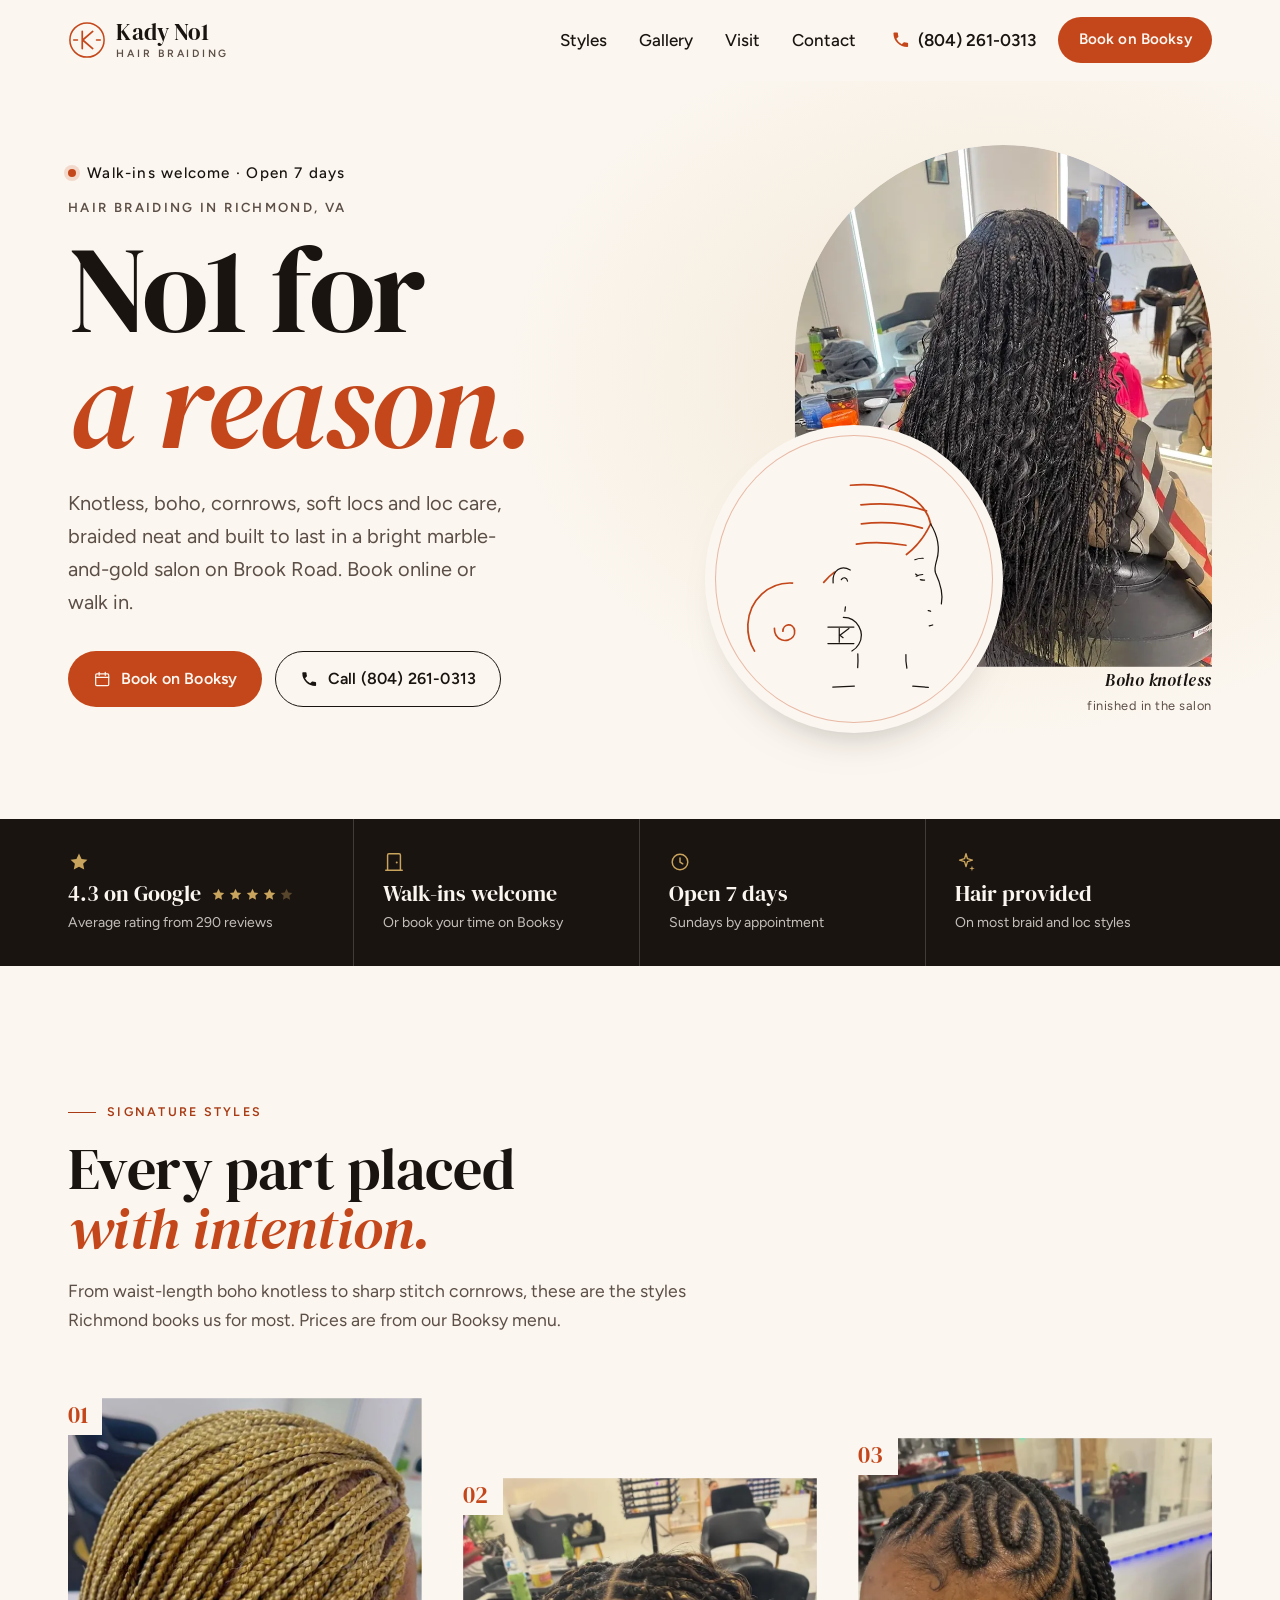
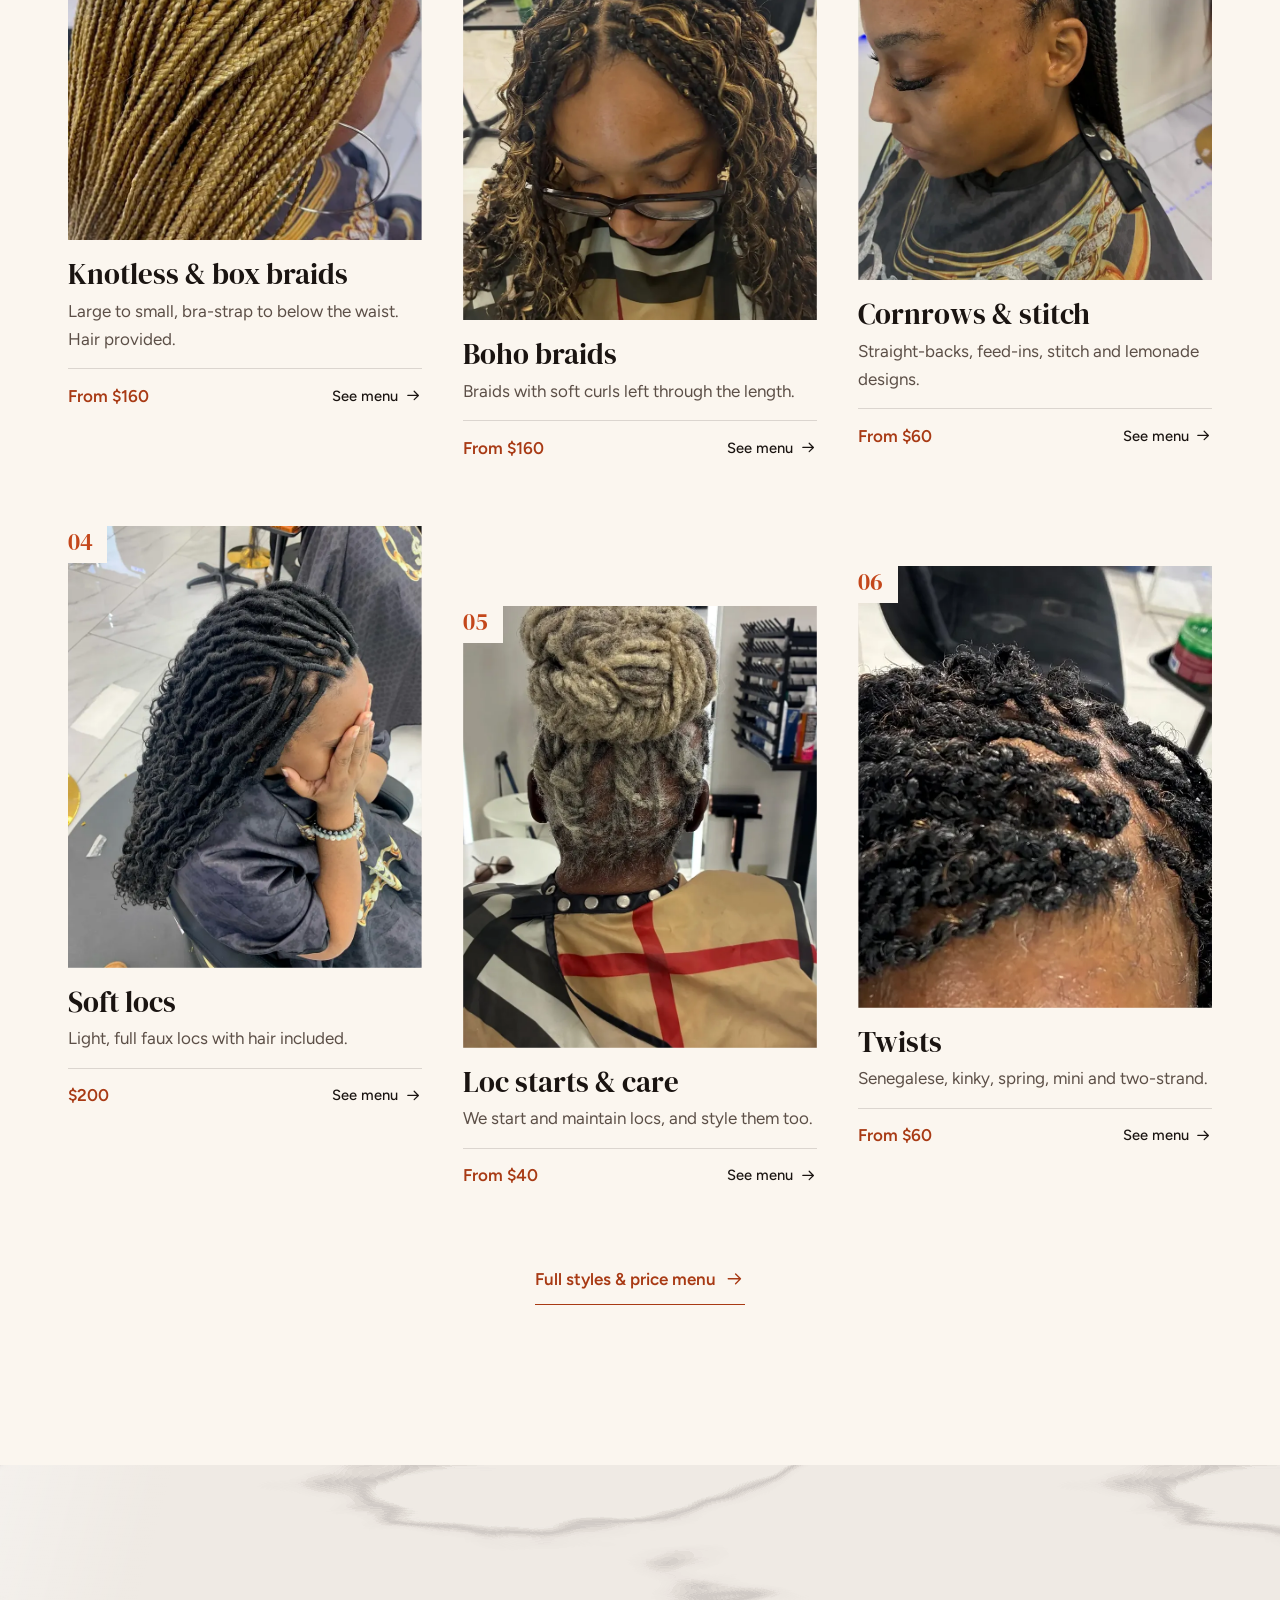
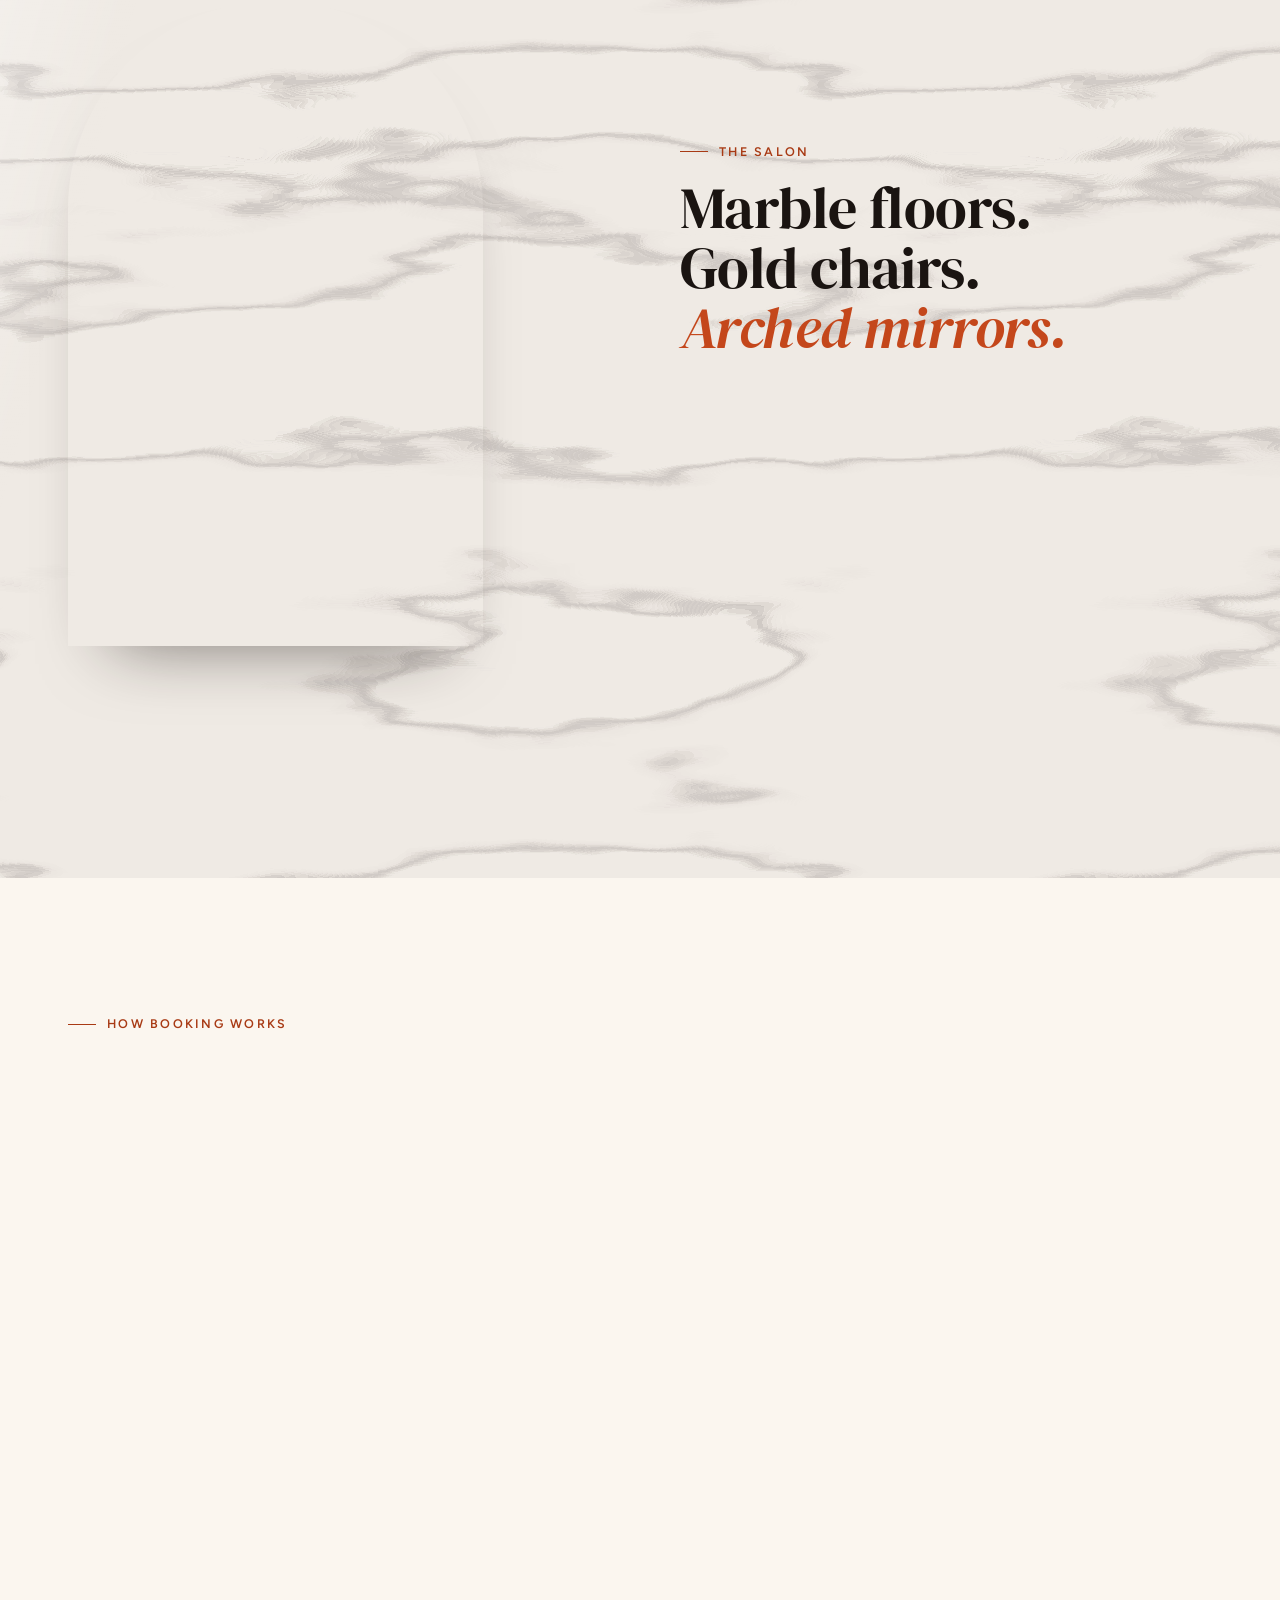
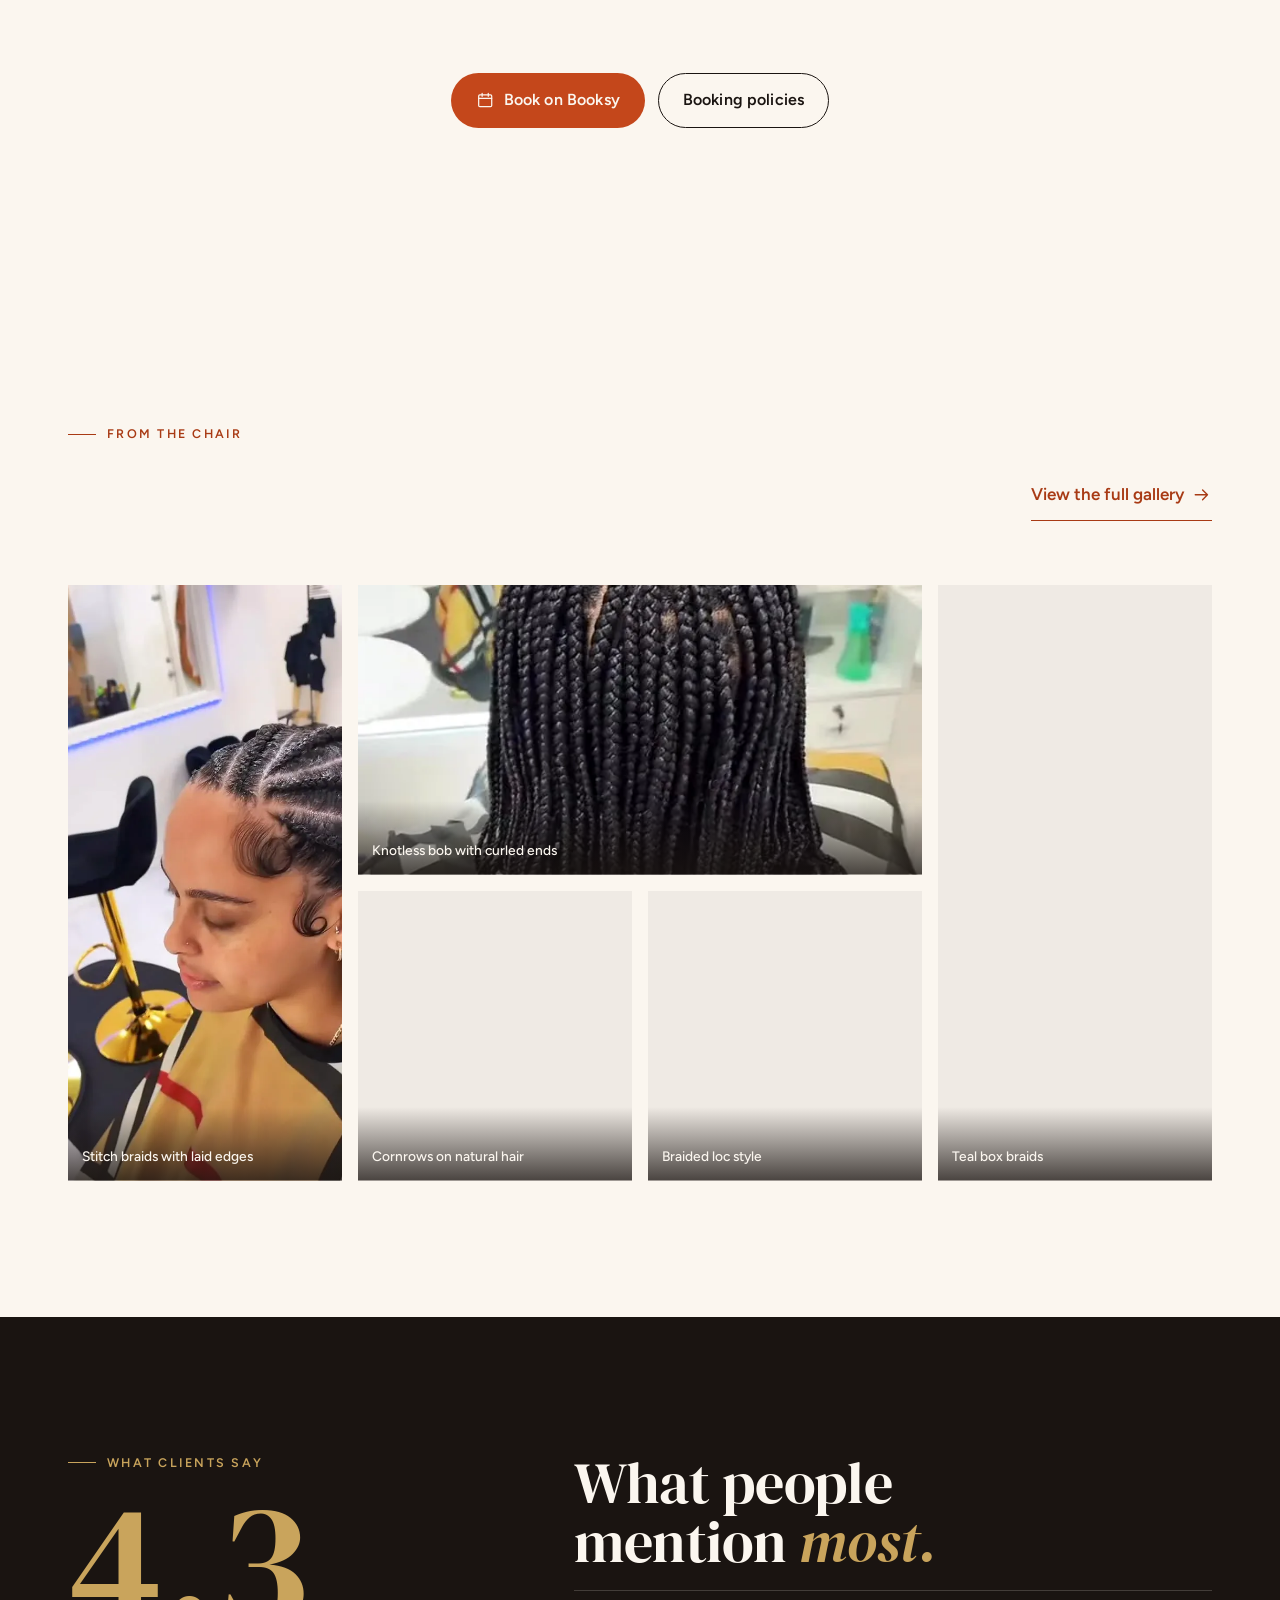
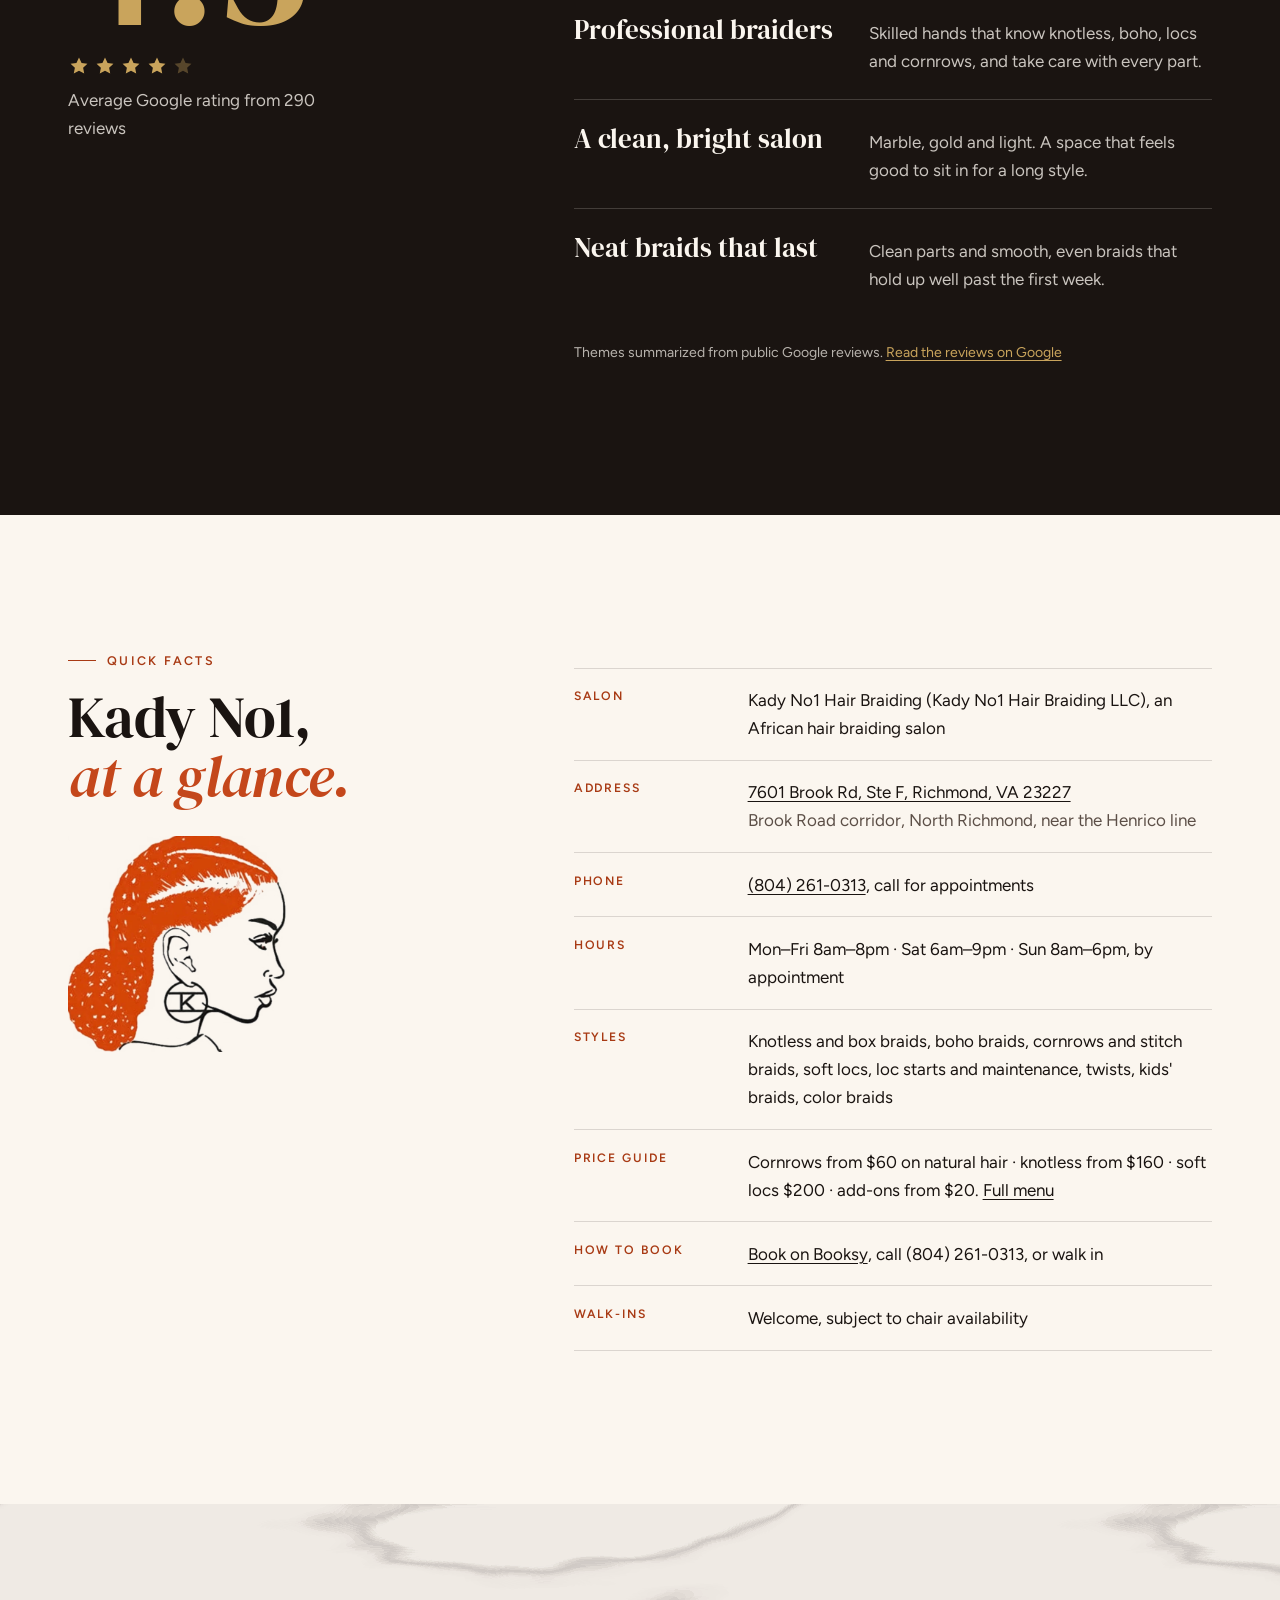
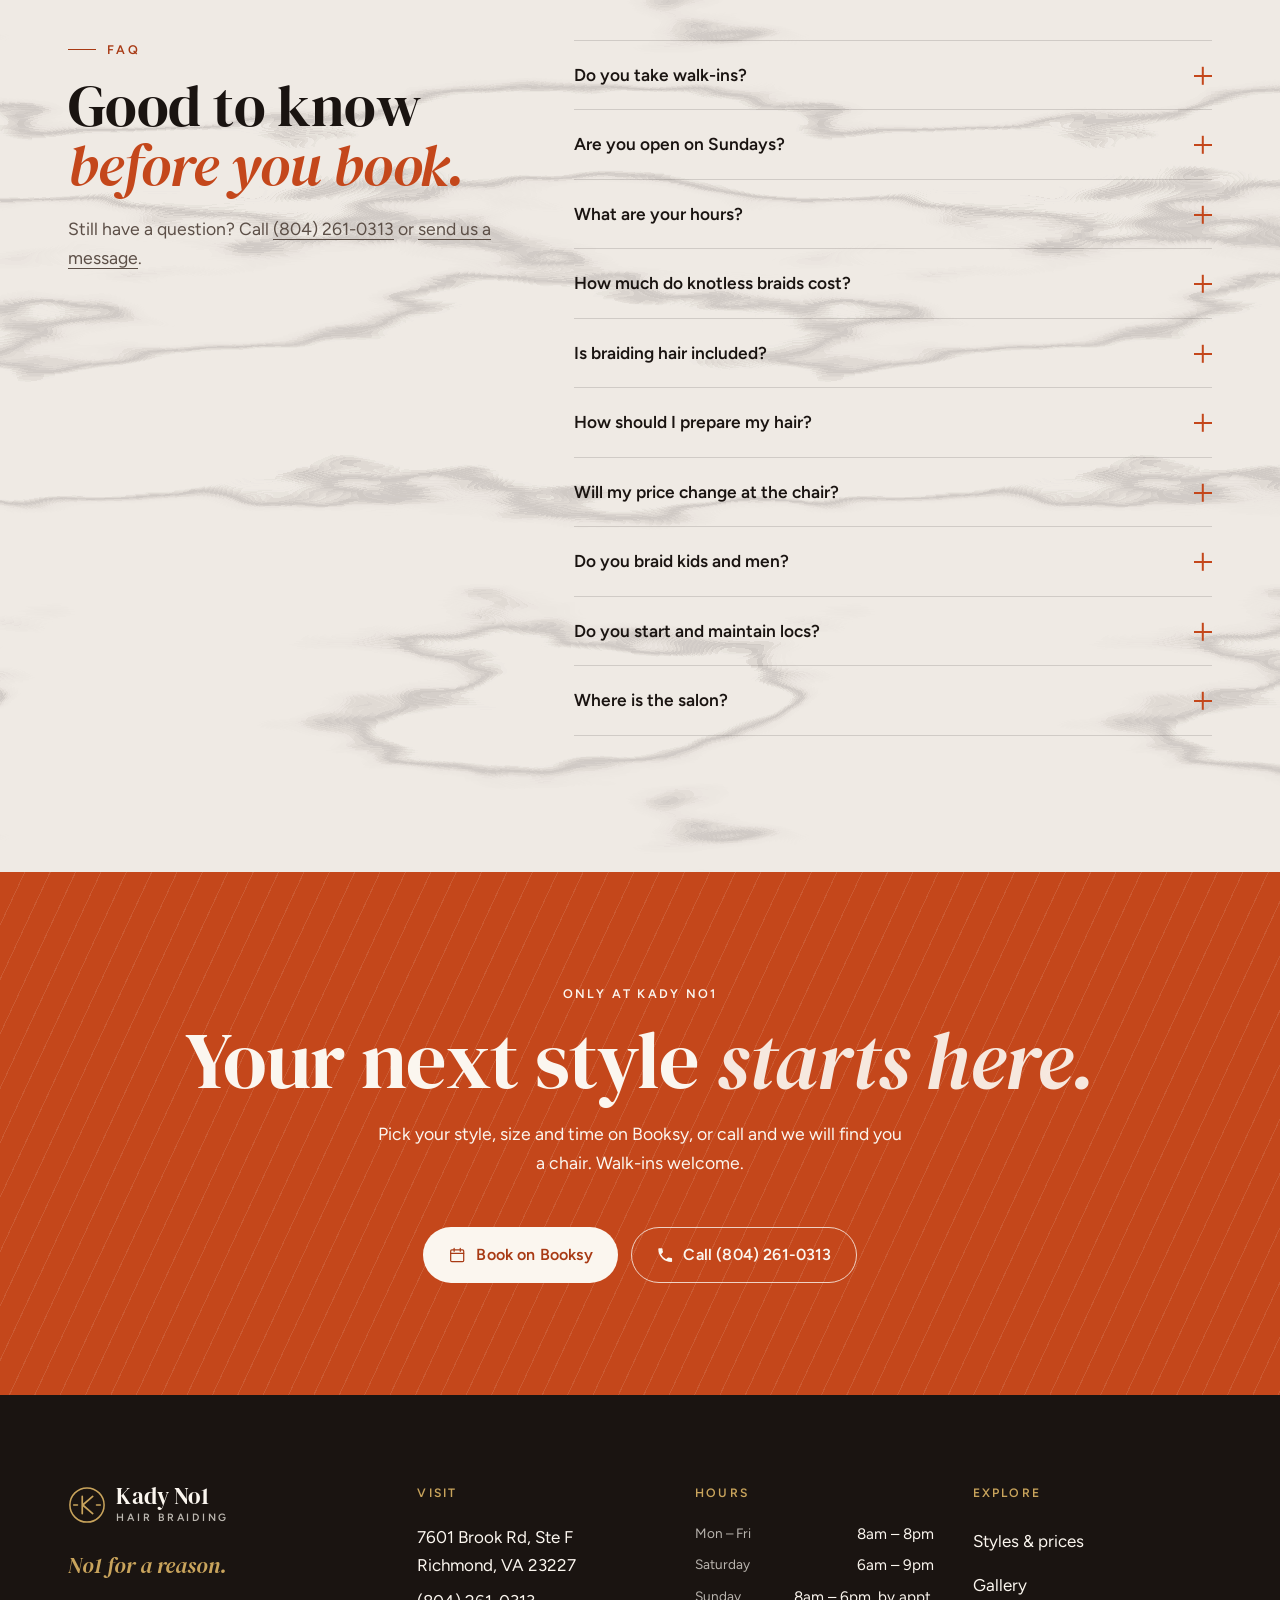
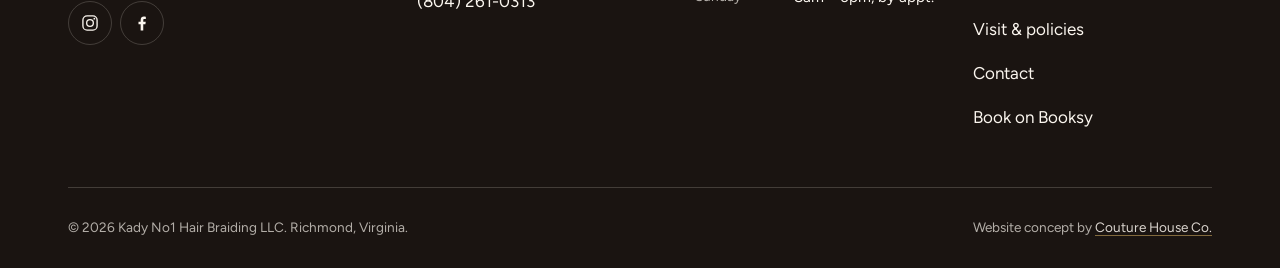
==== commit 6bd60ce1: "Mobile scrolling fixes and stylesheet refresh" ====
--- a/index.html
+++ b/index.html
@@ -29,8 +29,8 @@
 <link rel="preload" href="assets/fonts/dm-serif-display-latin-400-normal.woff2" as="font" type="font/woff2" crossorigin>
 <link rel="preload" href="assets/fonts/figtree-latin-wght-normal.woff2" as="font" type="font/woff2" crossorigin>
 <link rel="preload" as="image" href="assets/img/boho-knotless-long.webp" imagesrcset="assets/img/boho-knotless-long-800.webp 800w, assets/img/boho-knotless-long.webp 1200w" imagesizes="(min-width: 900px) 40vw, 90vw" fetchpriority="high">
-<link rel="stylesheet" href="assets/css/fonts.css">
-<link rel="stylesheet" href="assets/css/site.css">
+<link rel="stylesheet" href="assets/css/fonts.css?v=20260930b">
+<link rel="stylesheet" href="assets/css/site.css?v=20260930b">
 <script>document.documentElement.classList.add('js')</script>
 <script src="assets/js/site.js" defer></script>
 <script type="application/ld+json">{"@context":"https://schema.org","@graph":[{"@type":"HairSalon","@id":"https://kady-no1-hair-braiding-website.netlify.app/#salon","name":"Kady No 1 Hair Braiding","legalName":"Kady No1 Hair Braiding LLC","alternateName":["Kady No1 Hair Braiding","Kady No1 Hair Braiding LLC"],"slogan":"No1 for a reason","description":"African hair braiding salon on Brook Road in Richmond, VA: knotless and box braids, boho braids, cornrows and stitch braids, soft locs, loc starts and maintenance, twists and kids’ braids. Walk-ins welcome; book on Booksy.","url":"https://kady-no1-hair-braiding-website.netlify.app/","logo":"https://kady-no1-hair-braiding-website.netlify.app/assets/img/icon-512.png","image":["https://kady-no1-hair-braiding-website.netlify.app/assets/img/og.jpg","https://kady-no1-hair-braiding-website.netlify.app/assets/img/salon-arched-mirrors.webp","https://kady-no1-hair-braiding-website.netlify.app/assets/img/boho-knotless-long.webp"],"telephone":"+1-804-261-0313","address":{"@type":"PostalAddress","streetAddress":"7601 Brook Rd, Ste F","addressLocality":"Richmond","addressRegion":"VA","postalCode":"23227","addressCountry":"US"},"hasMap":"https://www.google.com/maps/search/?api=1&query=Kady+No1+Hair+Braiding+7601+Brook+Rd+Ste+F+Richmond+VA+23227","openingHoursSpecification":[{"@type":"OpeningHoursSpecification","dayOfWeek":["Monday","Tuesday","Wednesday","Thursday","Friday"],"opens":"08:00","closes":"20:00"},{"@type":"OpeningHoursSpecification","dayOfWeek":"Saturday","opens":"06:00","closes":"21:00"},{"@type":"OpeningHoursSpecification","dayOfWeek":"Sunday","opens":"08:00","closes":"18:00"}],"areaServed":[{"@type":"City","name":"Richmond, VA"},{"@type":"AdministrativeArea","name":"Henrico County, VA"}],"sameAs":["https://www.instagram.com/kadyno1hairbraiding/","https://www.facebook.com/kadyno1hairbraiding/","https://booksy.com/en-us/1362588_kady-no1-hair-braiding-llc_braids-locs_134575_richmond"],"amenityFeature":[{"@type":"LocationFeatureSpecification","name":"Walk-ins welcome","value":true},{"@type":"LocationFeatureSpecification","name":"Parking","value":true},{"@type":"LocationFeatureSpecification","name":"Wheelchair accessible","value":true},{"@type":"LocationFeatureSpecification","name":"Wi-Fi","value":true}],"potentialAction":{"@type":"ReserveAction","target":{"@type":"EntryPoint","urlTemplate":"https://booksy.com/en-us/1362588_kady-no1-hair-braiding-llc_braids-locs_134575_richmond","actionPlatform":["https://schema.org/DesktopWebPlatform","https://schema.org/MobileWebPlatform"]},"result":{"@type":"Reservation","name":"Hair braiding appointment"}},"aggregateRating":{"@type":"AggregateRating","ratingValue":"4.3","reviewCount":"290","bestRating":"5"},"hasOfferCatalog":{"@type":"OfferCatalog","name":"Braiding, locs and twists menu","itemListElement":[{"@type":"OfferCatalog","name":"Knotless & Box Braids","itemListElement":[{"@type":"Offer","price":"200","priceCurrency":"USD","url":"https://booksy.com/en-us/1362588_kady-no1-hair-braiding-llc_braids-locs_134575_richmond","itemOffered":{"@type":"Service","name":"Knotless braids","description":"Braiding hair provided. About 4 hr."}},{"@type":"Offer","price":"160","priceCurrency":"USD","url":"https://booksy.com/en-us/1362588_kady-no1-hair-braiding-llc_braids-locs_134575_richmond","itemOffered":{"@type":"Service","name":"Large knotless / box braids / boho / goddess","description":"Bra-strap length, hair included. About 3 hr 30 min."}},{"@type":"Offer","price":"220","priceCurrency":"USD","url":"https://booksy.com/en-us/1362588_kady-no1-hair-braiding-llc_braids-locs_134575_richmond","itemOffered":{"@type":"Service","name":"Medium knotless / box braids / boho / goddess","description":"Braiding hair provided; bring curly hair or buy it here. About 4 hr."}},{"@type":"Offer","price":"260","priceCurrency":"USD","url":"https://booksy.com/en-us/1362588_kady-no1-hair-braiding-llc_braids-locs_134575_richmond","itemOffered":{"@type":"Service","name":"Small-medium knotless","description":"Braiding hair provided. About 6 hr."}},{"@type":"Offer","price":"360","priceCurrency":"USD","url":"https://booksy.com/en-us/1362588_kady-no1-hair-braiding-llc_braids-locs_134575_richmond","itemOffered":{"@type":"Service","name":"Small knotless","description":"Braiding hair provided. About 8 hr."}},{"@type":"Offer","price":"180","priceCurrency":"USD","url":"https://booksy.com/en-us/1362588_kady-no1-hair-braiding-llc_braids-locs_134575_richmond","itemOffered":{"@type":"Service","name":"Box braids","description":"Braiding hair provided. About 4 hr."}},{"@type":"Offer","price":"460","priceCurrency":"USD","url":"https://booksy.com/en-us/1362588_kady-no1-hair-braiding-llc_braids-locs_134575_richmond","itemOffered":{"@type":"Service","name":"Extra-long box braids / knotless / boho","description":"Below-the-waist length; hair provided, price depends on size. About 8 hr."}},{"@type":"Offer","price":"260","priceCurrency":"USD","url":"https://booksy.com/en-us/1362588_kady-no1-hair-braiding-llc_braids-locs_134575_richmond","itemOffered":{"@type":"Service","name":"Micro braids","description":"Hair included, or bring your own. About 5 hr 30 min."}},{"@type":"Offer","price":"460","priceCurrency":"USD","url":"https://booksy.com/en-us/1362588_kady-no1-hair-braiding-llc_braids-locs_134575_richmond","itemOffered":{"@type":"Service","name":"Micro / mini braids","description":"Hair included. About 8 hr."}},{"@type":"Offer","price":"120","priceCurrency":"USD","url":"https://booksy.com/en-us/1362588_kady-no1-hair-braiding-llc_braids-locs_134575_richmond","itemOffered":{"@type":"Service","name":"Single braids","description":"Braiding hair provided. About 2 hr 25 min."}}]},{"@type":"OfferCatalog","name":"Boho Braids","itemListElement":[{"@type":"Offer","price":"220","priceCurrency":"USD","url":"https://booksy.com/en-us/1362588_kady-no1-hair-braiding-llc_braids-locs_134575_richmond","itemOffered":{"@type":"Service","name":"Boho braids","description":"We provide braiding hair; you bring the curly hair. About 4 hr 30 min."}},{"@type":"Offer","price":"160","priceCurrency":"USD","url":"https://booksy.com/en-us/1362588_kady-no1-hair-braiding-llc_braids-locs_134575_richmond","itemOffered":{"@type":"Service","name":"Large boho (bra-strap length)","description":"Hair included. About 3 hr 30 min."}},{"@type":"Offer","price":"220","priceCurrency":"USD","url":"https://booksy.com/en-us/1362588_kady-no1-hair-braiding-llc_braids-locs_134575_richmond","itemOffered":{"@type":"Service","name":"Medium boho","description":"Curly hair: bring your own or buy it here. About 4 hr."}},{"@type":"Offer","price":"460","priceCurrency":"USD","url":"https://booksy.com/en-us/1362588_kady-no1-hair-braiding-llc_braids-locs_134575_richmond","itemOffered":{"@type":"Service","name":"Extra-long boho","description":"Below-the-waist length. About 8 hr."}}]},{"@type":"OfferCatalog","name":"Cornrows & Natural Hair","itemListElement":[{"@type":"Offer","price":"90","priceCurrency":"USD","url":"https://booksy.com/en-us/1362588_kady-no1-hair-braiding-llc_braids-locs_134575_richmond","itemOffered":{"@type":"Service","name":"Cornrows, basic","description":"Braiding hair provided. About 1 hr 30 min."}},{"@type":"Offer","price":"120","priceCurrency":"USD","url":"https://booksy.com/en-us/1362588_kady-no1-hair-braiding-llc_braids-locs_134575_richmond","itemOffered":{"@type":"Service","name":"Cornrows, standard","description":"Braiding hair provided. About 2 hr."}},{"@type":"Offer","price":"120","priceCurrency":"USD","url":"https://booksy.com/en-us/1362588_kady-no1-hair-braiding-llc_braids-locs_134575_richmond","itemOffered":{"@type":"Service","name":"Feed-in cornrows","description":"Braiding hair provided. About 3 hr."}},{"@type":"Offer","price":"180","priceCurrency":"USD","url":"https://booksy.com/en-us/1362588_kady-no1-hair-braiding-llc_braids-locs_134575_richmond","itemOffered":{"@type":"Service","name":"Lemonade / tribal braids","description":"Braiding hair provided. About 4 hr."}},{"@type":"Offer","price":"60","priceCurrency":"USD","url":"https://booksy.com/en-us/1362588_kady-no1-hair-braiding-llc_braids-locs_134575_richmond","itemOffered":{"@type":"Service","name":"Regular cornrows on natural hair (straight back or 2 layers)","description":"No added hair. About 2 hr."}},{"@type":"Offer","price":"60","priceCurrency":"USD","url":"https://booksy.com/en-us/1362588_kady-no1-hair-braiding-llc_braids-locs_134575_richmond","itemOffered":{"@type":"Service","name":"Box braids on natural hair","description":"No added hair. About 1 hr."}},{"@type":"Offer","price":"40","priceCurrency":"USD","url":"https://booksy.com/en-us/1362588_kady-no1-hair-braiding-llc_braids-locs_134575_richmond","itemOffered":{"@type":"Service","name":"Men's cornrows","description":"About 35 min."}}]},{"@type":"OfferCatalog","name":"Locs","itemListElement":[{"@type":"Offer","price":"200","priceCurrency":"USD","url":"https://booksy.com/en-us/1362588_kady-no1-hair-braiding-llc_braids-locs_134575_richmond","itemOffered":{"@type":"Service","name":"Faux locs / soft locs","description":"Hair included. About 4 hr 30 min."}},{"@type":"Offer","price":"60","priceCurrency":"USD","url":"https://booksy.com/en-us/1362588_kady-no1-hair-braiding-llc_braids-locs_134575_richmond","itemOffered":{"@type":"Service","name":"Dreadlocks","description":"Loc service; details confirmed at booking. About 1 hr 30 min."}},{"@type":"Offer","price":"40","priceCurrency":"USD","url":"https://booksy.com/en-us/1362588_kady-no1-hair-braiding-llc_braids-locs_134575_richmond","itemOffered":{"@type":"Service","name":"Styling braids or locs","description":"About 30 min."}}]},{"@type":"OfferCatalog","name":"Twists","itemListElement":[{"@type":"Offer","price":"200","priceCurrency":"USD","url":"https://booksy.com/en-us/1362588_kady-no1-hair-braiding-llc_braids-locs_134575_richmond","itemOffered":{"@type":"Service","name":"Senegalese twists","description":"Hair provided. About 4 hr."}},{"@type":"Offer","price":"230","priceCurrency":"USD","url":"https://booksy.com/en-us/1362588_kady-no1-hair-braiding-llc_braids-locs_134575_richmond","itemOffered":{"@type":"Service","name":"Kinky twists","description":"Hair provided. About 5 hr."}},{"@type":"Offer","price":"200","priceCurrency":"USD","url":"https://booksy.com/en-us/1362588_kady-no1-hair-braiding-llc_braids-locs_134575_richmond","itemOffered":{"@type":"Service","name":"Spring twists","description":"You bring the hair. About 5 hr."}},{"@type":"Offer","price":"60","priceCurrency":"USD","url":"https://booksy.com/en-us/1362588_kady-no1-hair-braiding-llc_braids-locs_134575_richmond","itemOffered":{"@type":"Service","name":"Two-strand twists (natural hair)","description":"No added hair. About 2 hr."}},{"@type":"Offer","price":"600","priceCurrency":"USD","url":"https://booksy.com/en-us/1362588_kady-no1-hair-braiding-llc_braids-locs_134575_richmond","itemOffered":{"@type":"Service","name":"Micro / mini twists","description":"Hair included. About 10 hr."}}]},{"@type":"OfferCatalog","name":"Kids' Braids","itemListElement":[{"@type":"Offer","price":"60","priceCurrency":"USD","url":"https://booksy.com/en-us/1362588_kady-no1-hair-braiding-llc_braids-locs_134575_richmond","itemOffered":{"@type":"Service","name":"Kids' cornrows","description":"Braiding hair provided. About 2 hr 30 min."}},{"@type":"Offer","price":"140","priceCurrency":"USD","url":"https://booksy.com/en-us/1362588_kady-no1-hair-braiding-llc_braids-locs_134575_richmond","itemOffered":{"@type":"Service","name":"Kids' box braids","description":"Braiding hair provided. About 4 hr."}}]},{"@type":"OfferCatalog","name":"Extras & add-ons","itemListElement":[{"@type":"Offer","price":"30","priceCurrency":"USD","url":"https://booksy.com/en-us/1362588_kady-no1-hair-braiding-llc_braids-locs_134575_richmond","itemOffered":{"@type":"Service","name":"Shampoo & blow dry","description":"About 30 min."}},{"@type":"Offer","price":"30","priceCurrency":"USD","url":"https://booksy.com/en-us/1362588_kady-no1-hair-braiding-llc_braids-locs_134575_richmond","itemOffered":{"@type":"Service","name":"Detangle & blow dry","description":"About 30 min."}},{"@type":"Offer","price":"20","priceCurrency":"USD","url":"https://booksy.com/en-us/1362588_kady-no1-hair-braiding-llc_braids-locs_134575_richmond","itemOffered":{"@type":"Service","name":"Add beads or jewelry to braids","description":"About 1 hr."}},{"@type":"Offer","price":"40","priceCurrency":"USD","url":"https://booksy.com/en-us/1362588_kady-no1-hair-braiding-llc_braids-locs_134575_richmond","itemOffered":{"@type":"Service","name":"Big goddess braids","description":"About 30 min."}},{"@type":"Offer","price":"30","priceCurrency":"USD","url":"https://booksy.com/en-us/1362588_kady-no1-hair-braiding-llc_braids-locs_134575_richmond","itemOffered":{"@type":"Service","name":"Take out: cornrows, weave or crochet","description":"About 30 min."}},{"@type":"Offer","price":"60","priceCurrency":"USD","url":"https://booksy.com/en-us/1362588_kady-no1-hair-braiding-llc_braids-locs_134575_richmond","itemOffered":{"@type":"Service","name":"Take out: single braids","description":"About 1 hr 30 min."}},{"@type":"Offer","price":"120","priceCurrency":"USD","url":"https://booksy.com/en-us/1362588_kady-no1-hair-braiding-llc_braids-locs_134575_richmond","itemOffered":{"@type":"Service","name":"Sew-in weave (bring your own hair)","description":"About 1 hr 30 min."}},{"@type":"Offer","price":"120","priceCurrency":"USD","url":"https://booksy.com/en-us/1362588_kady-no1-hair-braiding-llc_braids-locs_134575_richmond","itemOffered":{"@type":"Service","name":"Crochet braids (bring your own hair)","description":"About 2 hr."}}]}]}},{"@type":"WebSite","@id":"https://kady-no1-hair-braiding-website.netlify.app/#website","name":"Kady No 1 Hair Braiding","url":"https://kady-no1-hair-braiding-website.netlify.app/","publisher":{"@id":"https://kady-no1-hair-braiding-website.netlify.app/#salon"},"inLanguage":"en-US"},{"@type":"FAQPage","mainEntity":[{"@type":"Question","name":"Do you take walk-ins?","acceptedAnswer":{"@type":"Answer","text":"Yes, walk-ins are welcome. Booking on Booksy is the best way to guarantee your time, especially for longer styles like small knotless."}},{"@type":"Question","name":"Are you open on Sundays?","acceptedAnswer":{"@type":"Answer","text":"Yes. We are open Sundays by appointment, 8am to 6pm. Book on Booksy or call (804) 261-0313."}},{"@type":"Question","name":"What are your hours?","acceptedAnswer":{"@type":"Answer","text":"Monday to Friday 8am to 8pm, Saturday 6am to 9pm, and Sunday 8am to 6pm by appointment."}},{"@type":"Question","name":"How much do knotless braids cost?","acceptedAnswer":{"@type":"Answer","text":"On our Booksy menu, knotless braids start at $160 for large, bra-strap length. Medium is $220, small-medium $260 and small $360, with braiding hair provided."}},{"@type":"Question","name":"Is braiding hair included?","acceptedAnswer":{"@type":"Answer","text":"For most braids, twists and soft locs on our menu, yes, we provide the braiding hair. For boho styles you bring the curly hair, and for sew-ins and crochet you bring your own hair."}},{"@type":"Question","name":"How should I prepare my hair?","acceptedAnswer":{"@type":"Answer","text":"We recommend arriving with your hair washed, blown out and detangled. If you would rather we handle it, add Detangle & Blow Dry ($30) when you book."}},{"@type":"Question","name":"Will my price change at the chair?","acceptedAnswer":{"@type":"Answer","text":"Your price is set by the style, size and length you choose on Booksy, and add-ons are listed there too. Your braider confirms the total with you before starting."}},{"@type":"Question","name":"Do you braid kids and men?","acceptedAnswer":{"@type":"Answer","text":"Yes. Kids' cornrows and kids' box braids are on the menu, and men's cornrows start at $40."}},{"@type":"Question","name":"Do you start and maintain locs?","acceptedAnswer":{"@type":"Answer","text":"Yes, we start and maintain locs, and we also install soft locs and faux locs."}},{"@type":"Question","name":"Where is the salon?","acceptedAnswer":{"@type":"Answer","text":"We are at 7601 Brook Rd, Ste F, Richmond, VA 23227, on the Brook Road corridor in North Richmond near the Henrico line."}}]}]}</script>
--- a/assets/css/site.css
+++ b/assets/css/site.css
@@ -607,3 +607,15 @@
   *, *::before, *::after { animation-duration: .01ms !important; animation-iteration-count: 1 !important; transition-duration: .01ms !important; scroll-behavior: auto !important; }
   .marble[data-sheen]::before { transform: none; }
 }
+
+
+/* Fix (29 Sep 2026): stop iPhone Safari from sizing photo boxes from the photo inside them (the box could grow without stopping).
+   Photos are pinned inside their boxes, so each box takes its size only from its own width and aspect ratio. */
+.hero-arch, .int-arch, .prep-photo, .sig-media { position: relative; }
+.hero-arch, .int-arch, .int-small, .prep-photo, .sig-media { min-height: 0; }
+.hero-arch > img, .int-arch > img, .int-small > img, .prep-photo > img, .sig-media > img { position: absolute; inset: 0; width: 100%; height: 100%; max-width: none; object-fit: cover; }
+
+/* Fix (30 Sep 2026): stable scrolling on phones. The page can only move up and down; sideways panning is off.
+   Only the viewport (html) clips sideways overflow; body is left unclipped so iPhone Safari keeps drawing the whole page. */
+html { overflow-x: hidden; touch-action: pan-y pinch-zoom; }
+body { overflow-x: visible !important; }
